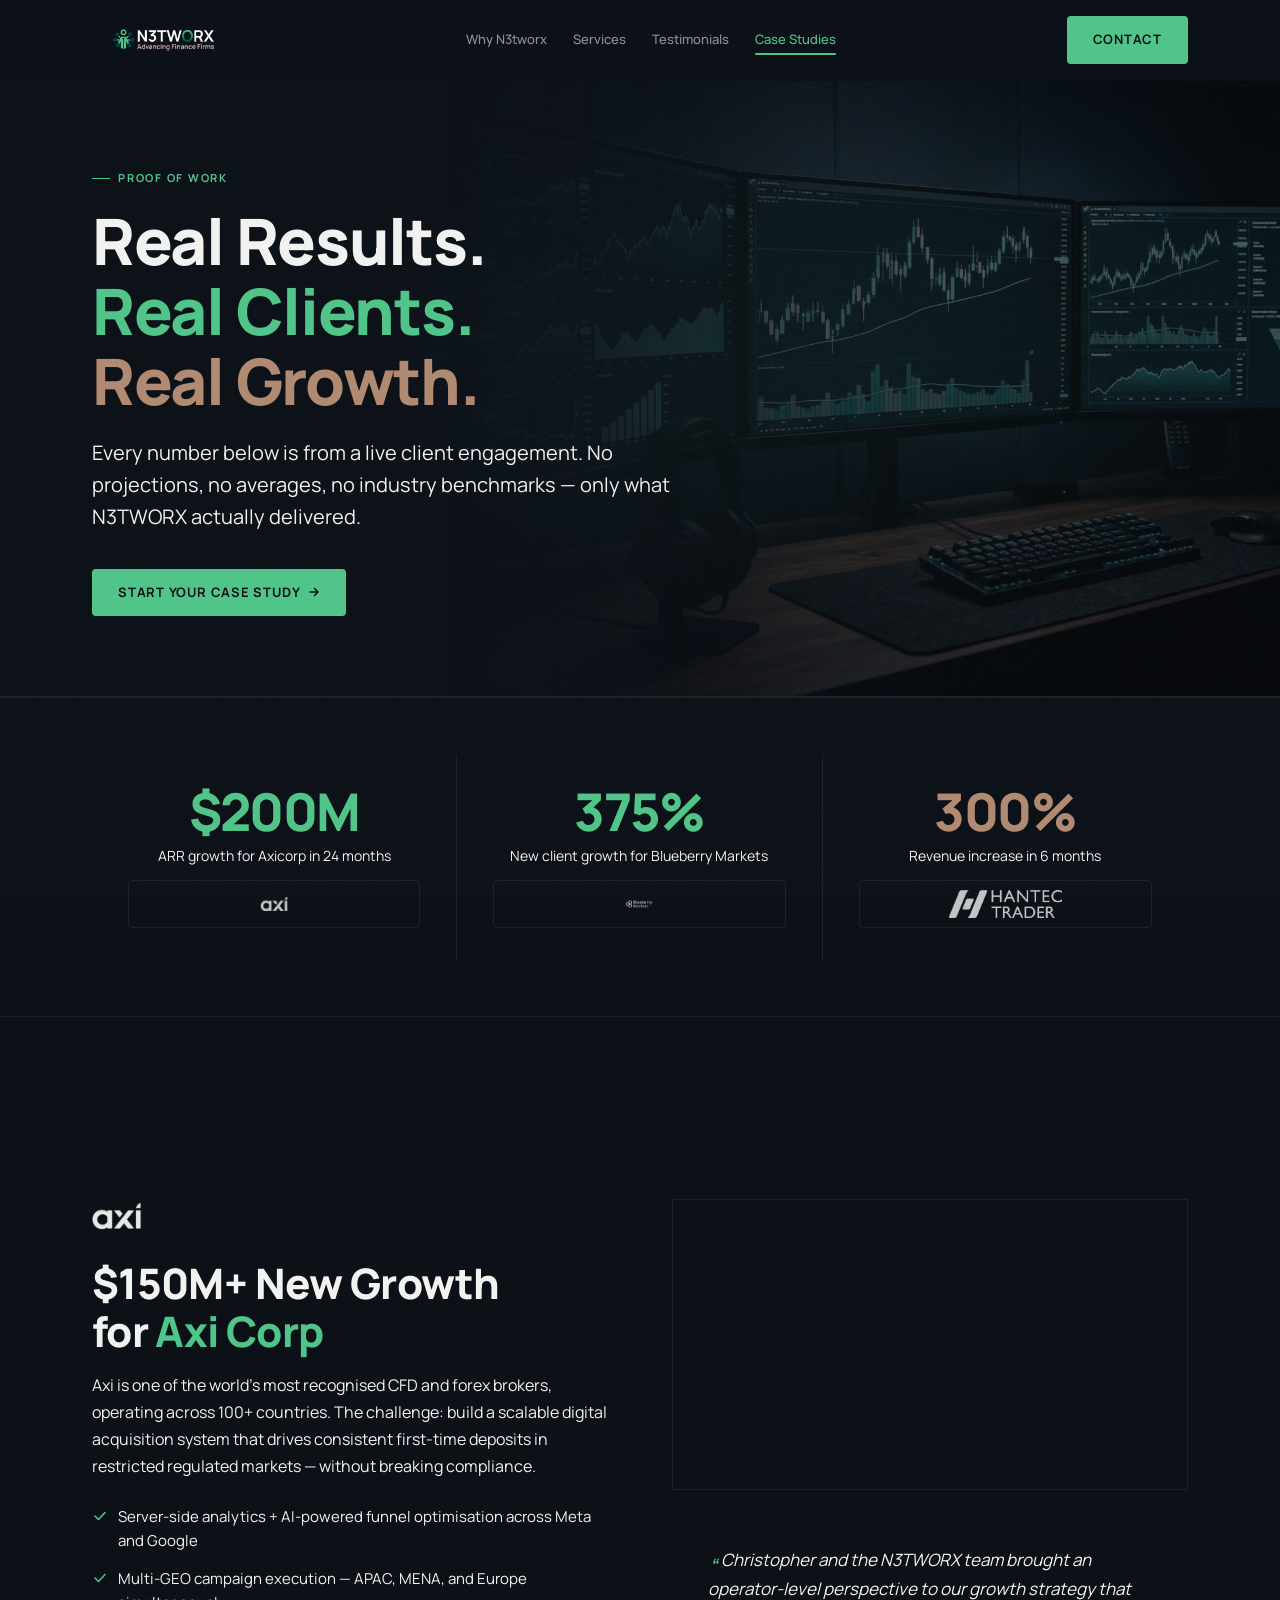
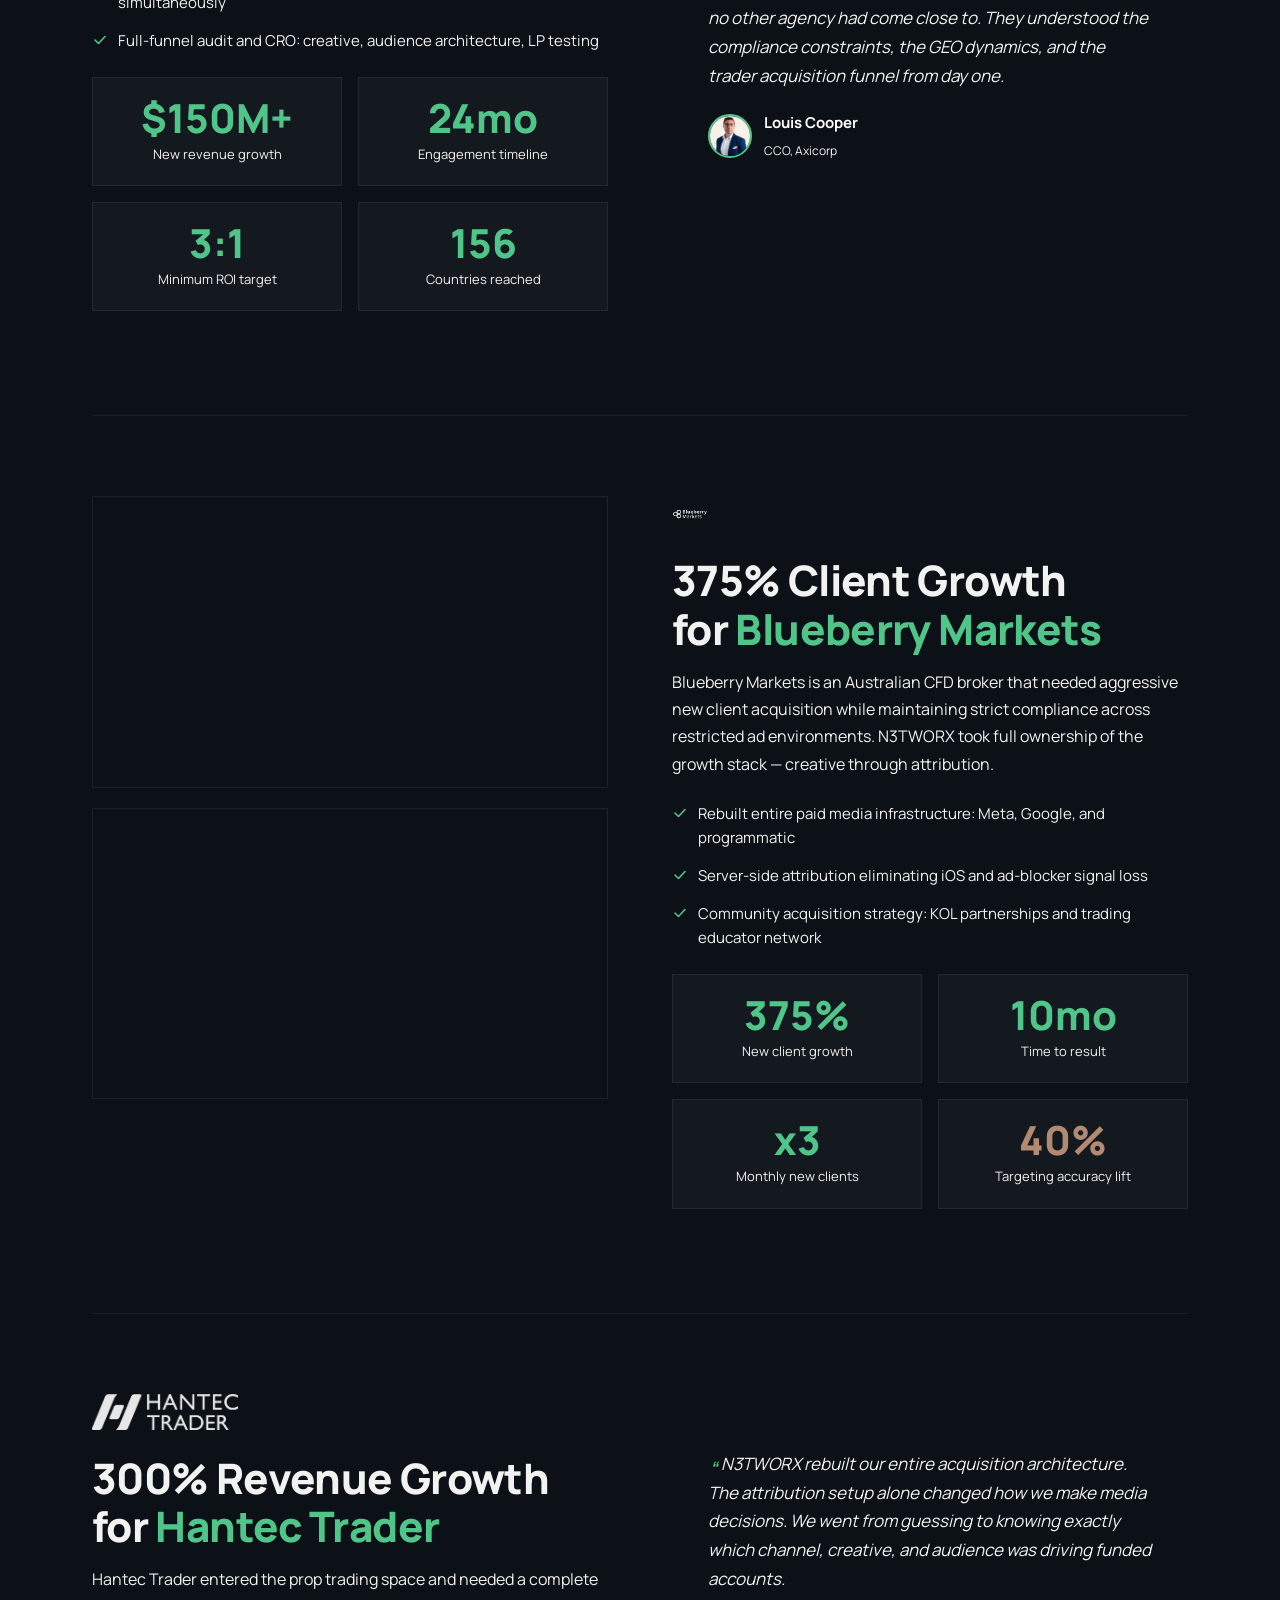
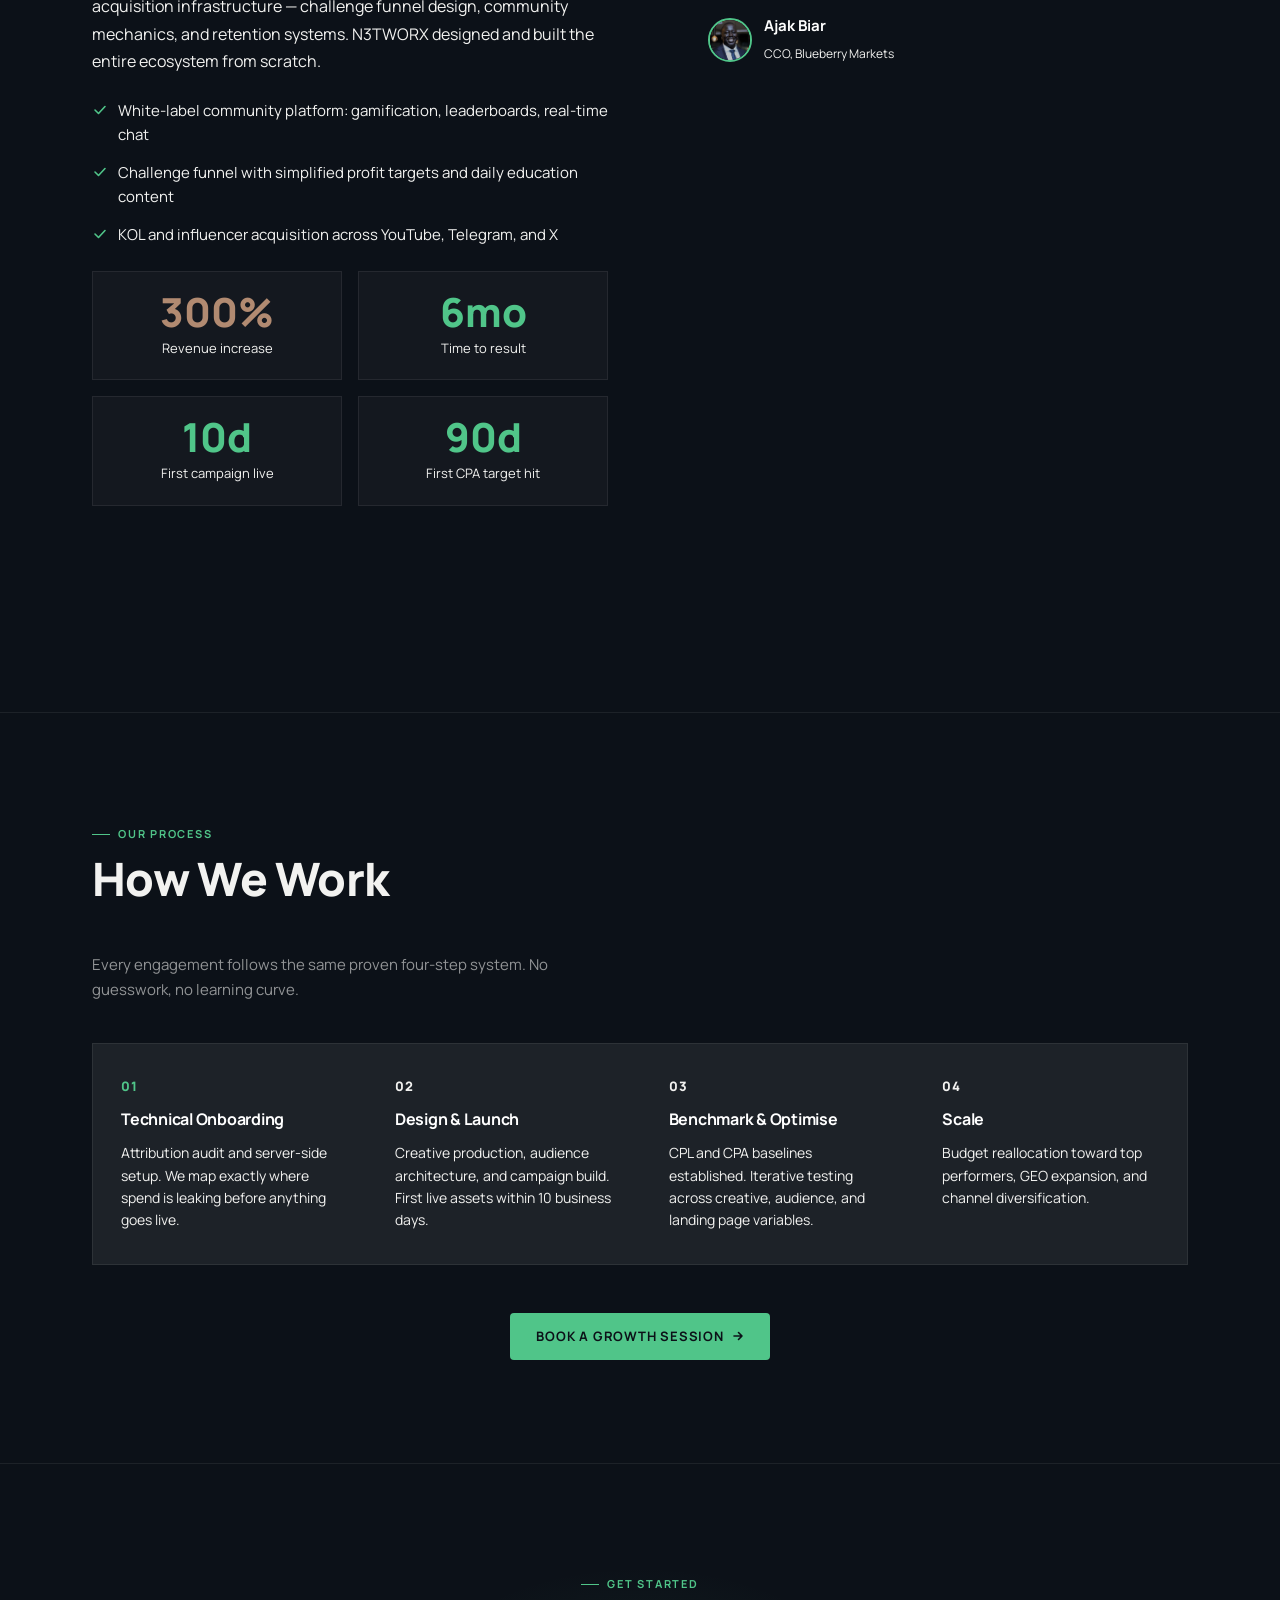
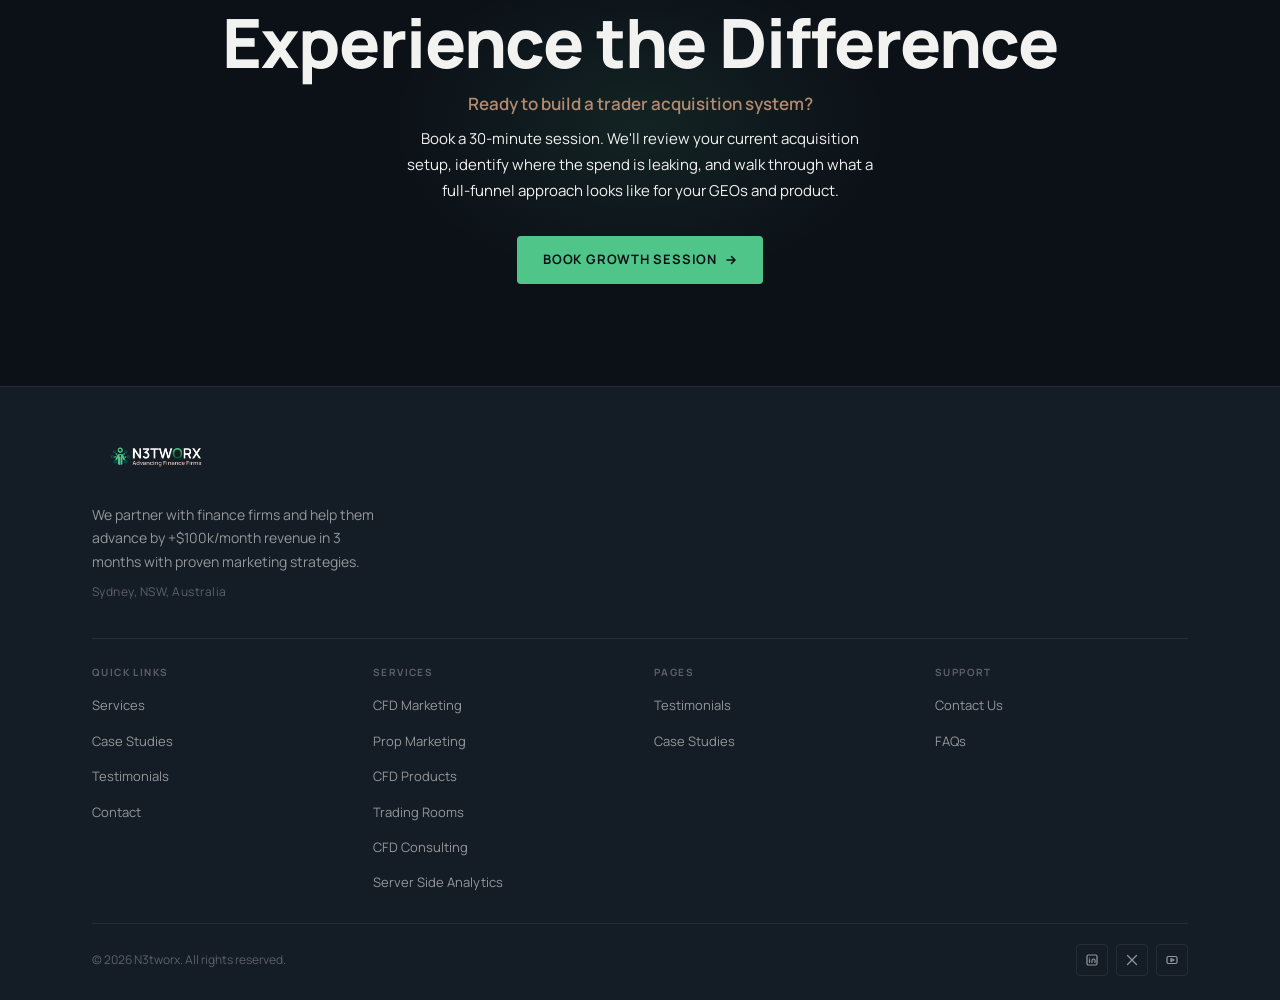
==== case-studies.html @ caf947d8 "Fix stat logo sizes by overriding inline CSS in subpages" ====
<!DOCTYPE html>
<html lang="en">
<head>
  <meta charset="UTF-8" />
  <meta name="viewport" content="width=device-width, initial-scale=1.0" />
  <title>N3TWORX — Case Studies | Real Results from CFD & Prop Trading Growth</title>
  <meta name="description" content="See how N3TWORX delivered $150M+ in new growth for Axi, 375% new client growth for Blueberry Markets, and 300% revenue increase for Hantec Trader." />
  <meta property="og:title" content="N3TWORX — Case Studies | Real Results from CFD & Prop Trading Growth" />
  <meta property="og:description" content="See how N3TWORX delivered $150M+ in new growth for Axi, 375% new client growth for Blueberry Markets, and 300% revenue increase for Hantec Trader." />
  <meta property="og:type" content="website" />
  <meta property="og:image" content="assets/Logo300x300-QyGni.png" />
  <meta property="og:url" content="https://n3tworx.com/case-studies" />
  <link rel="canonical" href="https://n3tworx.com/case-studies" />
  <link rel="icon" href="data:image/svg+xml,<svg xmlns='http://www.w3.org/2000/svg' viewBox='0 0 32 32'><rect width='32' height='32' fill='%23141C25'/><text x='50%25' y='72%25' text-anchor='middle' font-family='Arial Black' font-weight='900' font-size='12' fill='%2350C589'>N3</text></svg>" />
  <link rel="preconnect" href="https://fonts.googleapis.com" />
  <link rel="preconnect" href="https://fonts.gstatic.com" crossorigin />
  <link href="https://fonts.googleapis.com/css2?family=Manrope:wght@300;400;500;600;700;800&display=swap" rel="stylesheet" />
  <link rel="stylesheet" href="assets/style.css" />
  <style>
/* ============================================================
   PAGE HERO (inner pages)
   ============================================================ */
#hero-inner{
  padding-top:160px;
  padding-bottom:80px;
  background:var(--bg1);
  border-bottom:1px solid var(--border);
  position:relative;overflow:hidden;
}
#hero-inner::before{
  content:'';position:absolute;inset:0;
  background:radial-gradient(ellipse 60% 60% at 70% 50%,rgba(80,197,137,.07) 0%,transparent 70%);
  pointer-events:none;
}
.hero-photo{
  position:absolute;
  top:0;right:0;
  width:65%;height:100%;
  z-index:0;
  pointer-events:none;
  -webkit-mask-image:linear-gradient(
    to right,
    transparent 0%,
    rgba(0,0,0,.2) 20%,
    rgba(0,0,0,.6) 40%,
    rgba(0,0,0,.9) 65%,
    black 100%
  );
  mask-image:linear-gradient(
    to right,
    transparent 0%,
    rgba(0,0,0,.2) 20%,
    rgba(0,0,0,.6) 40%,
    rgba(0,0,0,.9) 65%,
    black 100%
  );
}
.hero-photo img{
  width:100%;height:100%;
  object-fit:cover;
  object-position:center;
  opacity:.5;
  filter:brightness(.65) saturate(.8);
  display:block;
}
.wrap{position:relative;z-index:1;}
.hero-inner-wrap{max-width:760px;}
.hero-inner-wrap .eyebrow{margin-bottom:18px;}
.page-h1{
  font-size:clamp(36px,5.5vw,64px);font-weight:800;line-height:1.1;
  letter-spacing:-.02em;margin-bottom:20px;
}
.page-h1 .g{color:var(--emerald);}
.page-h1 .c{color:var(--copper);}
.page-sub{
  font-size:clamp(16px,2vw,20px);color:var(--muted);
  max-width:600px;line-height:1.6;margin-bottom:36px;
}

/* ============================================================
   STATS STRIP
   ============================================================ */
#stats{
  padding:56px 0;
  background:var(--bg2);
  border-top:1px solid var(--border);border-bottom:1px solid var(--border);
}
.stats-wrap{
  display:grid;grid-template-columns:repeat(3,1fr);
  gap:0;
}
.stat{
  padding:32px 36px;
  border-right:1px solid var(--border);
  text-align:center;
}
.stat:last-child{border-right:none;}
.stat-n{
  font-size:clamp(36px,4.5vw,52px);font-weight:800;
  letter-spacing:-.03em;line-height:1;margin-bottom:8px;
  color:var(--emerald);
}
.stat-l{font-size:14px;color:var(--muted);margin-bottom:14px;line-height:1.4;}
.stat-tag{
  display:flex;justify-content:center;align-items:center;
  padding:8px 20px;
  min-width:160px;height:48px;
  background:var(--bg3);
  border:1px solid var(--border);
  border-radius:4px;
}
.stat-client-logo{
  height:28px;max-height:28px;
  width:auto;max-width:160px;
  object-fit:contain;
  opacity:.75;
  filter:brightness(0) invert(1);
}
@media(max-width:640px){
  .stats-wrap{grid-template-columns:1fr;}
  .stat{border-right:none;border-bottom:1px solid var(--border);padding:28px 20px;}
  .stat:last-child{border-bottom:none;}
}

/* ============================================================
   TESTIMONIALS CAROUSEL
   ============================================================ */
#testi{background:var(--bg0);}
.tc-vp{overflow:hidden;position:relative;}
.tc-track{
  display:flex;transition:transform .45s cubic-bezier(.4,0,.2,1);
}
.tc-slide{min-width:100%;padding:0 4px;}
.tc-card{
  background:var(--bg3);
  border:1px solid var(--border);
  border-radius:var(--radius-lg);
  padding:40px 44px;
  position:relative;
}
.tc-card::before{
  content:'\201C';position:absolute;top:24px;right:36px;
  font-size:80px;color:rgba(80,197,137,.12);font-family:Georgia,serif;
  line-height:1;pointer-events:none;
}
.tc-quote{
  font-size:18px;line-height:1.7;color:var(--muted);
  margin-bottom:32px;font-style:italic;
}
.tc-author{display:flex;align-items:center;gap:16px;}
.tc-av{width:52px;height:52px;border-radius:50%;object-fit:cover;
  border:2px solid var(--emerald);flex-shrink:0;}
.tc-name{font-size:16px;font-weight:700;color:#fff;margin-bottom:3px;}
.tc-role{font-size:13px;color:var(--subtle);}
.tc-ctrl{
  display:flex;align-items:center;justify-content:space-between;
  margin-top:28px;
}
.tc-dots{display:flex;gap:8px;}
.tc-dot{
  width:8px;height:8px;border-radius:50%;
  background:var(--border);transition:var(--trans);
  border:none;
}
.tc-dot.a{background:var(--emerald);width:24px;border-radius:4px;}
.tc-arrows{display:flex;gap:10px;}
.tc-arr{
  width:38px;height:38px;border-radius:50%;
  border:1.5px solid var(--border);
  display:flex;align-items:center;justify-content:center;
  color:var(--muted);transition:var(--trans);
}
.tc-arr:hover{border-color:var(--emerald);color:var(--emerald);}
@media(min-width:900px){
  #tc-track{
    display:grid!important;
    grid-template-columns:repeat(3,1fr);
    gap:20px;
    transform:none!important;
  }
  .tc-slide{min-width:unset!important;}
  .tc-ctrl{justify-content:center;}
  .tc-arrows{display:none;}
}

/* ============================================================
   CLIENT LOGO MARQUEE
   ============================================================ */
#logos{padding:56px 0;background:var(--bg1);}
#logos h2{font-size:clamp(22px,3vw,36px);font-weight:800;margin-bottom:10px;}
.logos-sub{color:var(--muted);font-size:15px;max-width:600px;margin:0 auto 40px;text-align:center;}
/* ============================================================
   ABOUT / FOUNDER
   ============================================================ */
#about{background:var(--bg2);}
.about-g{
  display:grid;grid-template-columns:1fr 420px;
  gap:72px;align-items:center;
}
.about-t h2{font-size:clamp(28px,4vw,46px);font-weight:800;margin-bottom:20px;}
.about-t p{color:var(--muted);font-size:16px;line-height:1.7;margin-bottom:14px;}
.about-t p:last-of-type{margin-bottom:28px;}
.about-t strong{color:#fff;font-weight:700;}
.tags{display:flex;flex-wrap:wrap;gap:10px;}
.tag{
  padding:6px 14px;border-radius:6px;
  font-size:12px;font-weight:700;letter-spacing:.06em;text-transform:uppercase;
  background:rgba(80,197,137,.1);color:var(--emerald);
  border:1px solid var(--border-e);
}
.about-founder-img{
  width:100%;max-width:380px;border-radius:var(--radius-lg);
  object-fit:cover;aspect-ratio:3/4;
  border:1px solid var(--border);
}
@media(max-width:900px){
  .about-g{grid-template-columns:1fr;gap:40px;}
  .about-img-wrap{display:flex;justify-content:center;}
  .about-founder-img{max-width:280px;aspect-ratio:1/1;}
}

/* ============================================================
   SERVICES
   ============================================================ */
#services{background:var(--bg0);}
.svc-head{margin-bottom:16px;}
.svc-head h2{font-size:clamp(28px,4vw,46px);font-weight:800;}
.svc-intro{color:var(--muted);font-size:16px;max-width:680px;margin-bottom:56px;}
.svc-cat{
  display:grid;grid-template-columns:420px 1fr;
  gap:0;border:1px solid var(--border);border-radius:var(--radius-lg);
  overflow:hidden;margin-bottom:28px;
}
.svc-cat.flip{grid-template-columns:1fr 420px;}
.svc-cat.flip .svc-img{order:2;}
.svc-cat.flip .svc-cards{order:1;}
.svc-img{
  position:relative;min-height:360px;
  background-size:cover;background-position:center;
}
.svc-img-overlay{
  position:absolute;inset:0;
  background:linear-gradient(135deg,rgba(2,3,6,.85) 0%,rgba(20,28,37,.7) 100%);
}
.svc-cat-eye{
  position:absolute;top:24px;left:24px;z-index:1;
  font-size:11px;font-weight:700;letter-spacing:.1em;text-transform:uppercase;
  color:rgba(255,255,255,.4);
}
.svc-cat-h{
  position:absolute;bottom:28px;left:24px;z-index:1;
  font-size:clamp(22px,2.5vw,32px);font-weight:800;line-height:1.2;
  color:#fff;
}
.svc-grid{
  position:absolute;inset:0;z-index:0;pointer-events:none;
  background-image:linear-gradient(rgba(255,255,255,.03) 1px,transparent 1px),
                    linear-gradient(90deg,rgba(255,255,255,.03) 1px,transparent 1px);
  background-size:40px 40px;
}
.svc-cards{padding:40px 44px;display:flex;flex-direction:column;gap:20px;justify-content:center;}
.svc-intro-txt{font-size:14px;color:var(--subtle);font-style:italic;}
.svc-card{
  background:rgba(255,255,255,.03);border:1px solid var(--border);
  border-radius:var(--radius);padding:20px 22px;
  transition:border-color .2s;
}
.svc-card:hover{border-color:rgba(80,197,137,.3);}
.svc-ch{display:flex;align-items:center;gap:10px;margin-bottom:8px;}
.svc-ico{
  width:28px;height:28px;border-radius:7px;
  background:rgba(80,197,137,.12);border:1px solid var(--border-e);
  display:flex;align-items:center;justify-content:center;
  color:var(--emerald);flex-shrink:0;
}
.svc-ch h4{font-size:15px;font-weight:700;color:#fff;}
.svc-card p{font-size:14px;color:var(--muted);line-height:1.6;}
.svc-cta{padding-top:8px;}
@media(max-width:900px){
  .svc-cat,.svc-cat.flip{grid-template-columns:1fr;}
  .svc-cat.flip .svc-img{order:0;}
  .svc-cat.flip .svc-cards{order:1;}
  .svc-img{min-height:240px;}
  .svc-cards{padding:28px 24px;}
}

/* ============================================================
   VALUE PROPS
   ============================================================ */
#vals{background:var(--bg1);border-top:1px solid var(--border);}
.val-g{
  display:grid;grid-template-columns:repeat(4,1fr);
  gap:24px;
}
.val-item{
  padding:28px 24px;border-radius:var(--radius);
  border:1px solid var(--border);
  background:rgba(255,255,255,.02);
  transition:border-color .2s,background .2s;
}
.val-item:hover{border-color:var(--border-e);background:rgba(80,197,137,.04);}
.val-ico{
  width:34px;height:34px;color:var(--emerald);margin-bottom:16px;
}
.val-item h3{font-size:16px;font-weight:700;margin-bottom:10px;color:#fff;}
.val-item p{font-size:14px;color:var(--muted);line-height:1.6;}
@media(max-width:900px){.val-g{grid-template-columns:repeat(2,1fr);}}
@media(max-width:500px){.val-g{grid-template-columns:1fr;}}

/* ============================================================
   PROCESS
   ============================================================ */
#process{background:var(--bg2);}
.proc-grid{
  display:grid;
  grid-template-columns:repeat(4,1fr);
  gap:1px;
  background:var(--border);
  border:1px solid var(--border);
  border-radius:var(--radius-lg);
  overflow:hidden;
  margin-top:0;
}
.proc-card{
  background:var(--bg3);
  padding:32px 28px;
  display:flex;
  flex-direction:column;
  gap:12px;
}
.proc-card-num{
  font-size:13px;font-weight:800;letter-spacing:.08em;
  color:var(--subtle);
}
.p-active .proc-card-num,.proc-card.p-active .proc-card-num{color:var(--emerald);}
.proc-card h4{font-size:16px;font-weight:700;color:#fff;line-height:1.3;margin:0;}
.proc-card p{font-size:14px;color:var(--muted);line-height:1.6;margin:0;}
@media(max-width:900px){
  .proc-grid{grid-template-columns:repeat(2,1fr);}
}
@media(max-width:500px){
  .proc-grid{grid-template-columns:1fr;}
}
#process h2{font-size:clamp(26px,4vw,46px);font-weight:800;margin-bottom:48px;}
.proc-list{display:flex;flex-direction:column;gap:0;}
.p-body h4{font-size:16px;font-weight:700;color:#fff;margin-bottom:8px;}
.p-body p{font-size:14px;color:var(--muted);line-height:1.6;margin-bottom:10px;}
.ms{
  display:inline-block;font-size:11px;font-weight:700;
  letter-spacing:.08em;text-transform:uppercase;
  color:var(--emerald);background:rgba(80,197,137,.1);
  padding:4px 10px;border-radius:4px;
}
.proc-foot{margin-top:48px;}

/* ============================================================
   FAQ
   ============================================================ */
#faq{background:var(--bg1);}
#faq h2{font-size:clamp(26px,4vw,46px);font-weight:800;margin-bottom:40px;}
.faq-list{display:flex;flex-direction:column;gap:0;border-top:1px solid var(--border);}
.faq-item{border-bottom:1px solid var(--border);}
.faq-btn{
  width:100%;display:flex;align-items:center;justify-content:space-between;
  gap:16px;padding:22px 0;text-align:left;
  font-size:16px;font-weight:600;color:var(--muted);
  transition:color .2s;
}
.faq-btn:hover,.faq-btn.o{color:#fff;}
.faq-ico{width:24px;height:24px;border-radius:50%;background:var(--bg3);
  border:1px solid var(--border);display:flex;align-items:center;
  justify-content:center;flex-shrink:0;color:var(--emerald);transition:transform .25s;}
.faq-btn.o .faq-ico{transform:rotate(45deg);}
.faq-ans{display:none;overflow:hidden;}
.faq-ans.o{display:block;}
.faq-ans-inner{padding:0 0 22px;font-size:15px;color:var(--muted);line-height:1.7;max-width:760px;}

/* ============================================================
   INSIGHTS / EVENTS
   ============================================================ */
#insights{background:var(--bg2);}
#insights h2{font-size:clamp(24px,3.5vw,42px);font-weight:800;}
.insights-grid{display:grid;grid-template-columns:repeat(2,1fr);gap:24px;margin-top:48px;}
.insight-card{
  border:1px solid var(--border);border-radius:var(--radius-lg);
  overflow:hidden;background:var(--bg3);
  transition:border-color .2s,transform .2s;
}
.insight-card:hover{border-color:rgba(80,197,137,.3);transform:translateY(-3px);}
.insight-thumb{width:100%;height:200px;object-fit:cover;}
.insight-body{padding:24px;}
.insight-body h3{font-size:17px;font-weight:700;color:#fff;margin-bottom:6px;}
.insight-sub{font-size:13px;color:var(--emerald);font-weight:600;margin-bottom:10px;}
.insight-desc{font-size:14px;color:var(--muted);line-height:1.6;margin-bottom:16px;}
.insight-link{
  display:inline-flex;align-items:center;gap:7px;
  font-size:14px;font-weight:700;color:var(--emerald);
  transition:gap .2s;
}
.insight-link:hover{gap:11px;}
@media(max-width:640px){.insights-grid{grid-template-columns:1fr;}}

/* ============================================================
   FINAL CTA
   ============================================================ */
#cta-final{
  background:var(--bg0);
  text-align:center;
  overflow:hidden;
  position:relative;
}
#cta-final::before{
  content:'';
  position:absolute;
  top:50%;left:50%;
  transform:translate(-50%,-50%);
  width:500px;height:320px;
  background:radial-gradient(ellipse,rgba(80,197,137,.10),transparent 70%);
  pointer-events:none;
}
.ctaf{position:relative;z-index:1;text-align:center;}
.ctaf h2{font-size:clamp(30px,5.5vw,68px);font-weight:800;margin-bottom:12px;}
.ctaf .sub{font-size:17px;font-weight:600;color:var(--copper);margin-bottom:8px;}
.ctaf .body{font-size:15px;color:var(--muted);max-width:480px;margin:0 auto 32px;line-height:1.75;}

/* ============================================================
   PAGE-SPECIFIC: TESTIMONIALS
   ============================================================ */
.testi-grid{
  display:grid;grid-template-columns:repeat(3,1fr);
  gap:22px;
}
.testi-card{
  background:var(--bg3);border:1px solid var(--border);
  border-radius:var(--radius-lg);padding:32px 28px;
  display:flex;flex-direction:column;gap:20px;
  transition:border-color .2s,transform .2s;
}
.testi-card:hover{border-color:rgba(80,197,137,.3);transform:translateY(-3px);}
.testi-card .tc-quote{font-size:15px;line-height:1.7;color:var(--muted);font-style:italic;flex:1;}
.testi-card .tc-author{display:flex;align-items:center;gap:12px;}
.testi-card .tc-av{width:46px;height:46px;border-radius:50%;object-fit:cover;border:2px solid var(--emerald);flex-shrink:0;}
.testi-card .tc-name{font-size:15px;font-weight:700;color:#fff;}
.testi-card .tc-role{font-size:12px;color:var(--subtle);}
.video-row{
  display:grid;grid-template-columns:repeat(3,1fr);
  gap:24px;
}
.video-card{border-radius:var(--radius);overflow:hidden;border:1px solid var(--border);}
.video-card iframe{width:100%;aspect-ratio:16/9;display:block;border:none;}
.video-card-body{padding:16px 18px;background:var(--bg3);}
.video-card-body h4{font-size:15px;font-weight:700;color:#fff;line-height:1.4;}
@media(max-width:900px){
  .testi-grid{grid-template-columns:1fr;}
  .video-row{grid-template-columns:1fr;}
}
@media(min-width:640px) and (max-width:900px){
  .testi-grid{grid-template-columns:repeat(2,1fr);}
  .video-row{grid-template-columns:repeat(2,1fr);}
}

/* ============================================================
   PAGE-SPECIFIC: CASE STUDIES
   ============================================================ */
.cs-hero-stat{
  display:inline-block;
  font-size:clamp(42px,6vw,72px);font-weight:800;
  color:var(--emerald);line-height:1;letter-spacing:-.03em;
  margin-bottom:6px;
}
.cs-hero-stat.copper{color:var(--copper);}
.cs-block{
  display:grid;grid-template-columns:1fr 1fr;
  gap:64px;align-items:start;padding:80px 0;
  border-bottom:1px solid var(--border);
}
.cs-block:last-child{border-bottom:none;}
.cs-block.flip{direction:rtl;}
.cs-block.flip>*{direction:ltr;}
.cs-logo{
  height:36px;max-height:36px;
  width:auto;max-width:220px;
  object-fit:contain;
  opacity:.9;
  margin-bottom:24px;
  display:block;
  filter:brightness(0) invert(1);
}
.cs-block h2{font-size:clamp(26px,3.5vw,42px);font-weight:800;
  line-height:1.15;margin-bottom:16px;}
.cs-block p{font-size:16px;color:var(--muted);line-height:1.7;margin-bottom:24px;}
.cs-metrics{
  display:grid;grid-template-columns:repeat(2,1fr);
  gap:16px;margin:24px 0;
}
.cs-metric{
  padding:20px;background:rgba(255,255,255,.03);
  border:1px solid var(--border);border-radius:var(--radius);text-align:center;
}
.cs-metric-n{
  font-size:clamp(28px,3.5vw,40px);font-weight:800;
  color:var(--emerald);line-height:1;margin-bottom:6px;
}
.cs-metric-n.copper{color:var(--copper);}
.cs-metric-l{font-size:13px;color:var(--muted);}
.cs-video{border-radius:var(--radius);overflow:hidden;border:1px solid var(--border);}
.cs-video iframe{width:100%;aspect-ratio:16/9;display:block;border:none;}
.cs-quote-box{
  background:var(--bg3);border:1px solid var(--border-e);
  border-radius:var(--radius-lg);padding:32px 36px;margin-top:24px;
}
.cs-quote-box blockquote{
  font-size:17px;font-style:italic;color:var(--muted);
  line-height:1.7;margin-bottom:20px;
}
.cs-quote-box blockquote::before{content:'\201C';color:var(--emerald);font-size:24px;line-height:0;vertical-align:-.4em;margin-right:4px;}
.cs-quote-author{display:flex;align-items:center;gap:12px;}
.cs-quote-author img{width:44px;height:44px;border-radius:50%;object-fit:cover;border:2px solid var(--emerald);flex-shrink:0;}
.cs-quote-author strong{font-size:15px;color:#fff;display:block;}
.cs-quote-author span{font-size:12px;color:var(--subtle);}
.icon-check{display:flex;align-items:flex-start;gap:10px;margin-bottom:14px;}
.icon-check svg{flex-shrink:0;margin-top:3px;color:var(--emerald);}
.icon-check p{font-size:15px;color:var(--muted);line-height:1.6;margin:0;}
@media(max-width:900px){
  .cs-block,.cs-block.flip{grid-template-columns:1fr;direction:ltr;}
  .cs-metrics{grid-template-columns:repeat(2,1fr);}
}

/* ============================================================
   PAGE-SPECIFIC: FINANCE MARKET LEADERS
   ============================================================ */
.fml-hero-meta{display:flex;gap:14px;flex-wrap:wrap;margin-top:28px;}
.fml-pill{
  display:inline-flex;align-items:center;gap:8px;
  padding:10px 20px;border-radius:100px;font-size:14px;font-weight:700;
  border:1.5px solid var(--border);color:var(--muted);transition:var(--trans);
}
.fml-pill svg{flex-shrink:0;}
.fml-pill:hover{border-color:var(--emerald);color:var(--emerald);}
.episode-grid{
  display:grid;grid-template-columns:repeat(2,1fr);
  gap:24px;
}
.ep-card{
  border:1px solid var(--border);border-radius:var(--radius-lg);
  overflow:hidden;background:var(--bg3);
  display:flex;flex-direction:column;
  transition:border-color .2s,transform .2s;
}
.ep-card:hover{border-color:rgba(80,197,137,.3);transform:translateY(-3px);}
.ep-thumb-wrap{position:relative;overflow:hidden;}
.ep-thumb{width:100%;height:220px;object-fit:cover;display:block;transition:transform .35s;}
.ep-card:hover .ep-thumb{transform:scale(1.04);}
.ep-play{
  position:absolute;inset:0;display:flex;align-items:center;justify-content:center;
  background:rgba(2,3,6,.35);opacity:0;transition:opacity .2s;
}
.ep-card:hover .ep-play{opacity:1;}
.ep-play svg{width:52px;height:52px;color:#fff;filter:drop-shadow(0 2px 8px rgba(0,0,0,.5));}
.ep-body{padding:22px 24px;flex:1;display:flex;flex-direction:column;}
.ep-body h3{font-size:16px;font-weight:700;color:#fff;line-height:1.4;margin-bottom:10px;}
.ep-body p{font-size:14px;color:var(--muted);line-height:1.6;flex:1;margin-bottom:16px;}
.ep-link{
  display:inline-flex;align-items:center;gap:6px;
  font-size:13px;font-weight:700;color:var(--emerald);
  transition:gap .2s;align-self:flex-start;
}
.ep-link:hover{gap:10px;}
.discover-grid{
  display:grid;grid-template-columns:repeat(2,1fr);
  gap:22px;margin-top:40px;
}
.discover-card{
  padding:28px;background:rgba(255,255,255,.03);
  border:1px solid var(--border);border-radius:var(--radius);
  transition:border-color .2s;
}
.discover-card:hover{border-color:var(--border-e);}
.discover-card h4{font-size:16px;font-weight:700;color:var(--emerald);margin-bottom:10px;}
.discover-card p{font-size:14px;color:var(--muted);line-height:1.6;}
.why-grid{
  display:grid;grid-template-columns:repeat(3,1fr);
  gap:24px;margin-top:40px;
}
.why-card{
  padding:32px;background:rgba(255,255,255,.03);
  border:1px solid var(--border);border-radius:var(--radius-lg);
  transition:border-color .2s,background .2s;
}
.why-card:hover{border-color:var(--border-e);background:rgba(80,197,137,.03);}
.why-card h4{font-size:17px;font-weight:700;color:#fff;margin-bottom:12px;}
.why-card p{font-size:14px;color:var(--muted);line-height:1.6;}
.subscribe-row{
  display:flex;align-items:center;justify-content:center;
  gap:16px;flex-wrap:wrap;margin-top:32px;
}
.btn-spotify{
  display:inline-flex;align-items:center;gap:8px;
  padding:13px 26px;border-radius:8px;font-size:15px;font-weight:700;
  background:#1DB954;color:#fff;
  transition:var(--trans);border:2px solid #1DB954;
}
.btn-spotify:hover{background:#17a34a;border-color:#17a34a;transform:translateY(-1px);}
@media(max-width:900px){
  .episode-grid,.discover-grid,.why-grid{grid-template-columns:1fr;}
}
@media(min-width:640px) and (max-width:900px){
  .episode-grid,.discover-grid{grid-template-columns:repeat(2,1fr);}
  .why-grid{grid-template-columns:repeat(2,1fr);}
}

  </style>
</head>
<body>
<header id="nav" role="banner">
  <div class="nav-row">
    <a href="index.html" class="logotype" aria-label="N3TWORX home" style="display:inline-flex;align-items:center;flex-shrink:0;">
      <img src="assets/SecondaryLogo-o6o0X.png" alt="N3TWORX" style="height:58px;width:auto;display:block;" />
    </a>
    <nav class="nav-links-d" aria-label="Primary navigation">
      <a href="index.html">Why N3tworx</a>
      <a href="index.html#services">Services</a>
      <a href="testimonials.html">Testimonials</a>
      <a href="case-studies.html" class="active">Case Studies</a>
    </nav>
    <a href="https://links.n3tworx.io/widget/bookings/n3tworx-introlinkedi0f70w"
       class="btn-p nav-cta-d" target="_blank" rel="noopener">Contact</a>
    <button class="ham" id="ham" aria-label="Toggle menu" aria-expanded="false">
      <span></span><span></span><span></span>
    </button>
  </div>
  <div class="drawer" id="drawer" aria-hidden="true" role="navigation" aria-label="Mobile navigation">
    <a href="index.html">Why N3tworx</a>
    <a href="index.html#services">Services</a>
    <a href="testimonials.html">Testimonials</a>
    <a href="case-studies.html">Case Studies</a>
    <a href="https://links.n3tworx.io/widget/bookings/n3tworx-introlinkedi0f70w"
       class="btn-p dcta" target="_blank" rel="noopener">Book a Growth Session</a>
  </div>
</header>
<main>

<!-- HERO -->
<section id="hero-inner" aria-label="Case studies hero">
  <div class="hero-photo" aria-hidden="true">
    <img src="assets/case-studies-hero.webp" alt="" />
  </div>
  <div class="wrap">
    <div class="hero-inner-wrap fi">
      <div class="eyebrow">Proof of Work</div>
      <h1 class="page-h1">Real Results.<br /><span class="g">Real Clients.</span><br /><span class="c">Real Growth.</span></h1>
      <p class="page-sub">Every number below is from a live client engagement. No projections, no averages, no industry benchmarks — only what N3TWORX actually delivered.</p>
      <a href="https://links.n3tworx.io/widget/bookings/n3tworx-introlinkedi0f70w"
         class="btn-p" target="_blank" rel="noopener">
        Start Your Case Study
        <svg width="12" height="12" viewBox="0 0 12 12" fill="none"><path d="M2 6h8M6.5 2.5l3.5 3.5-3.5 3.5" stroke="currentColor" stroke-width="1.6" stroke-linecap="round" stroke-linejoin="round"/></svg>
      </a>
    </div>
  </div>
</section>

<!-- STATS STRIP -->
<section id="stats" aria-label="Headline numbers">
  <div class="wrap">
    <div class="stats-wrap">
      <div class="stat fi">
        <div class="stat-n" data-from="50" data-to="200" data-pre="$" data-suf="M" style="color:var(--emerald)">$50M</div>
        <p class="stat-l">ARR growth for Axicorp in 24 months</p>
        <span class="stat-tag"><img src="assets/AXI-J4IXi.png" alt="AXI" class="stat-client-logo" /></span>
      </div>
      <div class="stat fi" style="transition-delay:.1s">
        <div class="stat-n" data-from="100" data-to="375" data-suf="%">100%</div>
        <p class="stat-l">New client growth for Blueberry Markets</p>
        <span class="stat-tag"><img src="assets/BLUEBERRYMARKETS-DLYk_.png" alt="Blueberry Markets" class="stat-client-logo" /></span>
      </div>
      <div class="stat fi" style="transition-delay:.2s">
        <div class="stat-n" data-from="0" data-to="300" data-suf="%" style="color:var(--copper)">0%</div>
        <p class="stat-l">Revenue increase in 6 months</p>
        <span class="stat-tag"><img src="assets/htrader-logo-mono-white-rgb-AqedH.png" alt="HTrader" class="stat-client-logo" /></span>
      </div>
    </div>
  </div>
</section>

<!-- CASE STUDIES -->
<section id="case-studies" aria-label="Case studies" style="background:var(--bg0);">
  <div class="wrap">

    <!-- AXI -->
    <div class="cs-block fi">
      <div>
        <img src="assets/axi-logo-red-rgb-rcrgI.png" alt="Axi" class="cs-logo" />
        <h2>$150M+ New Growth<br />for <span style="color:var(--emerald);">Axi Corp</span></h2>
        <p>Axi is one of the world's most recognised CFD and forex brokers, operating across 100+ countries. The challenge: build a scalable digital acquisition system that drives consistent first-time deposits in restricted regulated markets — without breaking compliance.</p>
        <div class="icon-check">
          <svg width="16" height="16" viewBox="0 0 16 16" fill="none"><path d="M3 8l3.5 3.5L13 4.5" stroke="currentColor" stroke-width="1.6" stroke-linecap="round" stroke-linejoin="round"/></svg>
          <p>Server-side analytics + AI-powered funnel optimisation across Meta and Google</p>
        </div>
        <div class="icon-check">
          <svg width="16" height="16" viewBox="0 0 16 16" fill="none"><path d="M3 8l3.5 3.5L13 4.5" stroke="currentColor" stroke-width="1.6" stroke-linecap="round" stroke-linejoin="round"/></svg>
          <p>Multi-GEO campaign execution — APAC, MENA, and Europe simultaneously</p>
        </div>
        <div class="icon-check">
          <svg width="16" height="16" viewBox="0 0 16 16" fill="none"><path d="M3 8l3.5 3.5L13 4.5" stroke="currentColor" stroke-width="1.6" stroke-linecap="round" stroke-linejoin="round"/></svg>
          <p>Full-funnel audit and CRO: creative, audience architecture, LP testing</p>
        </div>
        <div class="cs-metrics">
          <div class="cs-metric"><div class="cs-metric-n">$150M+</div><div class="cs-metric-l">New revenue growth</div></div>
          <div class="cs-metric"><div class="cs-metric-n">24mo</div><div class="cs-metric-l">Engagement timeline</div></div>
          <div class="cs-metric"><div class="cs-metric-n">3:1</div><div class="cs-metric-l">Minimum ROI target</div></div>
          <div class="cs-metric"><div class="cs-metric-n">156</div><div class="cs-metric-l">Countries reached</div></div>
        </div>
      </div>
      <div>
        <div class="cs-video">
          <iframe src="https://www.youtube.com/embed/Pj1quTpLvE8?fs=1&mute=0&controls=1" title="Axi Case Study" frameborder="0" allowfullscreen></iframe>
        </div>
        <div class="cs-quote-box" style="margin-top:24px;">
          <blockquote>Christopher and the N3TWORX team brought an operator-level perspective to our growth strategy that no other agency had come close to. They understood the compliance constraints, the GEO dynamics, and the trader acquisition funnel from day one.</blockquote>
          <div class="cs-quote-author">
            <img src="assets/LouisCooper-A6MPd.jpeg" alt="Louis Cooper" />
            <div><strong>Louis Cooper</strong><span>CCO, Axicorp</span></div>
          </div>
        </div>
      </div>
    </div>

    <!-- BLUEBERRY MARKETS -->
    <div class="cs-block flip fi">
      <div>
        <img src="assets/BLUEBERRYMARKETS-DLYk_.png" alt="Blueberry Markets" class="cs-logo" />
        <h2>375% Client Growth<br />for <span style="color:var(--emerald);">Blueberry Markets</span></h2>
        <p>Blueberry Markets is an Australian CFD broker that needed aggressive new client acquisition while maintaining strict compliance across restricted ad environments. N3TWORX took full ownership of the growth stack — creative through attribution.</p>
        <div class="icon-check">
          <svg width="16" height="16" viewBox="0 0 16 16" fill="none"><path d="M3 8l3.5 3.5L13 4.5" stroke="currentColor" stroke-width="1.6" stroke-linecap="round" stroke-linejoin="round"/></svg>
          <p>Rebuilt entire paid media infrastructure: Meta, Google, and programmatic</p>
        </div>
        <div class="icon-check">
          <svg width="16" height="16" viewBox="0 0 16 16" fill="none"><path d="M3 8l3.5 3.5L13 4.5" stroke="currentColor" stroke-width="1.6" stroke-linecap="round" stroke-linejoin="round"/></svg>
          <p>Server-side attribution eliminating iOS and ad-blocker signal loss</p>
        </div>
        <div class="icon-check">
          <svg width="16" height="16" viewBox="0 0 16 16" fill="none"><path d="M3 8l3.5 3.5L13 4.5" stroke="currentColor" stroke-width="1.6" stroke-linecap="round" stroke-linejoin="round"/></svg>
          <p>Community acquisition strategy: KOL partnerships and trading educator network</p>
        </div>
        <div class="cs-metrics">
          <div class="cs-metric"><div class="cs-metric-n">375%</div><div class="cs-metric-l">New client growth</div></div>
          <div class="cs-metric"><div class="cs-metric-n">10mo</div><div class="cs-metric-l">Time to result</div></div>
          <div class="cs-metric"><div class="cs-metric-n">x3</div><div class="cs-metric-l">Monthly new clients</div></div>
          <div class="cs-metric"><div class="cs-metric-n copper">40%</div><div class="cs-metric-l">Targeting accuracy lift</div></div>
        </div>
      </div>
      <div>
        <div class="cs-video">
          <iframe src="https://www.youtube.com/embed/omM-ujJ7hwM?fs=1&mute=0&controls=1" title="Blueberry Markets 375%" frameborder="0" allowfullscreen></iframe>
        </div>
        <div class="cs-video" style="margin-top:20px;">
          <iframe src="https://www.youtube.com/embed/NUMyBMFODbI?fs=1&mute=0&controls=1" title="Blueberry x3" frameborder="0" allowfullscreen></iframe>
        </div>
      </div>
    </div>

    <!-- HANTEC TRADER -->
    <div class="cs-block fi">
      <div>
        <img src="assets/htrader-logo-mono-white-rgb-AqedH.png" alt="Hantec Trader" class="cs-logo" />
        <h2>300% Revenue Growth<br />for <span style="color:var(--emerald);">Hantec Trader</span></h2>
        <p>Hantec Trader entered the prop trading space and needed a complete acquisition infrastructure — challenge funnel design, community mechanics, and retention systems. N3TWORX designed and built the entire ecosystem from scratch.</p>
        <div class="icon-check">
          <svg width="16" height="16" viewBox="0 0 16 16" fill="none"><path d="M3 8l3.5 3.5L13 4.5" stroke="currentColor" stroke-width="1.6" stroke-linecap="round" stroke-linejoin="round"/></svg>
          <p>White-label community platform: gamification, leaderboards, real-time chat</p>
        </div>
        <div class="icon-check">
          <svg width="16" height="16" viewBox="0 0 16 16" fill="none"><path d="M3 8l3.5 3.5L13 4.5" stroke="currentColor" stroke-width="1.6" stroke-linecap="round" stroke-linejoin="round"/></svg>
          <p>Challenge funnel with simplified profit targets and daily education content</p>
        </div>
        <div class="icon-check">
          <svg width="16" height="16" viewBox="0 0 16 16" fill="none"><path d="M3 8l3.5 3.5L13 4.5" stroke="currentColor" stroke-width="1.6" stroke-linecap="round" stroke-linejoin="round"/></svg>
          <p>KOL and influencer acquisition across YouTube, Telegram, and X</p>
        </div>
        <div class="cs-metrics">
          <div class="cs-metric"><div class="cs-metric-n" style="color:var(--copper);">300%</div><div class="cs-metric-l">Revenue increase</div></div>
          <div class="cs-metric"><div class="cs-metric-n">6mo</div><div class="cs-metric-l">Time to result</div></div>
          <div class="cs-metric"><div class="cs-metric-n">10d</div><div class="cs-metric-l">First campaign live</div></div>
          <div class="cs-metric"><div class="cs-metric-n">90d</div><div class="cs-metric-l">First CPA target hit</div></div>
        </div>
      </div>
      <div>
        <div class="cs-quote-box">
          <blockquote>N3TWORX rebuilt our entire acquisition architecture. The attribution setup alone changed how we make media decisions. We went from guessing to knowing exactly which channel, creative, and audience was driving funded accounts.</blockquote>
          <div class="cs-quote-author">
            <img src="assets/AjakBiar-M76Jl.jpg" alt="Ajak Biar" />
            <div><strong>Ajak Biar</strong><span>CCO, Blueberry Markets</span></div>
          </div>
        </div>
      </div>
    </div>

  </div>
</section>


<section id="process" aria-label="Our process" style="background:var(--bg2);border-top:1px solid var(--border);border-bottom:1px solid var(--border);">
  <div class="wrap">
    <div class="sec-hd fi">
      <div class="eyebrow">Our Process</div>
      <h2>How We Work</h2>
      <p>Every engagement follows the same proven four-step system. No guesswork, no learning curve.</p>
    </div>
    <div class="proc-grid fi">
      <div class="proc-card p-active">
        <div class="proc-card-num">01</div>
        <h4>Technical Onboarding</h4>
        <p>Attribution audit and server-side setup. We map exactly where spend is leaking before anything goes live.</p>
      </div>
      <div class="proc-card">
        <div class="proc-card-num">02</div>
        <h4>Design &amp; Launch</h4>
        <p>Creative production, audience architecture, and campaign build. First live assets within 10 business days.</p>
      </div>
      <div class="proc-card">
        <div class="proc-card-num">03</div>
        <h4>Benchmark &amp; Optimise</h4>
        <p>CPL and CPA baselines established. Iterative testing across creative, audience, and landing page variables.</p>
      </div>
      <div class="proc-card">
        <div class="proc-card-num">04</div>
        <h4>Scale</h4>
        <p>Budget reallocation toward top performers, GEO expansion, and channel diversification.</p>
      </div>
    </div>
    <div style="text-align:center;margin-top:48px;">
      <a href="https://links.n3tworx.io/widget/bookings/n3tworx-introlinkedi0f70w" class="btn-p" target="_blank" rel="noopener">
        Book a Growth Session
        <svg width="12" height="12" viewBox="0 0 12 12" fill="none"><path d="M2 6h8M6.5 2.5l3.5 3.5-3.5 3.5" stroke="currentColor" stroke-width="1.6" stroke-linecap="round" stroke-linejoin="round"/></svg>
      </a>
    </div>
  </div>
</section>
</main>
<section id="cta-final" aria-label="Book a growth session">
  <div class="wrap">
    <div class="ctaf fi">
      <div class="eyebrow" style="justify-content:center;">Get Started</div>
      <h2>Experience the Difference</h2>
      <p class="sub">Ready to build a trader acquisition system?</p>
      <p class="body">Book a 30-minute session. We'll review your current acquisition setup, identify where the spend is leaking, and walk through what a full-funnel approach looks like for your GEOs and product.</p>
      <a href="https://links.n3tworx.io/widget/bookings/n3tworx-introlinkedi0f70w" class="btn-p" target="_blank" rel="noopener">
        Book Growth Session
        <svg width="12" height="12" viewBox="0 0 12 12" fill="none"><path d="M2 6h8M6.5 2.5l3.5 3.5-3.5 3.5" stroke="currentColor" stroke-width="1.6" stroke-linecap="round" stroke-linejoin="round"/></svg>
      </a>
    </div>
  </div>
</section>
<footer id="footer" aria-label="Site footer">
  <div class="wrap">
    <div class="foot-brand">
      <a href="index.html" class="logotype" aria-label="N3TWORX home" style="display:inline-block;">
        <img src="assets/SecondaryLogo-o6o0X.png" alt="N3TWORX" width="180" style="height:36px;width:auto;object-fit:contain;display:block;" />
      </a>
      <p class="foot-tag">We partner with finance firms and help them advance by +$100k/month revenue in 3 months with proven marketing strategies.</p>
      <p class="foot-loc">Sydney, NSW, Australia</p>
    </div>
    <div class="foot-grid">
      <div class="foot-col"><h4>Quick Links</h4><ul>
        <li><a href="index.html#services">Services</a></li>
        <li><a href="case-studies.html">Case Studies</a></li>
        <li><a href="testimonials.html">Testimonials</a></li>
        <li><a href="https://links.n3tworx.io/widget/bookings/n3tworx-introlinkedi0f70w" target="_blank" rel="noopener">Contact</a></li>
      </ul></div>
      <div class="foot-col"><h4>Services</h4><ul>
        <li><a href="index.html#services">CFD Marketing</a></li>
        <li><a href="index.html#services">Prop Marketing</a></li>
        <li><a href="index.html#services">CFD Products</a></li>
        <li><a href="index.html#services">Trading Rooms</a></li>
        <li><a href="index.html#services">CFD Consulting</a></li>
        <li><a href="index.html#services">Server Side Analytics</a></li>
      </ul></div>
      <div class="foot-col"><h4>Pages</h4><ul>
        <li><a href="testimonials.html">Testimonials</a></li>
        <li><a href="case-studies.html">Case Studies</a></li>
      </ul></div>
      <div class="foot-col"><h4>Support</h4><ul>
        <li><a href="https://links.n3tworx.io/widget/bookings/n3tworx-introlinkedi0f70w" target="_blank" rel="noopener">Contact Us</a></li>
        <li><a href="index.html#faq">FAQs</a></li>
      </ul></div>
    </div>
    <div class="foot-bot">
      <p class="foot-copy">&copy; 2026 N3tworx. All rights reserved.</p>
      <div class="soc">
        <a href="#" aria-label="LinkedIn"><svg width="14" height="14" viewBox="0 0 14 14" fill="none"><rect x="2" y="2" width="10" height="10" rx="1.5" stroke="currentColor" stroke-width="1.2"/><path d="M4.5 6.5v3M4.5 5v.01M7 9.5V7.5A1.5 1.5 0 0 1 10 7.5v2" stroke="currentColor" stroke-width="1.2" stroke-linecap="round"/></svg></a>
        <a href="#" aria-label="X / Twitter"><svg width="14" height="14" viewBox="0 0 14 14" fill="none"><path d="M2.5 2.5l9 9M11.5 2.5l-9 9" stroke="currentColor" stroke-width="1.2" stroke-linecap="round"/></svg></a>
        <a href="#" aria-label="YouTube"><svg width="14" height="14" viewBox="0 0 14 14" fill="none"><rect x="2" y="3.5" width="10" height="7" rx="1.5" stroke="currentColor" stroke-width="1.2"/><path d="M6 5.5l3 1.5-3 1.5V5.5z" stroke="currentColor" stroke-width="1.2" stroke-linejoin="round"/></svg></a>
      </div>
    </div>
  </div>
</footer>
<div class="stk">
  <a href="https://links.n3tworx.io/widget/bookings/n3tworx-introlinkedi0f70w" target="_blank" rel="noopener">Book a Call</a>
</div>
<button id="btt" aria-label="Back to top">
  <svg width="12" height="12" viewBox="0 0 12 12" fill="none"><path d="M6 9.5V2.5M2.5 6L6 2.5 9.5 6" stroke="currentColor" stroke-width="1.6" stroke-linecap="round" stroke-linejoin="round"/></svg>
</button>
<script>
const nav=document.getElementById('nav'),btt=document.getElementById('btt');
window.addEventListener('scroll',()=>{nav.classList.toggle('sc',scrollY>20);btt.classList.toggle('sh',scrollY>500);},{passive:true});
btt.addEventListener('click',()=>window.scrollTo({top:0,behavior:'smooth'}));
const ham=document.getElementById('ham'),drawer=document.getElementById('drawer');
ham.addEventListener('click',()=>{const o=drawer.classList.toggle('o');ham.classList.toggle('o',o);ham.setAttribute('aria-expanded',o);drawer.setAttribute('aria-hidden',!o);});
drawer.querySelectorAll('a').forEach(a=>a.addEventListener('click',()=>{drawer.classList.remove('o');ham.classList.remove('o');ham.setAttribute('aria-expanded','false');}));
const fo=new IntersectionObserver(es=>es.forEach(e=>{if(e.isIntersecting){e.target.classList.add('v');fo.unobserve(e.target);}}),{threshold:.12});
document.querySelectorAll('.fi').forEach(el=>fo.observe(el));
document.querySelectorAll('.faq-btn').forEach(btn=>btn.addEventListener('click',()=>{const ans=btn.nextElementSibling,was=btn.classList.contains('o');document.querySelectorAll('.faq-btn.o').forEach(b=>{b.classList.remove('o');b.setAttribute('aria-expanded','false');b.nextElementSibling.classList.remove('o');});if(!was){btn.classList.add('o');btn.setAttribute('aria-expanded','true');ans.classList.add('o');}}));
function runCount(el){const pre=el.dataset.pre||'',suf=el.dataset.suf||'',from=+(el.dataset.from||0),to=+(el.dataset.to||0),dur=1600,t0=performance.now(),ease=t=>1-Math.pow(1-t,3);(function tick(now){const p=Math.min((now-t0)/dur,1);el.textContent=pre+Math.round(from+(to-from)*ease(p)).toLocaleString()+suf;if(p<1)requestAnimationFrame(tick);})(t0);}
const co=new IntersectionObserver(es=>es.forEach(e=>{if(e.isIntersecting){runCount(e.target);co.unobserve(e.target);}}),{threshold:.5});
document.querySelectorAll('[data-to]').forEach(el=>co.observe(el));
</script>
</body>
</html>
---- assets/style.css ----
/* ================================================================
   N3TWORX — Main Stylesheet
   Brand: Manrope · Emerald #50C589 · Copper #B18A71 · Jungle #141C25
   Layout: Mobile-first, breakpoints at 640px and 900px
   ================================================================ */

/* ================================================================
   ROOT — Brand Guideline Variables
   ================================================================ */
:root {
  /* Brand primary palette */
  --emerald:      #50C589;
  --emerald-dim:  rgba(80, 197, 137, 0.10);
  --emerald-glow: rgba(80, 197, 137, 0.22);
  --copper:       #B18A71;
  --copper-dim:   rgba(177, 138, 113, 0.10);
  --onyx:         #393D40;

  /* Brand secondary palette */
  --forest:       #005423;
  --eagle:        #093030;
  --jungle:       #141C25;
  --sand:         #E6BFB3;
  --brown:        #5C260E;

  /* Site surfaces */
  --bg:           #0C1118;
  --surface:      #141C25;
  --surface-2:    #1B2535;
  --surface-card: rgba(20, 28, 37, 0.82);

  /* Text */
  --text:         #F2F2F0;
  --text-muted:   rgba(242, 242, 240, 0.58);
  --text-dim:     rgba(242, 242, 240, 0.32);

  /* Borders */
  --border:       rgba(255, 255, 255, 0.07);
  --border-med:   rgba(255, 255, 255, 0.11);
  --border-green: rgba(80, 197, 137, 0.18);

  /* Typography */
  --font: 'Manrope', sans-serif;

  /* Geometry */
  --r:      8px;
  --trans:  0.22s ease;
  --nav-h:  80px;

  /* Spacing */
  --pad-x:  clamp(20px, 5vw, 52px);
  --sec:    clamp(56px, 8vw, 108px);
  --max:    1200px;
}

/* ================================================================
   RESET
   ================================================================ */
*,
*::before,
*::after {
  box-sizing: border-box;
  margin: 0;
  padding: 0;
}

html {
  scroll-behavior: smooth;
}

body {
  background: var(--bg);
  color: var(--text);
  font-family: var(--font);
  font-size: 16px;
  line-height: 1.65;
  overflow-x: hidden;
  -webkit-font-smoothing: antialiased;
}

/* Grain overlay */
body::after {
  content: '';
  position: fixed;
  inset: 0;
  pointer-events: none;
  z-index: 9999;
  opacity: 0.022;
  background-image: url("data:image/svg+xml,%3Csvg viewBox='0 0 256 256' xmlns='http://www.w3.org/2000/svg'%3E%3Cfilter id='n'%3E%3CfeTurbulence type='fractalNoise' baseFrequency='.85' numOctaves='4' stitchTiles='stitch'/%3E%3C/filter%3E%3Crect width='100%25' height='100%25' filter='url(%23n)'/%3E%3C/svg%3E");
  background-size: 180px;
}

img  { display: block; max-width: 100%; }
.logotype img { max-width: none; }
a    { color: inherit; text-decoration: none; }
button { cursor: pointer; border: none; background: none; font: inherit; }
ul   { list-style: none; }

/* ================================================================
   LAYOUT
   ================================================================ */
.wrap {
  width: 100%;
  max-width: var(--max);
  margin: 0 auto;
  padding: 0 var(--pad-x);
}

section {
  padding: var(--sec) 0;
  position: relative;
}

/* ================================================================
   TYPOGRAPHY
   ================================================================ */
h1, h2, h3, h4 {
  font-family: var(--font);
  font-weight: 800;
  letter-spacing: -0.015em;
  line-height: 1.06;
}

.eyebrow {
  font-size: 11px;
  font-weight: 700;
  letter-spacing: 0.16em;
  text-transform: uppercase;
  color: var(--emerald);
  margin-bottom: 12px;
  display: inline-flex;
  align-items: center;
  gap: 8px;
}

.eyebrow::before {
  content: '';
  display: block;
  width: 18px;
  height: 1px;
  background: var(--emerald);
}

/* ================================================================
   BUTTONS
   ================================================================ */
.btn-p {
  display: inline-flex;
  align-items: center;
  gap: 8px;
  padding: 13px 26px;
  background: var(--emerald);
  color: var(--bg);
  font-family: var(--font);
  font-size: 13px;
  font-weight: 700;
  letter-spacing: 0.06em;
  text-transform: uppercase;
  border-radius: 4px;
  transition: background var(--trans), box-shadow var(--trans), transform var(--trans);
}

.btn-p:hover {
  background: #3eb578;
  box-shadow: 0 0 26px var(--emerald-glow);
  transform: translateY(-1px);
}

.btn-o {
  display: inline-flex;
  align-items: center;
  gap: 8px;
  padding: 12px 25px;
  background: transparent;
  color: var(--text);
  font-family: var(--font);
  font-size: 13px;
  font-weight: 700;
  letter-spacing: 0.06em;
  text-transform: uppercase;
  border: 1px solid var(--border-med);
  border-radius: 4px;
  transition: border-color var(--trans), color var(--trans);
}

.btn-o:hover {
  border-color: var(--emerald);
  color: var(--emerald);
}

/* ================================================================
   LOGO MARK — base styles (image logos sized via inline HTML attrs)
   ================================================================ */
.logotype {
  display: inline-flex;
  align-items: center;
  flex-shrink: 0;
  overflow: hidden;
  text-decoration: none;
}

.logotype svg {
  width: 34px;
  height: 34px;
  flex-shrink: 0;
}

.logotype .wm {
  display: flex;
  flex-direction: column;
  line-height: 1.1;
}

.logotype .wm-n {
  font-size: 17px;
  font-weight: 800;
  letter-spacing: 0.07em;
  color: var(--text);
}

.logotype .wm-t {
  font-size: 8.5px;
  font-weight: 600;
  letter-spacing: 0.12em;
  text-transform: uppercase;
  color: var(--copper);
}

/* ================================================================
   NAVIGATION — mobile first
   ================================================================ */
#nav {
  position: fixed;
  top: 0; left: 0; right: 0;
  z-index: 1000;
  background: rgba(12, 17, 24, 0.88);
  backdrop-filter: blur(16px);
  -webkit-backdrop-filter: blur(16px);
  border-bottom: 1px solid transparent;
  transition: background var(--trans), border-color var(--trans);
}

#nav.sc {
  background: rgba(12, 17, 24, 0.96);
  backdrop-filter: blur(16px);
  border-bottom-color: var(--border);
}

.nav-row {
  display: flex;
  align-items: center;
  justify-content: space-between;
  height: 80px;
  gap: 12px;
  padding: 0 var(--pad-x);
  max-width: var(--max);
  margin: 0 auto;
}

/* Desktop links — hidden on mobile */
.nav-links-d,
.nav-cta-d { display: none; }

.nav-links-d {
  align-items: center;
  gap: 26px;
}

.nav-links-d a {
  font-size: 13px;
  font-weight: 500;
  color: var(--text-muted);
  transition: color var(--trans);
  white-space: nowrap;
}

.nav-links-d a:hover { color: var(--text); }

.nav-links-d a.active {
  color: var(--emerald);
  position: relative;
}

.nav-links-d a.active::after {
  content: '';
  position: absolute;
  bottom: -4px;
  left: 0;
  right: 0;
  height: 2px;
  background: var(--emerald);
  border-radius: 2px;
}

/* Hamburger */
.ham {
  display: flex;
  flex-direction: column;
  gap: 5px;
  padding: 4px;
}

.ham span {
  display: block;
  width: 22px;
  height: 1.5px;
  background: var(--text);
  transition: transform 0.3s ease, opacity 0.3s ease;
}

.ham.o span:nth-child(1) { transform: translateY(6.5px) rotate(45deg); }
.ham.o span:nth-child(2) { opacity: 0; }
.ham.o span:nth-child(3) { transform: translateY(-6.5px) rotate(-45deg); }

/* Mobile drawer */
.drawer {
  display: none;
  flex-direction: column;
  background: var(--surface);
  border-bottom: 1px solid var(--border);
}

.drawer.o { display: flex; }

.drawer a {
  padding: 14px var(--pad-x);
  font-size: 15px;
  font-weight: 500;
  color: var(--text-muted);
  border-bottom: 1px solid var(--border);
  transition: color var(--trans);
}

.drawer a:hover { color: var(--text); }

.drawer .dcta {
  margin: 14px var(--pad-x) 16px;
}

/* ================================================================
   HERO
   ================================================================ */
#hero {
  min-height: 100svh;
  display: flex;
  align-items: center;
  padding-top: 80px;
  overflow: hidden;
  /* World map + grid mesh + emerald glow all as one background stack */
  background-image:
    /* emerald glow bottom-right */
    radial-gradient(ellipse 50% 46% at 88% 88%, var(--emerald-dim), transparent 70%),
    /* dark veil to reduce map visibility */
    linear-gradient(rgba(14,20,28,0.72), rgba(14,20,28,0.72)),
    /* grid mesh */
    linear-gradient(rgba(255,255,255,0.045) 1px, transparent 1px),
    linear-gradient(90deg, rgba(255,255,255,0.045) 1px, transparent 1px),
    /* world map — path relative to assets/style.css */
    url('Background_WorldMap-lLpqR.png');
  background-size:
    100% 100%,
    100% 100%,
    52px 52px,
    52px 52px,
    cover;
  background-position:
    center,
    center,
    0 0,
    0 0,
    center center;
  background-repeat:
    no-repeat,
    no-repeat,
    repeat,
    repeat,
    no-repeat;
}

/* Remove old pseudo-element layers — now in background stack */
#hero::before { display: none; }
#hero::after  { display: none; }

.hero-inner {
  position: relative;
  z-index: 1;
  max-width: 820px;
}

.hero-h1 {
  font-size: clamp(38px, 7vw, 92px);
  font-weight: 800;
  line-height: 1.01;
  letter-spacing: -0.025em;
  margin-bottom: 22px;
  opacity: 0;
  transform: translateY(18px);
  animation: up 0.85s ease 0.1s forwards;
}

.hero-h1 .g { color: var(--emerald); }
.hero-h1 .c { color: var(--copper); }

.hero-sub {
  font-size: clamp(15px, 1.9vw, 18px);
  font-weight: 400;
  color: var(--text-muted);
  max-width: 520px;
  line-height: 1.75;
  margin-bottom: 34px;
  opacity: 0;
  transform: translateY(18px);
  animation: up 0.85s ease 0.28s forwards;
}

.hero-btns {
  display: flex;
  flex-direction: column;
  align-items: flex-start;
  gap: 14px;
  opacity: 0;
  transform: translateY(18px);
  animation: up 0.85s ease 0.44s forwards;
}

.hero-note {
  font-size: 12px;
  color: var(--text-dim);
  letter-spacing: 0.04em;
}

@keyframes up {
  to { opacity: 1; transform: none; }
}

/* ================================================================
   STATS BAR — stacked mobile, row tablet+
   ================================================================ */
#stats {
  padding: 0;
  background: var(--surface);
  border-top: 1px solid var(--border);
  border-bottom: 1px solid var(--border);
}

.stats-wrap {
  display: flex;
  flex-direction: column;
}

.stat {
  padding: 32px var(--pad-x);
  border-bottom: 1px solid var(--border);
  position: relative;
  overflow: hidden;
}

.stat:last-child { border-bottom: none; }

.stat::before {
  content: '';
  position: absolute;
  left: 0; top: 0; bottom: 0;
  width: 2px;
  background: var(--emerald);
  opacity: 0;
  transition: opacity 0.35s;
}

.stat:hover::before { opacity: 1; }

.stat-n {
  font-size: clamp(38px, 7vw, 58px);
  font-weight: 800;
  line-height: 1;
  letter-spacing: -0.02em;
  margin-bottom: 6px;
}

.stat-l {
  font-size: 14px;
  color: var(--text-muted);
  line-height: 1.5;
  margin-bottom: 12px;
}

.stat-tag {
  display: inline-flex;
  align-items: center;
  gap: 6px;
  background: var(--surface-2);
  border: 1px solid var(--border);
  border-radius: 3px;
  padding: 4px 10px;
  font-size: 10px;
  font-weight: 700;
  letter-spacing: 0.08em;
  text-transform: uppercase;
  color: var(--text-dim);
}

.stat-dot {
  width: 6px; height: 6px;
  border-radius: 50%;
  background: var(--emerald);
  flex-shrink: 0;
}

/* ================================================================
   TESTIMONIALS
   ================================================================ */
#testi {
  background: var(--bg);
  overflow: hidden;
}

#testi::before {
  content: '';
  position: absolute;
  inset: 0;
  pointer-events: none;
  background:
    radial-gradient(ellipse 55% 50% at 80% 40%, rgba(80,197,137,0.04), transparent),
    radial-gradient(ellipse 40% 40% at 10% 70%, rgba(177,138,113,0.05), transparent);
}

.sec-hd { margin-bottom: 40px; }
.sec-hd h2 { font-size: clamp(28px, 4.5vw, 54px); }
.sec-hd p {
  font-size: 15px;
  color: var(--text-muted);
  max-width: 480px;
  line-height: 1.7;
  margin-top: 8px;
}

/* Carousel */
.tc-vp { overflow: hidden; }

.tc-track {
  display: flex;
  transition: transform 0.52s cubic-bezier(0.25, 0.1, 0.25, 1);
}

.tc-slide { min-width: 100%; padding: 2px; }

.tc-card {
  background: var(--surface-card);
  backdrop-filter: blur(18px);
  border: 1px solid var(--border-med);
  border-radius: var(--r);
  padding: 26px 22px;
  position: relative;
  overflow: hidden;
  height: 100%;
}

.tc-card::before {
  content: '\201C';
  position: absolute;
  top: -16px; right: 18px;
  font-size: 96px;
  font-weight: 800;
  color: var(--emerald);
  opacity: 0.07;
  line-height: 1;
}

.tc-quote {
  font-size: 15px;
  line-height: 1.72;
  color: var(--text-muted);
  margin-bottom: 22px;
  position: relative;
}

.tc-author {
  display: flex;
  align-items: center;
  gap: 12px;
}

.tc-av {
  width: 44px; height: 44px;
  border-radius: 50%;
  flex-shrink: 0;
  background: var(--surface-2);
  border: 1px solid var(--border-med);
  display: flex;
  align-items: center;
  justify-content: center;
  font-size: 9px;
  color: var(--text-dim);
  text-align: center;
  line-height: 1.3;
  padding: 4px;
}

.tc-name { font-size: 14px; font-weight: 700; }
.tc-role { font-size: 11px; color: var(--text-dim); }

.tc-ctrl {
  display: flex;
  align-items: center;
  justify-content: space-between;
  margin-top: 22px;
}

.tc-dots { display: flex; gap: 6px; }

.tc-dot {
  width: 6px; height: 6px;
  border-radius: 50%;
  background: var(--border-med);
  cursor: pointer;
  padding: 0;
  transition: background var(--trans), transform var(--trans);
}

.tc-dot.a { background: var(--emerald); transform: scale(1.5); }

.tc-arrows { display: flex; gap: 8px; }

.tc-arr {
  width: 36px; height: 36px;
  border: 1px solid var(--border-med);
  border-radius: 4px;
  display: flex;
  align-items: center;
  justify-content: center;
  color: var(--text-muted);
  transition: border-color var(--trans), color var(--trans);
}

.tc-arr:hover { border-color: var(--emerald); color: var(--emerald); }

/* ================================================================
   LOGO STRIP
   ================================================================ */
#logos {
  background: var(--surface);
  border-top: 1px solid var(--border);
  border-bottom: 1px solid var(--border);
  overflow: hidden;
}

.logos-sub {
  font-size: 14px;
  color: var(--text-muted);
  max-width: 560px;
  line-height: 1.7;
  margin-top: 12px;
}

.mq-outer {
  display: flex;
  overflow: hidden;
  margin-top: 32px;
  mask-image: linear-gradient(90deg, transparent, black 10%, black 90%, transparent);
}

.mq-track {
  display: flex;
  flex-shrink: 0;
  animation: mq 28s linear infinite;
}

.lg-pill {
  flex-shrink: 0;
  height: 50px;
  min-width: 136px;
  margin: 0 4px;
  background: var(--surface-2);
  border: 1px solid var(--border);
  border-radius: 4px;
  display: flex;
  align-items: center;
  justify-content: center;
  padding: 0 14px;
  font-size: 10px;
  font-weight: 700;
  letter-spacing: 0.08em;
  text-transform: uppercase;
  color: var(--text-dim);
  white-space: nowrap;
  transition: border-color var(--trans), color var(--trans);
}

.lg-pill:hover { border-color: var(--border-green); color: var(--text-muted); }

@keyframes mq {
  from { transform: translateX(0); }
  to   { transform: translateX(-50%); }
}

/* ================================================================
   ABOUT / FOUNDER
   ================================================================ */
#about { background: var(--bg); }

.about-g {
  display: flex;
  flex-direction: column;
  gap: 44px;
}

.about-t h2 {
  font-size: clamp(26px, 4.5vw, 50px);
  margin-bottom: 24px;
}

.about-t p {
  font-size: 15px;
  color: var(--text-muted);
  line-height: 1.78;
  margin-bottom: 16px;
}

.about-t p strong { color: var(--text); font-weight: 700; }

.tags { display: flex; flex-wrap: wrap; gap: 7px; margin-top: 24px; }

.tag {
  padding: 5px 12px;
  background: var(--surface);
  border: 1px solid var(--border);
  border-radius: 3px;
  font-size: 11px;
  font-weight: 700;
  letter-spacing: 0.06em;
  text-transform: uppercase;
  color: var(--text-dim);
}

.about-img {
  width: 100%;
  aspect-ratio: 4 / 3;
  background: var(--surface);
  border: 1px solid var(--border);
  border-radius: var(--r);
  display: flex;
  align-items: center;
  justify-content: center;
  font-size: 12px;
  color: var(--text-dim);
  text-align: center;
  padding: 20px;
  position: relative;
  overflow: hidden;
}

.about-img::before {
  content: '';
  position: absolute;
  inset: 0;
  background: linear-gradient(135deg, var(--emerald-dim), transparent 50%);
}

/* ================================================================
   CAPABILITY STRIP
   ================================================================ */
#cap-strip {
  padding: 0;
  background: var(--emerald);
  overflow: hidden;
}

.cs-track {
  display: flex;
  flex-shrink: 0;
  width: max-content;
  animation: mq 18s linear infinite;
}

.cs-item {
  font-size: clamp(12px, 1.3vw, 15px);
  font-weight: 700;
  letter-spacing: 0.10em;
  text-transform: uppercase;
  color: rgba(12, 17, 24, 0.9);
  padding: 15px 26px;
  white-space: nowrap;
  flex-shrink: 0;
}

.cs-sep {
  padding: 15px 0;
  flex-shrink: 0;
  align-self: center;
  color: rgba(12, 17, 24, 0.3);
  font-size: 9px;
}

/* ================================================================
   SERVICES
   ================================================================ */
#services { background: var(--bg); }

.svc-head { margin-bottom: 12px; }

.svc-head h2 { font-size: clamp(28px, 5vw, 60px); }

.svc-intro {
  font-size: 15px;
  color: var(--text-muted);
  max-width: 500px;
  line-height: 1.7;
  margin-top: 12px;
  margin-bottom: 40px;
}

.svc-cat {
  display: flex;
  flex-direction: column;
  border: 1px solid var(--border);
  border-radius: var(--r);
  overflow: hidden;
  margin-bottom: 16px;
}

/* Image column */
.svc-img {
  min-height: 200px;
  background: var(--surface);
  display: flex;
  flex-direction: column;
  justify-content: flex-end;
  padding: 24px 22px;
  position: relative;
  overflow: hidden;
}

.svc-grid {
  position: absolute;
  inset: 0;
  background-image:
    linear-gradient(var(--border) 1px, transparent 1px),
    linear-gradient(90deg, var(--border) 1px, transparent 1px);
  background-size: 34px 34px;
  opacity: 0.7;
}

.svc-img::after {
  content: '';
  position: absolute;
  inset: 0;
  background: linear-gradient(to top, rgba(12,17,24,0.72) 0%, transparent 60%);
}

.svc-cat-eye {
  position: relative;
  z-index: 1;
  font-size: 9px;
  font-weight: 700;
  letter-spacing: 0.14em;
  text-transform: uppercase;
  color: var(--emerald);
  margin-bottom: 4px;
}

.svc-cat-h {
  position: relative;
  z-index: 1;
  font-size: clamp(20px, 3.5vw, 34px);
  font-weight: 800;
  line-height: 1.06;
  letter-spacing: -0.01em;
}

.svc-ph {
  position: absolute;
  bottom: 10px; right: 14px;
  z-index: 1;
  font-size: 8px;
  color: var(--text-dim);
  letter-spacing: 0.05em;
}

/* Cards column */
.svc-cards {
  background: var(--surface);
  border-top: 1px solid var(--border);
  padding: 22px;
  display: flex;
  flex-direction: column;
}

.svc-intro-txt {
  font-size: 13px;
  color: var(--text-muted);
  line-height: 1.7;
  padding-bottom: 18px;
  border-bottom: 1px solid var(--border);
  margin-bottom: 14px;
}

.svc-card {
  padding: 16px;
  border: 1px solid var(--border);
  border-radius: 6px;
  margin-bottom: 8px;
  transition: border-color var(--trans), background var(--trans);
}

.svc-card:last-of-type { margin-bottom: 0; }

.svc-card:hover {
  border-color: var(--border-green);
  background: var(--surface-2);
}

.svc-ch {
  display: flex;
  align-items: center;
  gap: 9px;
  margin-bottom: 7px;
}

.svc-ico {
  width: 28px; height: 28px;
  flex-shrink: 0;
  border: 1px solid var(--border-med);
  border-radius: 3px;
  display: flex;
  align-items: center;
  justify-content: center;
  color: var(--emerald);
}

.svc-card h4 { font-size: 15px; font-weight: 700; letter-spacing: -0.01em; }
.svc-card p  { font-size: 13px; color: var(--text-muted); line-height: 1.63; }

.svc-cta { margin-top: 18px; }

/* ================================================================
   VALUE PROPS
   ================================================================ */
#vals {
  background: var(--surface);
  border-top: 1px solid var(--border);
  border-bottom: 1px solid var(--border);
}

.val-g {
  display: grid;
  grid-template-columns: 1fr 1fr;
  gap: 1px;
  background: var(--border);
  border: 1px solid var(--border);
  border-radius: var(--r);
  overflow: hidden;
}

.val-item {
  background: var(--surface);
  padding: 26px 22px;
  transition: background var(--trans);
}

.val-item:hover { background: var(--surface-2); }

.val-ico {
  width: 34px; height: 34px;
  margin-bottom: 14px;
  color: var(--emerald);
}

.val-item h3 {
  font-size: clamp(14px, 1.8vw, 17px);
  font-weight: 700;
  margin-bottom: 7px;
}

.val-item p { font-size: 13px; color: var(--text-muted); line-height: 1.6; }

/* ================================================================
   PROCESS
   ================================================================ */
#process { background: var(--bg); }

.proc-list {
  border: 1px solid var(--border);
  border-radius: var(--r);
  overflow: hidden;
  margin-top: 36px;
}

.proc-step {
  display: flex;
  align-items: flex-start;
  gap: 18px;
  padding: 22px;
  background: var(--surface);
  border-bottom: 1px solid var(--border);
  transition: background var(--trans);
}

.proc-step:last-child { border-bottom: none; }
.proc-step:hover { background: var(--surface-2); }

.p-num {
  width: 46px; height: 46px;
  flex-shrink: 0;
  border-radius: 50%;
  background: var(--bg);
  border: 1px solid var(--border-med);
  display: flex;
  align-items: center;
  justify-content: center;
  font-size: 12px;
  font-weight: 800;
  color: var(--text-dim);
  letter-spacing: 0.04em;
}

.proc-step.p-active .p-num {
  border-color: var(--emerald);
  color: var(--emerald);
  box-shadow: 0 0 14px var(--emerald-dim);
}

.p-body h4 { font-size: 15px; font-weight: 700; margin-bottom: 4px; }
.p-body p  { font-size: 13px; color: var(--text-muted); line-height: 1.6; margin-bottom: 8px; }

.ms {
  display: inline-block;
  padding: 3px 9px;
  background: var(--emerald-dim);
  border: 1px solid var(--border-green);
  border-radius: 3px;
  font-size: 10px;
  font-weight: 700;
  letter-spacing: 0.06em;
  text-transform: uppercase;
  color: var(--emerald);
}

.proc-foot {
  text-align: center;
  margin-top: 30px;
}

/* ================================================================
   FAQ
   ================================================================ */
#faq {
  background: var(--surface);
  border-top: 1px solid var(--border);
}

.faq-list { margin-top: 32px; }

.faq-item { border-bottom: 1px solid var(--border); }

.faq-btn {
  width: 100%;
  text-align: left;
  padding: 19px 0;
  display: flex;
  justify-content: space-between;
  align-items: center;
  gap: 14px;
  font-size: 15px;
  font-weight: 600;
  color: var(--text);
  transition: color var(--trans);
}

.faq-btn:hover,
.faq-btn.o { color: var(--emerald); }

.faq-ico {
  width: 22px; height: 22px;
  flex-shrink: 0;
  border-radius: 50%;
  border: 1px solid var(--border-med);
  display: flex;
  align-items: center;
  justify-content: center;
  color: var(--text-muted);
  transition: border-color var(--trans), transform var(--trans), color var(--trans);
}

.faq-btn.o .faq-ico {
  border-color: var(--emerald);
  color: var(--emerald);
  transform: rotate(45deg);
}

.faq-ans {
  max-height: 0;
  overflow: hidden;
  transition: max-height 0.38s ease;
}

.faq-ans.o { max-height: 320px; }

.faq-ans-inner {
  padding-bottom: 18px;
  font-size: 14px;
  color: var(--text-muted);
  line-height: 1.75;
}

/* ================================================================
   FINAL CTA
   ================================================================ */
#cta-final {
  background: var(--bg);
  text-align: center;
  overflow: hidden;
}

#cta-final::before {
  content: '';
  position: absolute;
  top: 50%; left: 50%;
  transform: translate(-50%, -50%);
  width: 500px; height: 320px;
  background: radial-gradient(ellipse, var(--emerald-dim), transparent 70%);
  pointer-events: none;
}

.ctaf { position: relative; z-index: 1; }

.ctaf h2 { font-size: clamp(30px, 5.5vw, 68px); margin-bottom: 12px; }

.ctaf .sub {
  font-size: 17px;
  font-weight: 600;
  color: var(--copper);
  margin-bottom: 8px;
}

.ctaf .body {
  font-size: 15px;
  color: var(--text-muted);
  max-width: 480px;
  margin: 0 auto 32px;
  line-height: 1.75;
}

/* ================================================================
   FOOTER
   ================================================================ */
#footer {
  background: var(--surface);
  border-top: 1px solid var(--border);
  padding: 44px 0 24px;
}

.foot-brand { margin-bottom: 36px; }
.foot-brand .logotype img {
  height: 52px !important;
  width: auto !important;
  max-width: none !important;
  max-height: none !important;
}

.foot-tag {
  font-size: 14px;
  color: var(--text-muted);
  line-height: 1.7;
  margin: 12px 0 8px;
  max-width: 300px;
}

.foot-loc { font-size: 12px; color: var(--text-dim); letter-spacing: 0.04em; }

.foot-grid {
  display: grid;
  grid-template-columns: 1fr 1fr;
  gap: 28px;
  padding: 28px 0;
  border-top: 1px solid var(--border);
}

.foot-col h4 {
  font-size: 10px;
  font-weight: 700;
  letter-spacing: 0.14em;
  text-transform: uppercase;
  color: var(--text-dim);
  margin-bottom: 14px;
}

.foot-col ul { display: flex; flex-direction: column; gap: 9px; }
.foot-col ul a { font-size: 13px; color: var(--text-muted); transition: color var(--trans); }
.foot-col ul a:hover { color: var(--text); }

.foot-bot {
  display: flex;
  flex-direction: column;
  gap: 14px;
  padding-top: 20px;
  border-top: 1px solid var(--border);
}

.foot-copy { font-size: 12px; color: var(--text-dim); }

.soc { display: flex; gap: 8px; }

.soc a {
  width: 32px; height: 32px;
  border: 1px solid var(--border);
  border-radius: 4px;
  display: flex;
  align-items: center;
  justify-content: center;
  color: var(--text-muted);
  transition: border-color var(--trans), color var(--trans);
}

.soc a:hover { border-color: var(--emerald); color: var(--emerald); }

/* ================================================================
   STICKY MOBILE CTA
   ================================================================ */
.stk {
  display: block;
  position: fixed;
  bottom: 0; left: 0; right: 0;
  z-index: 900;
  background: rgba(12, 17, 24, 0.97);
  border-top: 1px solid var(--border);
  backdrop-filter: blur(14px);
  padding: 10px 18px;
}

.stk a {
  display: block;
  width: 100%;
  text-align: center;
  padding: 13px;
  background: var(--emerald);
  color: var(--bg);
  font-size: 13px;
  font-weight: 700;
  letter-spacing: 0.06em;
  text-transform: uppercase;
  border-radius: 4px;
}

/* ================================================================
   BACK TO TOP
   ================================================================ */
#btt {
  position: fixed;
  bottom: 76px; right: 18px;
  z-index: 800;
  width: 36px; height: 36px;
  background: var(--surface);
  border: 1px solid var(--border-med);
  border-radius: 4px;
  display: flex;
  align-items: center;
  justify-content: center;
  color: var(--text-muted);
  cursor: pointer;
  opacity: 0;
  transform: translateY(6px);
  transition: opacity var(--trans), transform var(--trans), border-color var(--trans), color var(--trans);
  pointer-events: none;
}

#btt.sh { opacity: 1; transform: none; pointer-events: all; }
#btt:hover { border-color: var(--emerald); color: var(--emerald); }

/* ================================================================
   FADE-IN SCROLL ANIMATION
   ================================================================ */
.fi {
  opacity: 0;
  transform: translateY(16px);
  transition: opacity 0.6s ease, transform 0.6s ease;
}

.fi.v { opacity: 1; transform: none; }

/* ================================================================
   RESPONSIVE — 640px (tablet)
   ================================================================ */
@media (min-width: 640px) {
  /* Hero CTA row */
  .hero-btns {
    flex-direction: row;
    align-items: center;
  }

  /* Stats row */
  .stats-wrap { flex-direction: row; }

  .stat {
    flex: 1;
    border-right: 1px solid var(--border);
    border-bottom: none;
  }

  .stat:last-child { border-right: none; }

  /* Value props — 4 columns */
  .val-g { grid-template-columns: repeat(4, 1fr); }

  /* Footer — 4 columns */
  .foot-grid { grid-template-columns: repeat(4, 1fr); }

  .foot-bot {
    flex-direction: row;
    justify-content: space-between;
    align-items: center;
  }

  /* About photo portrait ratio */
  .about-img { aspect-ratio: 4 / 5; max-width: 360px; }
}

/* ================================================================
   RESPONSIVE — 900px (desktop)
   ================================================================ */
@media (min-width: 900px) {
  /* Nav — show desktop links, hide hamburger */
  .nav-links-d { display: flex; }
  .nav-cta-d   { display: inline-flex; }
  .ham         { display: none; }
  .drawer      { display: none !important; }

  /* Testimonials — 3-column grid */
  .tc-track {
    display: grid !important;
    grid-template-columns: repeat(3, 1fr);
    gap: 18px;
    transform: none !important;
  }

  .tc-slide { min-width: unset !important; }

  /* About — side by side */
  .about-g {
    flex-direction: row;
    align-items: center;
    gap: 68px;
  }

  .about-t { flex: 1; }

  .about-img {
    width: 360px;
    flex-shrink: 0;
    aspect-ratio: 4 / 5;
  }

  /* Services — image beside cards */
  .svc-cat { flex-direction: row; }

  .svc-img {
    min-width: 300px;
    min-height: 380px;
    flex: 1;
  }

  .svc-cards {
    flex: 1;
    border-top: none;
    border-left: 1px solid var(--border);
  }

  /* Flip variant for alternating layout */
  .svc-cat.flip { flex-direction: row-reverse; }

  .svc-cat.flip .svc-cards {
    border-left: none;
    border-right: 1px solid var(--border);
  }

  /* Process — horizontal timeline */
  .proc-list {
    display: flex;
    flex-direction: row;
  }

  .proc-step {
    flex-direction: column;
    flex: 1;
    border-bottom: none;
    border-right: 1px solid var(--border);
  }

  .proc-step:last-child { border-right: none; }

  .p-num { margin-bottom: 14px; }

  /* Hide mobile sticky CTA */
  .stk { display: none; }

  /* BTT — no need for extra bottom offset */
  #btt { bottom: 28px; }
}

/* ================================================================
   RESPONSIVE — 1100px (wide)
   ================================================================ */
@media (min-width: 1100px) {
  .svc-img { min-width: 380px; }
}

/* ================================================================
   INSIGHTS / EVENTS SECTION
   ================================================================ */
#insights { background: var(--surface); border-top: 1px solid var(--border); }

#insights .sec-hd h2 { color: var(--emerald); }
#insights .sec-hd p  { font-size: 15px; color: var(--text-muted); margin-top: 8px; }

.insights-grid {
  display: grid;
  grid-template-columns: 1fr;
  gap: 28px;
  margin-top: 36px;
}

.insight-card {
  border: 1px solid var(--border);
  border-radius: var(--r);
  overflow: hidden;
  background: var(--bg);
  transition: border-color var(--trans), transform var(--trans);
}

.insight-card:hover {
  border-color: var(--border-green);
  transform: translateY(-3px);
}

.insight-thumb {
  width: 100%;
  aspect-ratio: 16 / 9;
  object-fit: cover;
  display: block;
}

.insight-body {
  padding: 20px 22px 24px;
}

.insight-body h3 {
  font-size: clamp(20px, 3vw, 28px);
  font-weight: 800;
  letter-spacing: -0.015em;
  margin-bottom: 6px;
  color: var(--text);
}

.insight-sub {
  font-size: 14px;
  font-weight: 600;
  color: var(--emerald);
  margin-bottom: 10px;
}

.insight-desc {
  font-size: 14px;
  color: var(--text-muted);
  line-height: 1.7;
  margin-bottom: 18px;
}

.insight-link {
  display: inline-flex;
  align-items: center;
  gap: 7px;
  font-size: 13px;
  font-weight: 700;
  color: var(--emerald);
  letter-spacing: 0.03em;
  transition: gap var(--trans);
}

.insight-link:hover { gap: 11px; }

.insight-link svg { flex-shrink: 0; }

@media (min-width: 640px) {
  .insights-grid { grid-template-columns: 1fr 1fr; }
}

/* ================================================================
   END INSIGHTS
   ================================================================ */
   ================================================================ */

/* ---- Nav & Footer logo ---- */
/* Sizing handled via inline width/height attributes on the <img> tags in HTML */

/* ---- Stats bar — client logo pill ---- */
.stat-tag {
  padding: 8px 20px;
  background: var(--surface-2);
  border: 1px solid var(--border);
  border-radius: 3px;
  display: inline-flex;
  align-items: center;
  justify-content: center;
  min-width: 160px;
  height: 48px;
}

.stat-client-logo {
  height: 28px;
  max-height: 28px;
  width: auto;
  max-width: 160px;
  object-fit: contain;
  filter: brightness(0) invert(1);
  opacity: 0.7;
  transition: opacity var(--trans);
}

.stat:hover .stat-client-logo { opacity: 0.90; }

/* ---- Testimonial headshots ---- */
.tc-av-photo {
  width: 46px;
  height: 46px;
  border-radius: 50%;
  object-fit: cover;
  object-position: center top;
  flex-shrink: 0;
  border: 2px solid var(--border-med);
}

/* ---- About / Founder photo ---- */
.about-img-wrap {
  width: 100%;
  max-width: 100%;
  border-radius: var(--r);
  overflow: hidden;
  border: 1px solid var(--border);
  flex-shrink: 0;
}

.about-founder-img {
  width: 100%;
  height: auto;
  display: block;
  object-fit: cover;
  object-position: center top;
}

@media (min-width: 640px) {
  .about-img-wrap { max-width: 360px; }
  .about-founder-img { aspect-ratio: 3 / 4; }
}

@media (min-width: 900px) {
  .about-img-wrap {
    width: 340px;
    flex-shrink: 0;
  }
  .about-founder-img { aspect-ratio: 3 / 4; }
}

/* ---- Service cards — photo backgrounds ---- */
.svc-img {
  background-size: cover;
  background-position: center;
  background-repeat: no-repeat;
}

/* Dark gradient overlay so text remains legible over photo */
.svc-img-overlay {
  position: absolute;
  inset: 0;
  background: linear-gradient(
    to top,
    rgba(8, 12, 18, 0.88) 0%,
    rgba(8, 12, 18, 0.45) 45%,
    rgba(8, 12, 18, 0.15) 100%
  );
  z-index: 0;
}

/* All child text must sit above overlay */
.svc-cat-eye,
.svc-cat-h {
  position: relative;
  z-index: 1;
}

/* ---- Service image panels — brand-color CSS backgrounds ---- */

/* Category 01 — Marketing & Engagement: Emerald mesh */
.svc-img-marketing {
  background:
    radial-gradient(ellipse 80% 60% at 20% 70%, rgba(80,197,137,0.18), transparent 65%),
    radial-gradient(ellipse 50% 40% at 80% 20%, rgba(80,197,137,0.10), transparent 60%),
    var(--jungle);
  position: relative;
  overflow: hidden;
}

.svc-img-marketing::before {
  content: '';
  position: absolute;
  inset: 0;
  background-image:
    linear-gradient(rgba(80,197,137,0.06) 1px, transparent 1px),
    linear-gradient(90deg, rgba(80,197,137,0.06) 1px, transparent 1px);
  background-size: 36px 36px;
  pointer-events: none;
}

/* Category 02 — Tools & Platforms: Copper/warm mesh */
.svc-img-tools {
  background:
    radial-gradient(ellipse 80% 60% at 80% 70%, rgba(177,138,113,0.22), transparent 65%),
    radial-gradient(ellipse 50% 40% at 20% 20%, rgba(177,138,113,0.12), transparent 60%),
    var(--jungle);
  position: relative;
  overflow: hidden;
}

.svc-img-tools::before {
  content: '';
  position: absolute;
  inset: 0;
  background-image:
    linear-gradient(rgba(177,138,113,0.07) 1px, transparent 1px),
    linear-gradient(90deg, rgba(177,138,113,0.07) 1px, transparent 1px);
  background-size: 36px 36px;
  pointer-events: none;
}

/* Category 03 — Strategy & Insights: Forest teal mesh */
.svc-img-dark {
  background:
    radial-gradient(ellipse 80% 60% at 50% 80%, rgba(0,84,35,0.40), transparent 65%),
    radial-gradient(ellipse 50% 40% at 70% 15%, rgba(9,48,48,0.30), transparent 60%),
    var(--jungle);
  position: relative;
  overflow: hidden;
}

/* Ensure the ::before grid on .svc-img-dark also shows */
.svc-img-dark::before {
  z-index: 0;
}

/* ---- END service panels ---- */

/* ---- Logo marquee — real image pills ---- */
.lg-pill {
  flex-shrink: 0;
  min-width: 160px;
  height: 72px;
  margin: 0 5px;
  background: var(--surface-2);
  border: 1px solid var(--border);
  border-radius: 4px;
  padding: 0 24px;
  display: flex;
  align-items: center;
  justify-content: center;
  transition: border-color var(--trans);
}

.lg-pill:hover { border-color: var(--border-green); }

.lg-pill img,
.lg-pill svg {
  max-height: 38px;
  max-width: 120px;
  width: auto;
  height: auto;
  object-fit: contain;
  filter: brightness(0) invert(1);
  opacity: 0.65;
  transition: opacity var(--trans);
  display: block;
}

.lg-pill:hover img,
.lg-pill:hover svg { opacity: 0.90; }
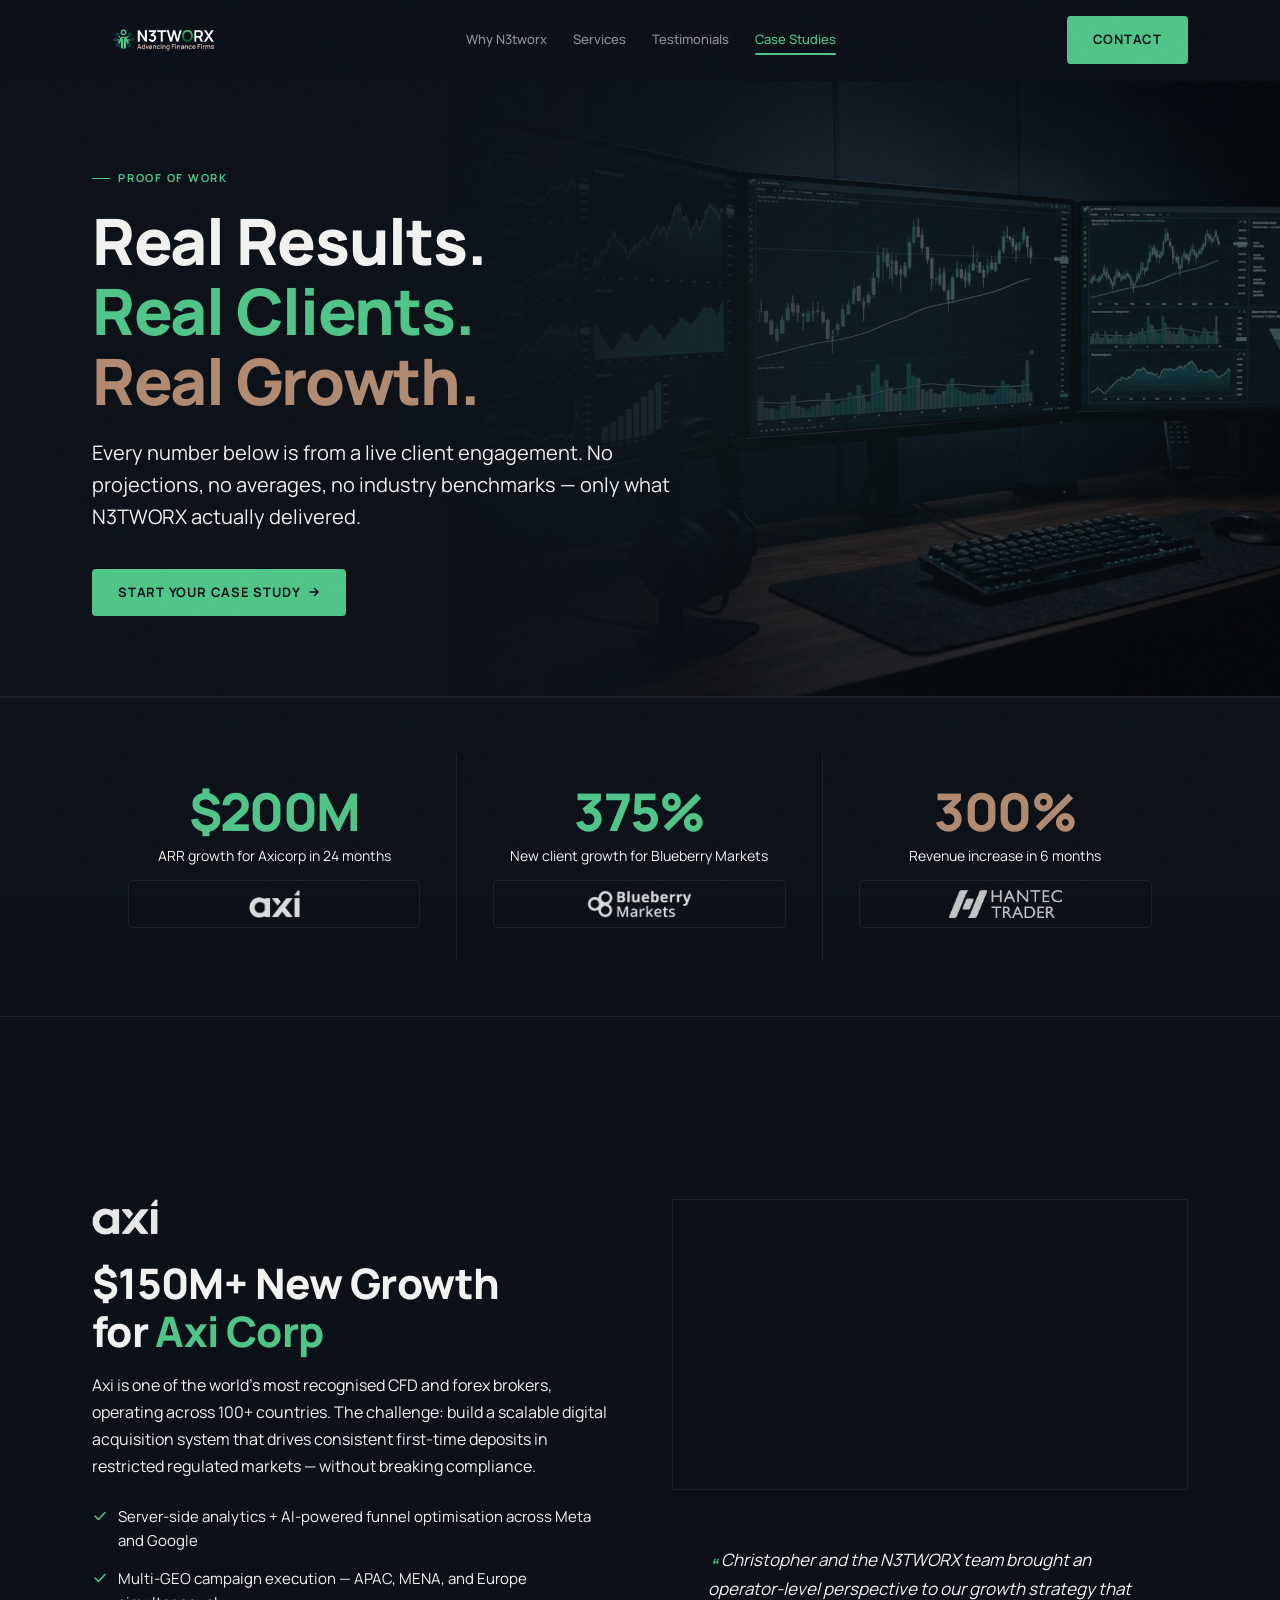
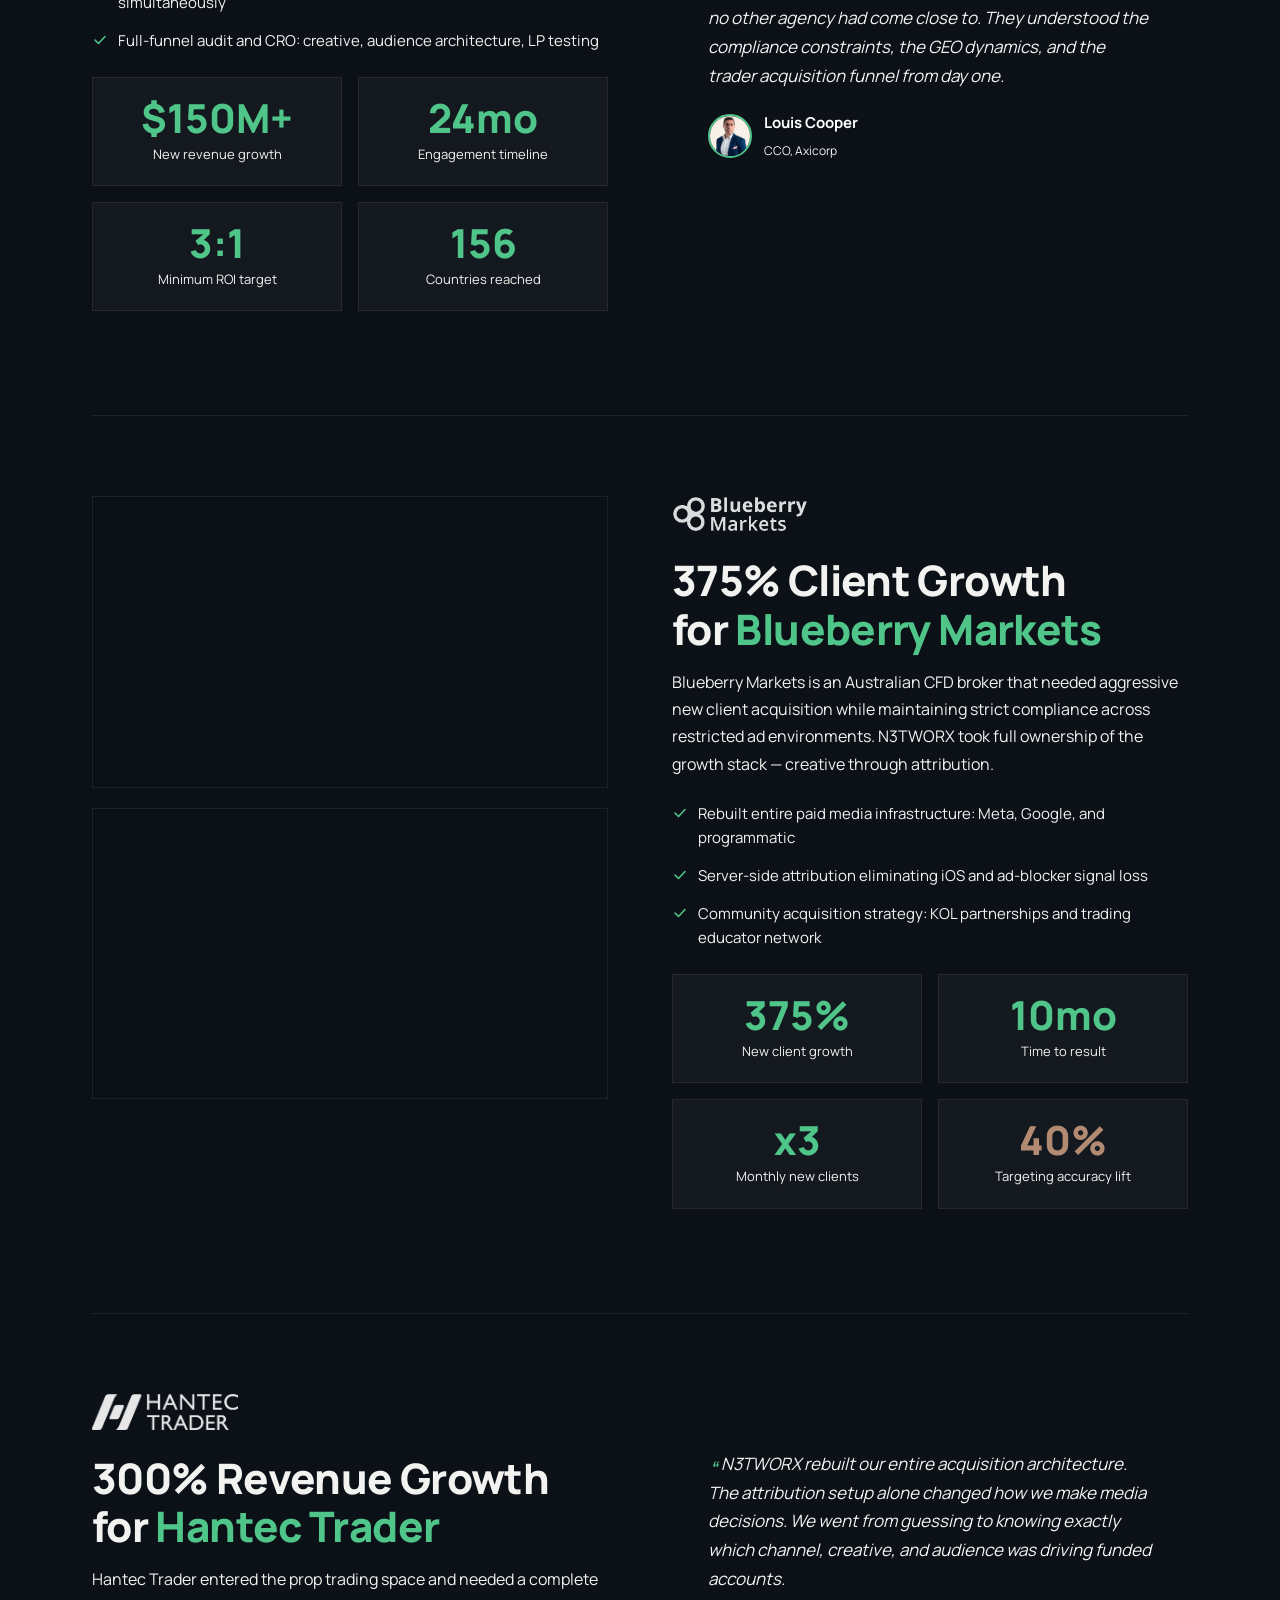
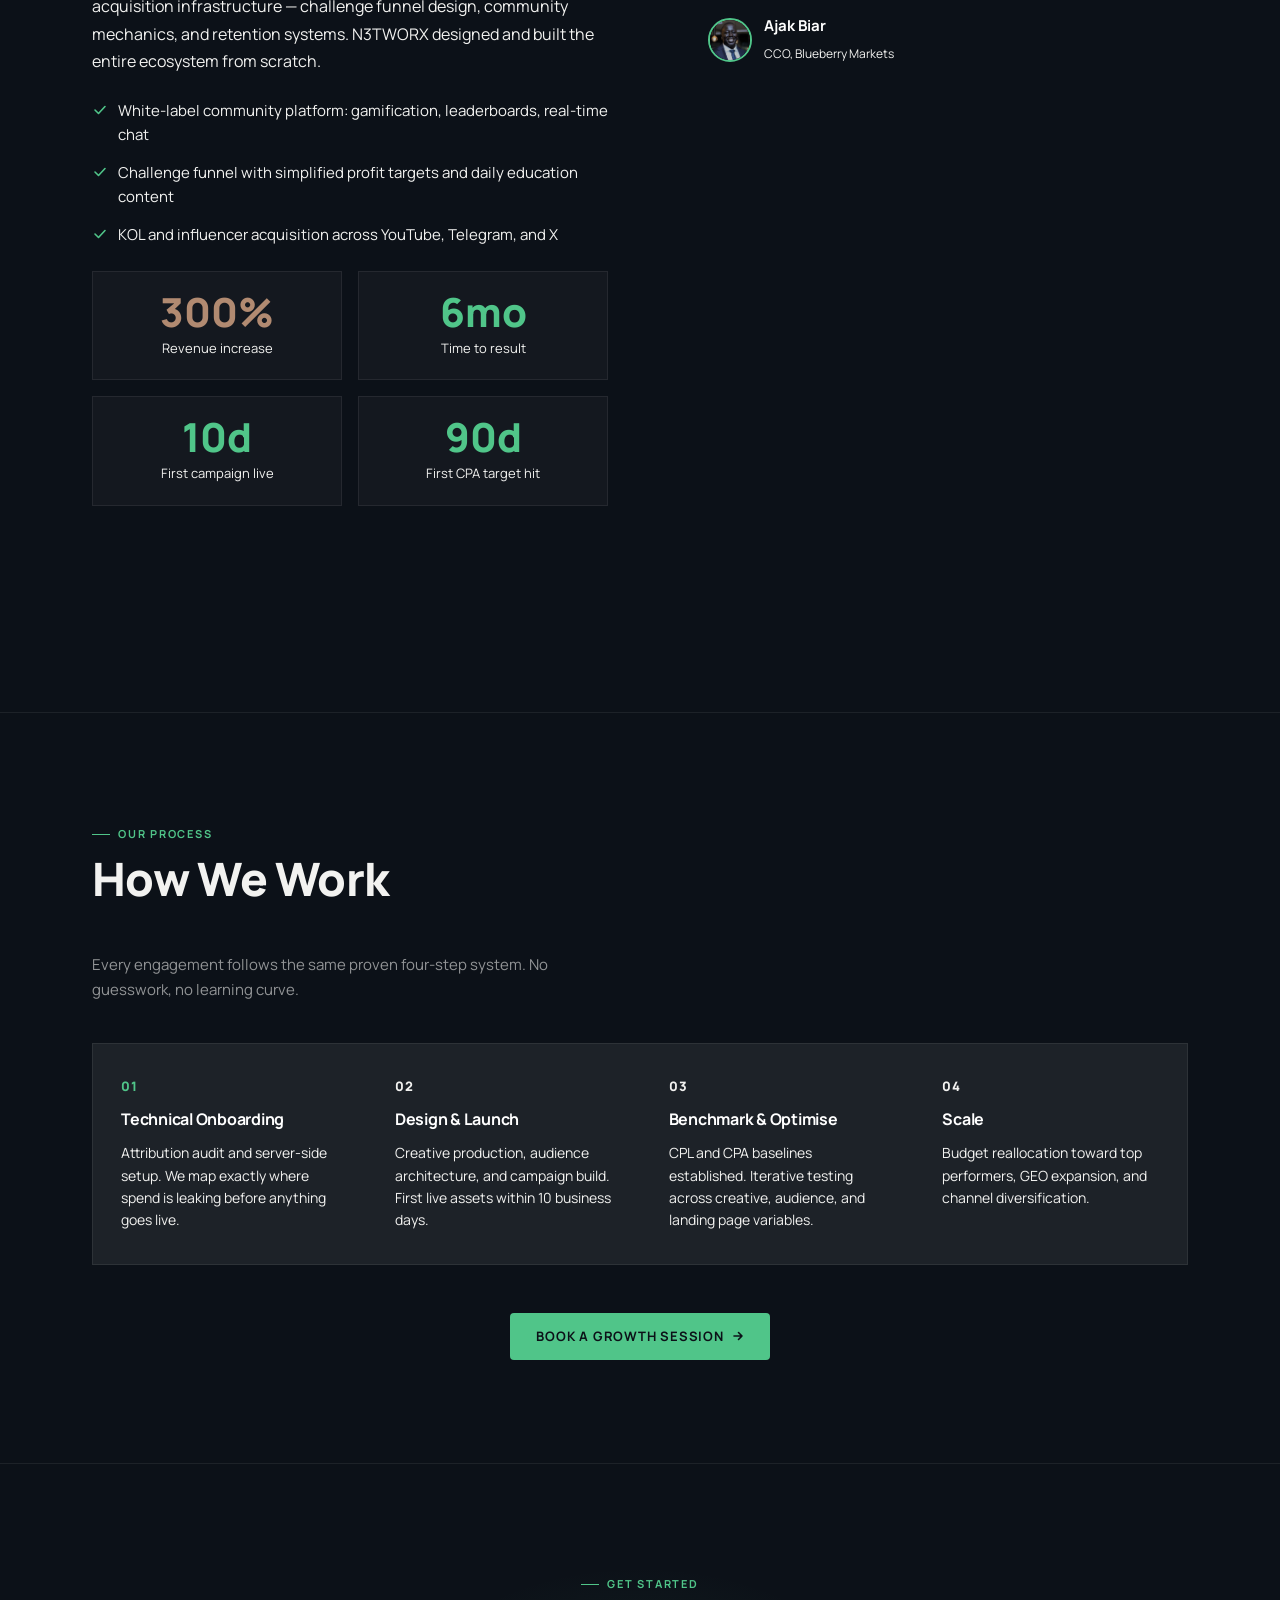
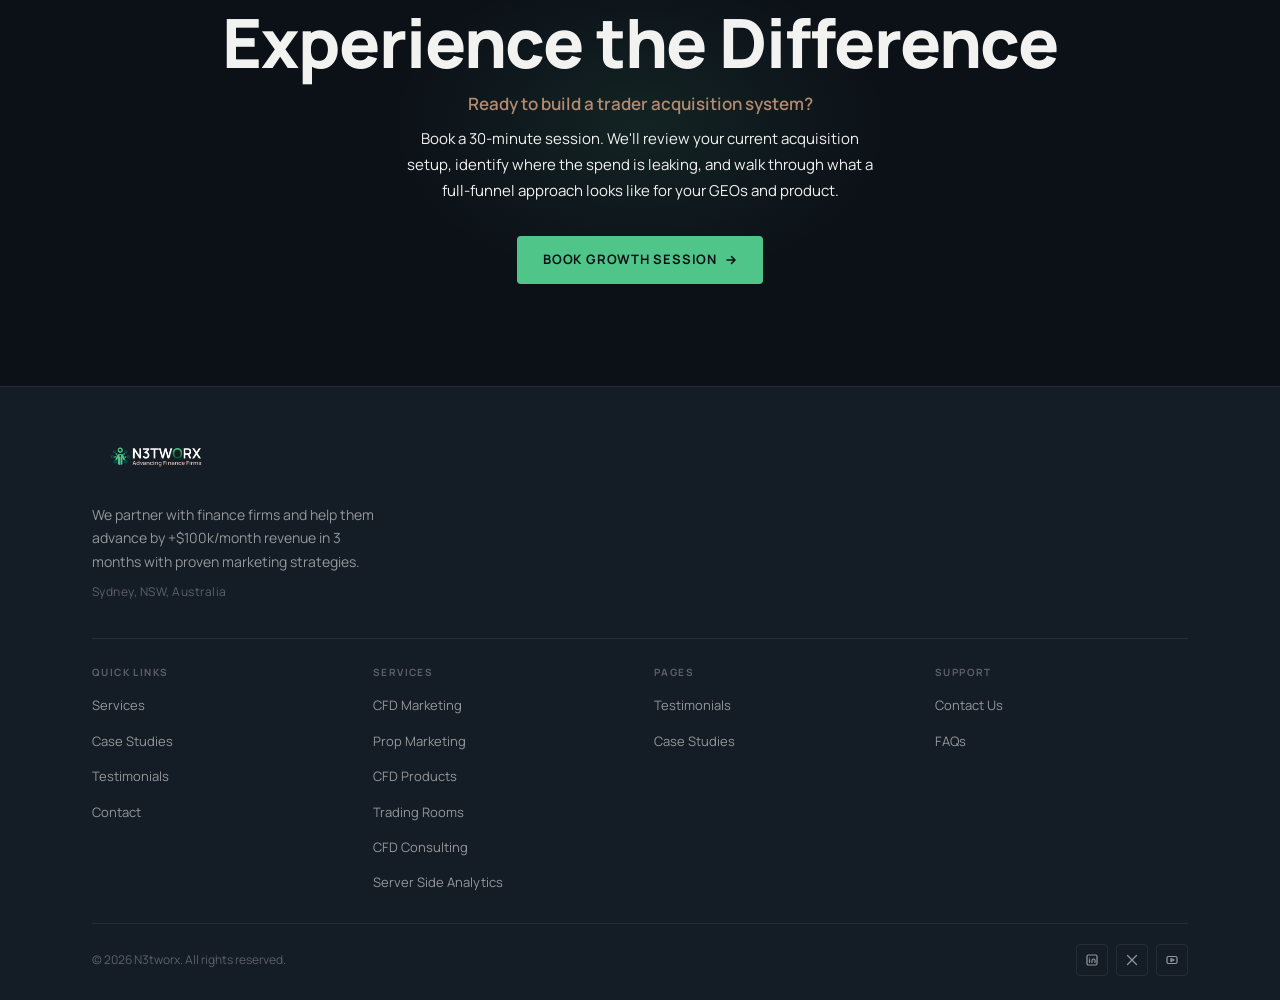
==== commit d8586ccd: "Force larger height on Axi and Blueberry logos to compensate for transparent padding" ====
--- a/case-studies.html
+++ b/case-studies.html
@@ -666,12 +666,12 @@
       <div class="stat fi">
         <div class="stat-n" data-from="50" data-to="200" data-pre="$" data-suf="M" style="color:var(--emerald)">$50M</div>
         <p class="stat-l">ARR growth for Axicorp in 24 months</p>
-        <span class="stat-tag"><img src="assets/AXI-J4IXi.png" alt="AXI" class="stat-client-logo" /></span>
+        <span class="stat-tag"><img src="assets/AXI-J4IXi.png" alt="AXI" class="stat-client-logo" style="height:48px;max-width:220px;object-fit:contain;opacity:.85;filter:brightness(0) invert(1);" /></span>
       </div>
       <div class="stat fi" style="transition-delay:.1s">
         <div class="stat-n" data-from="100" data-to="375" data-suf="%">100%</div>
         <p class="stat-l">New client growth for Blueberry Markets</p>
-        <span class="stat-tag"><img src="assets/BLUEBERRYMARKETS-DLYk_.png" alt="Blueberry Markets" class="stat-client-logo" /></span>
+        <span class="stat-tag"><img src="assets/BLUEBERRYMARKETS-DLYk_.png" alt="Blueberry Markets" class="stat-client-logo" style="height:48px;max-width:220px;object-fit:contain;opacity:.85;filter:brightness(0) invert(1);" /></span>
       </div>
       <div class="stat fi" style="transition-delay:.2s">
         <div class="stat-n" data-from="0" data-to="300" data-suf="%" style="color:var(--copper)">0%</div>
@@ -728,7 +728,7 @@
     <!-- BLUEBERRY MARKETS -->
     <div class="cs-block flip fi">
       <div>
-        <img src="assets/BLUEBERRYMARKETS-DLYk_.png" alt="Blueberry Markets" class="cs-logo" />
+        <img src="assets/BLUEBERRYMARKETS-DLYk_.png" alt="Blueberry Markets" class="cs-logo" style="height:48px;max-width:220px;object-fit:contain;opacity:.85;filter:brightness(0) invert(1);" />
         <h2>375% Client Growth<br />for <span style="color:var(--emerald);">Blueberry Markets</span></h2>
         <p>Blueberry Markets is an Australian CFD broker that needed aggressive new client acquisition while maintaining strict compliance across restricted ad environments. N3TWORX took full ownership of the growth stack — creative through attribution.</p>
         <div class="icon-check">
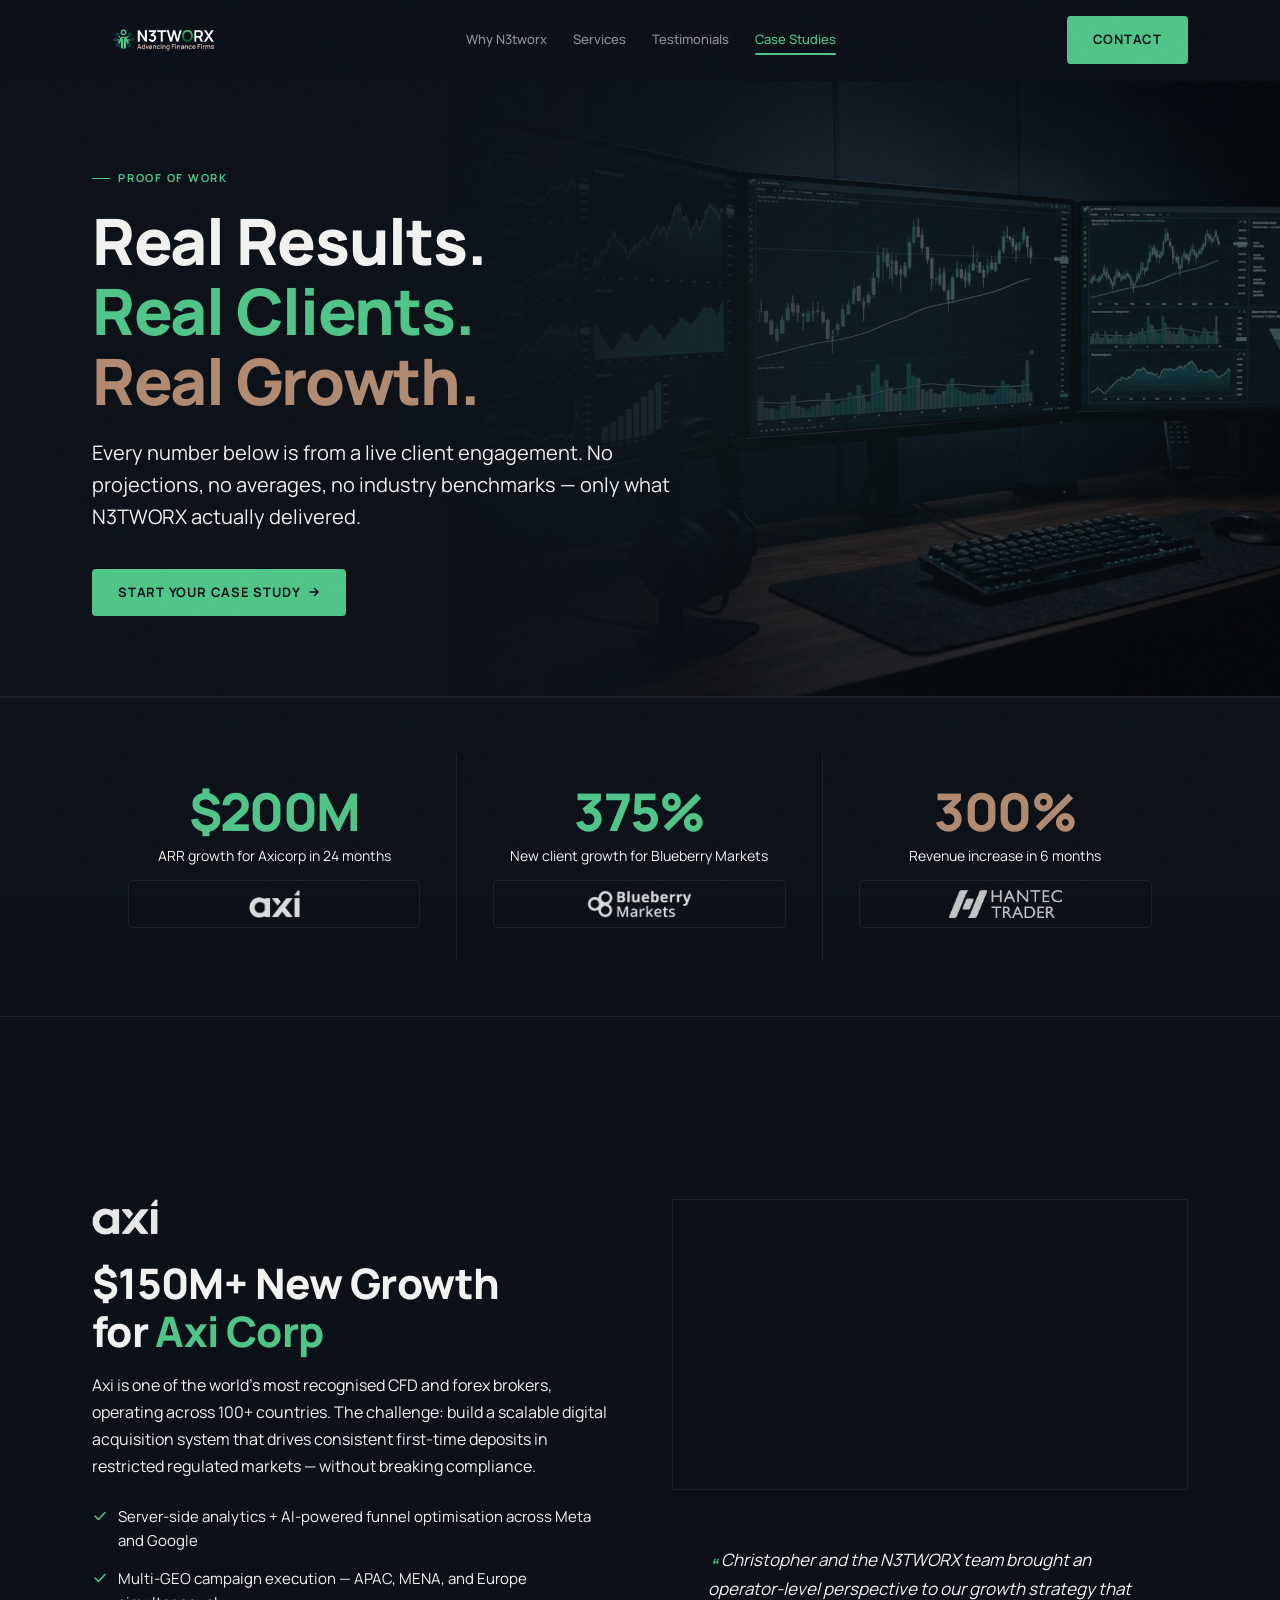
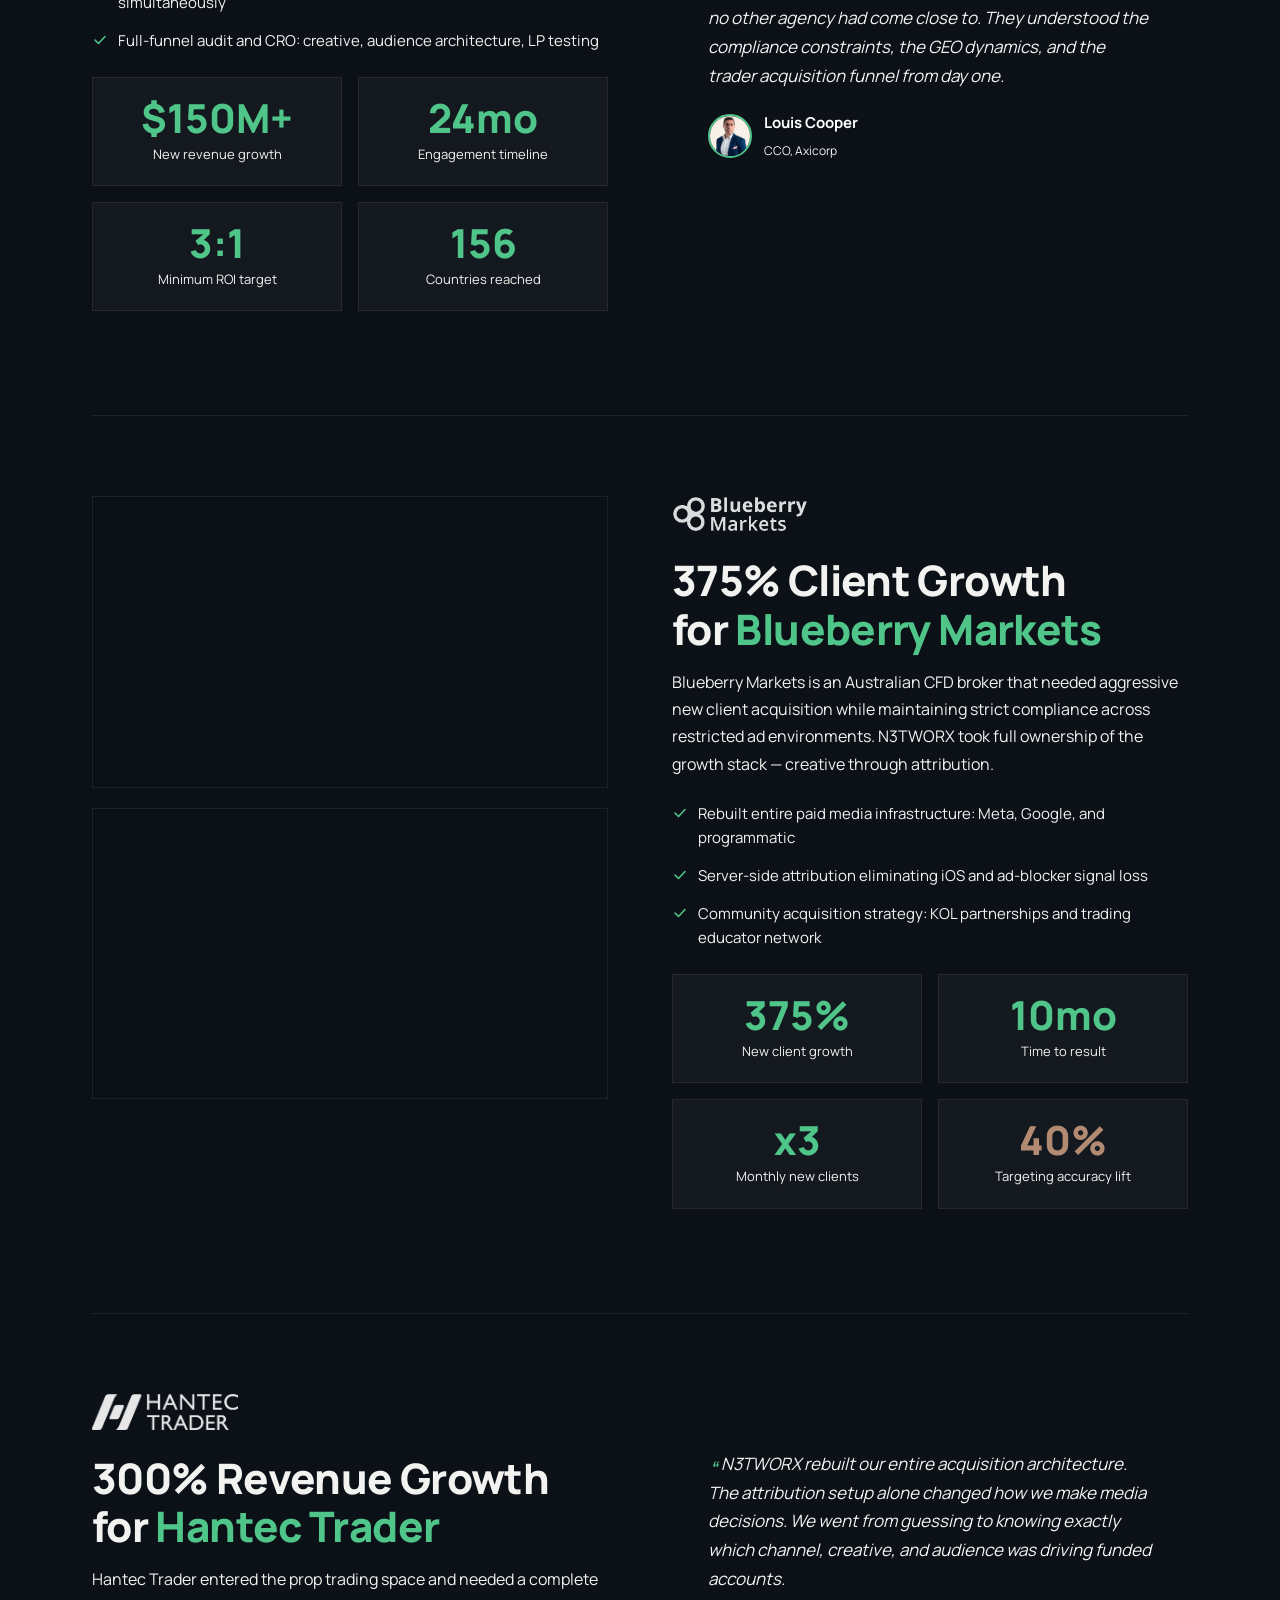
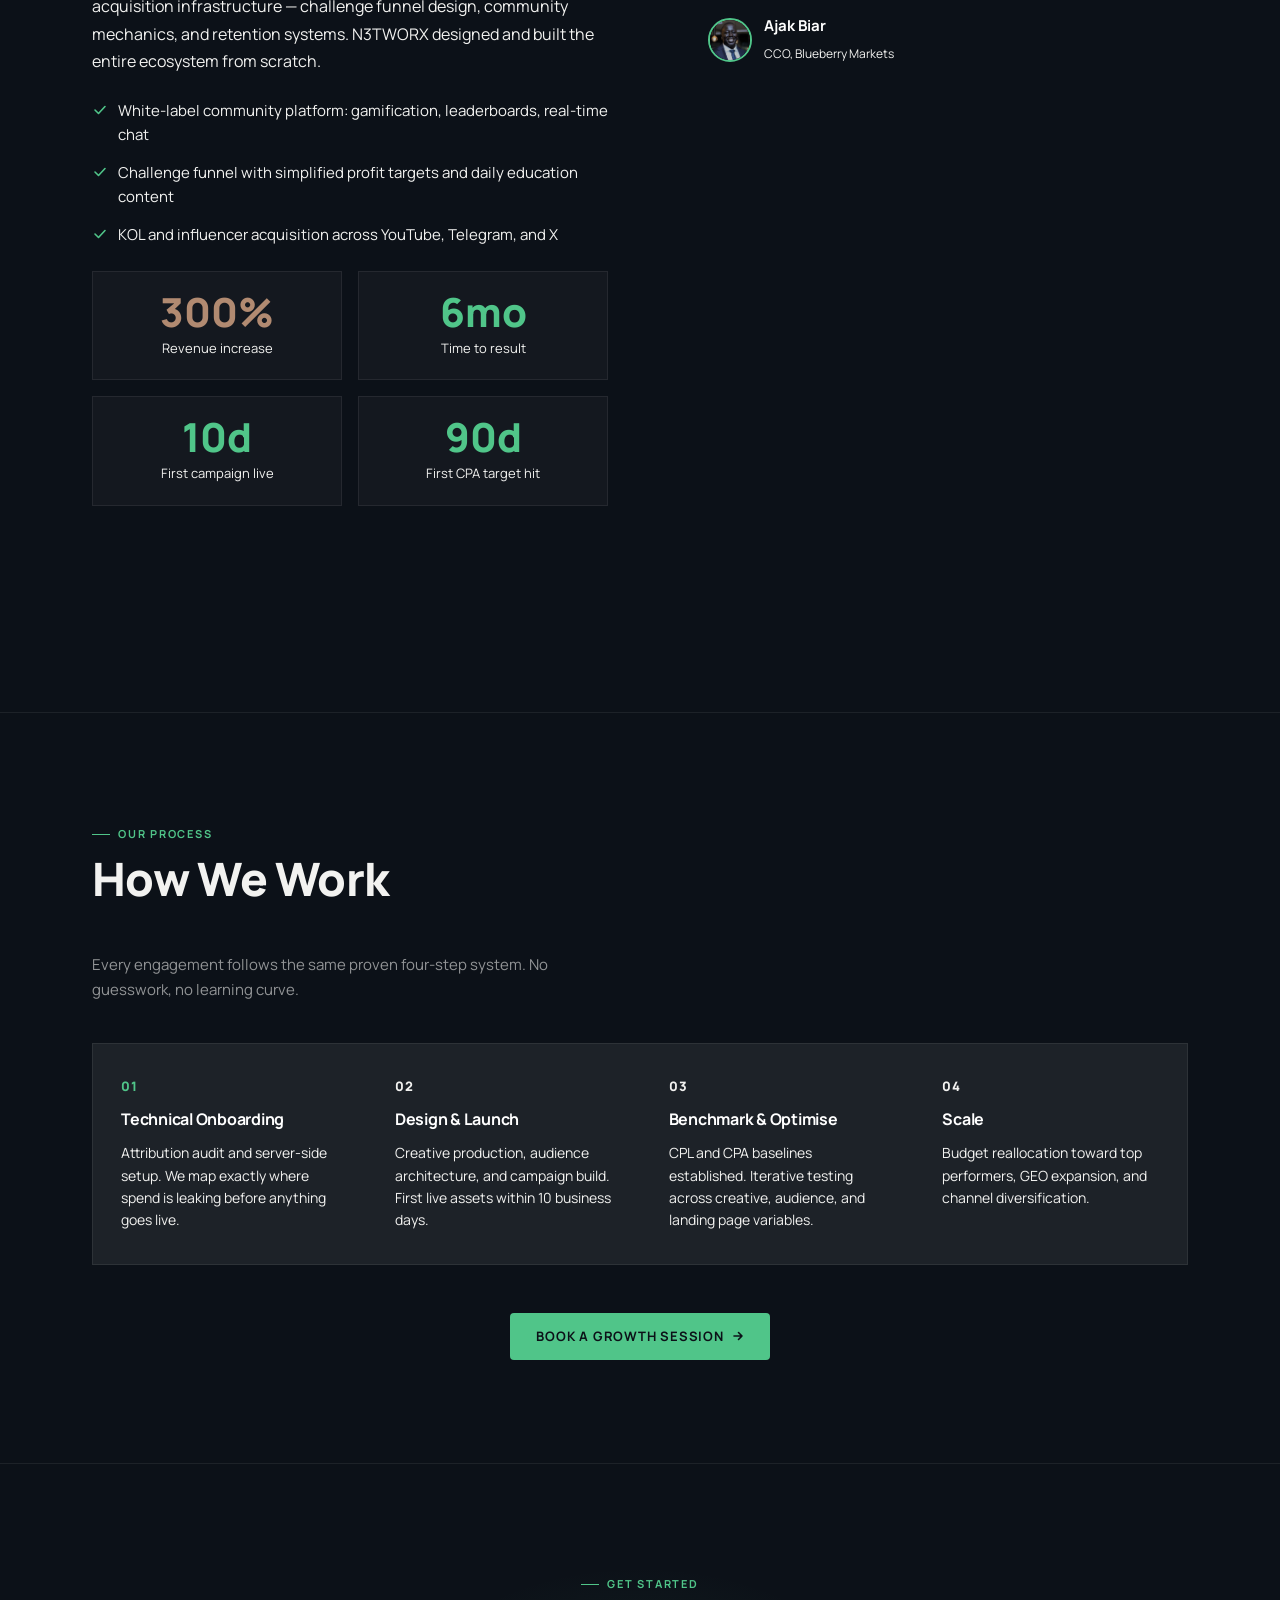
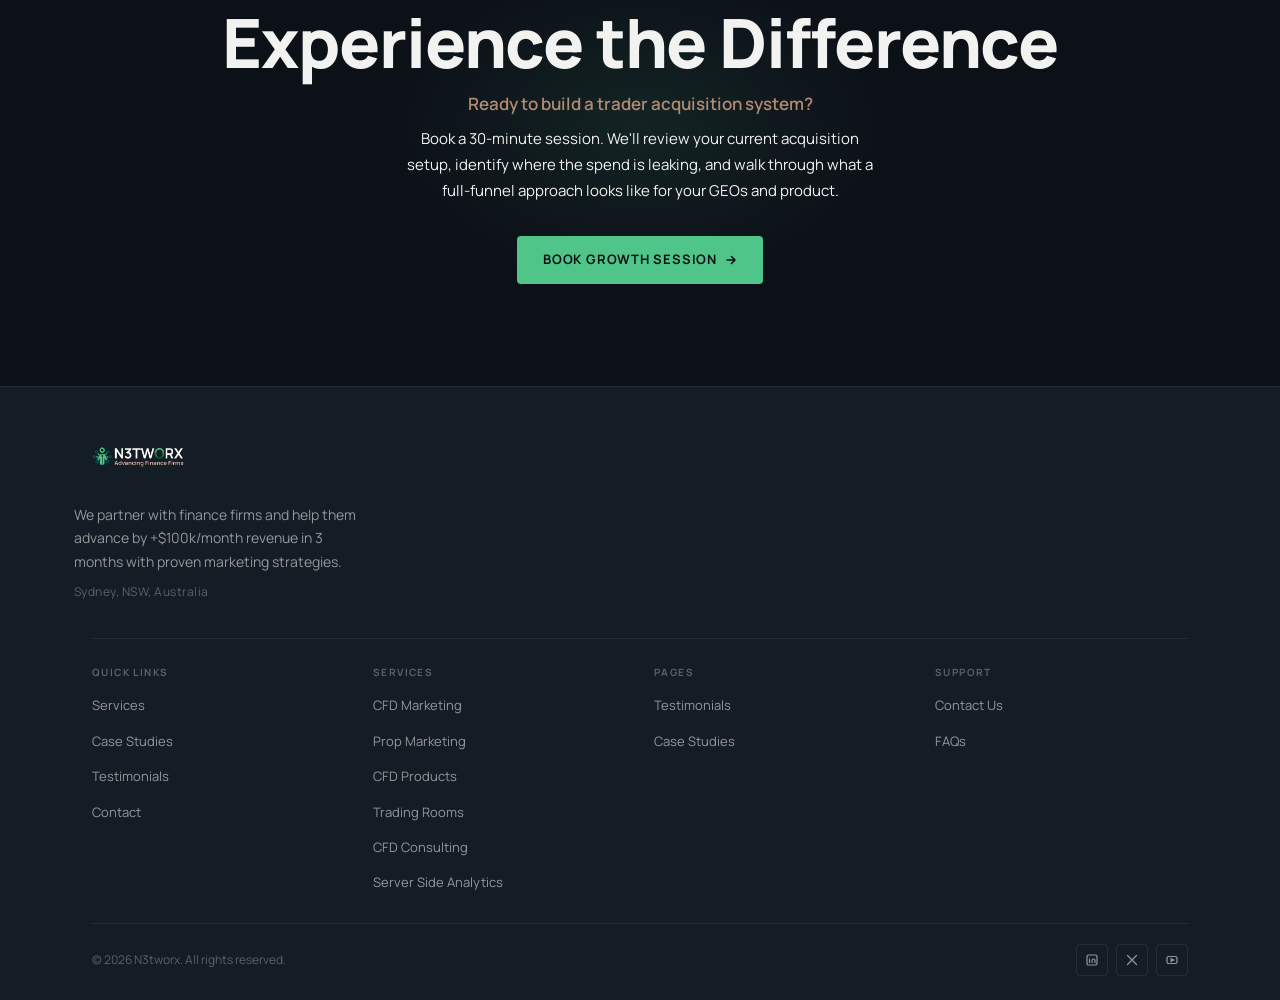
==== commit c76849be: "Update footer logo and fix alignment" ====
--- a/case-studies.html
+++ b/case-studies.html
@@ -855,8 +855,8 @@
 <footer id="footer" aria-label="Site footer">
   <div class="wrap">
     <div class="foot-brand">
-      <a href="index.html" class="logotype" aria-label="N3TWORX home" style="display:inline-block;">
-        <img src="assets/SecondaryLogo-o6o0X.png" alt="N3TWORX" width="180" style="height:36px;width:auto;object-fit:contain;display:block;" />
+      <a href="index.html" class="logotype" aria-label="N3TWORX home" style="padding:0;margin:0;">
+        <img src="assets/SecondaryLogo-o6o0X.png" alt="N3TWORX" style="height:52px;width:auto;" />
       </a>
       <p class="foot-tag">We partner with finance firms and help them advance by +$100k/month revenue in 3 months with proven marketing strategies.</p>
       <p class="foot-loc">Sydney, NSW, Australia</p>
--- a/assets/style.css
+++ b/assets/style.css
@@ -1149,7 +1149,17 @@
   padding: 44px 0 24px;
 }
 
-.foot-brand { margin-bottom: 36px; }
+.foot-brand {
+  margin-bottom: 36px;
+  padding: 0;
+  margin-left: -18px;
+}
+.foot-brand .logotype {
+  display: inline-flex;
+  align-items: center;
+  padding: 0;
+  margin: 0;
+}
 .foot-brand .logotype img {
   height: 52px !important;
   width: auto !important;
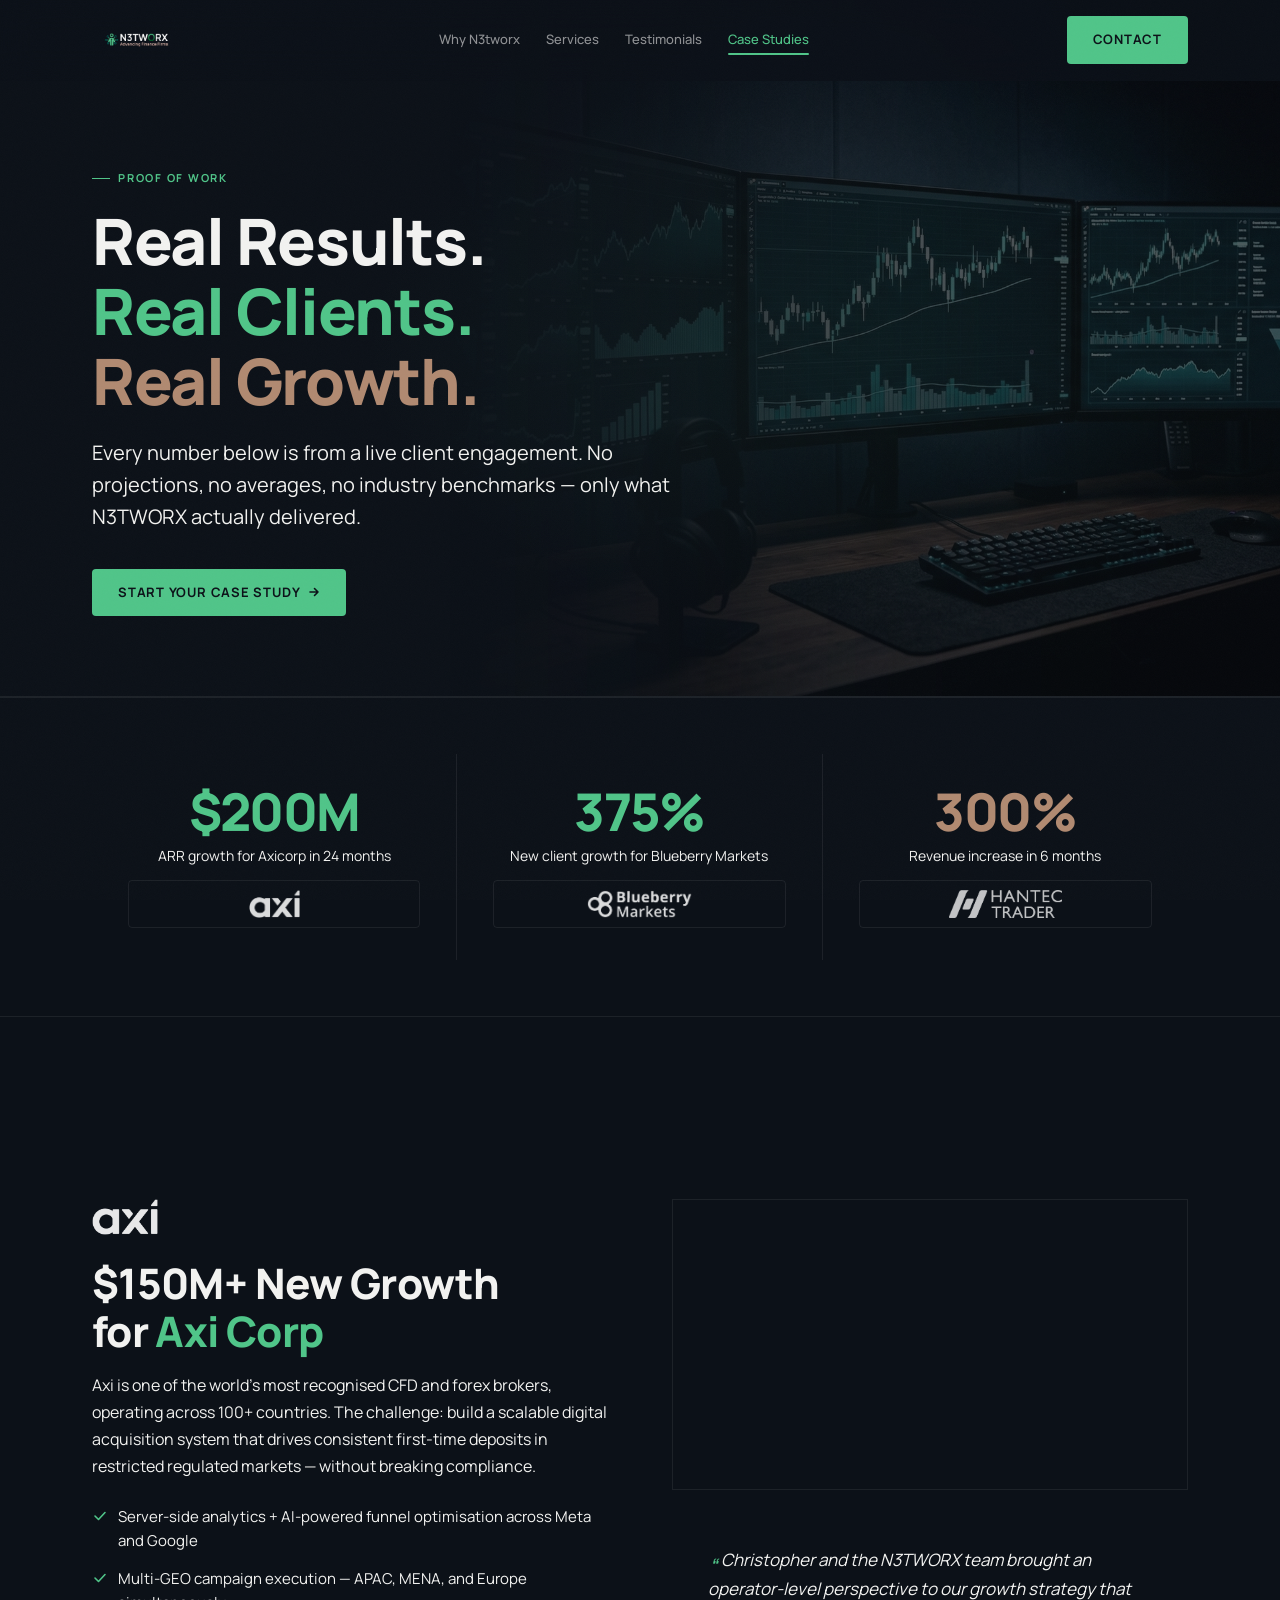
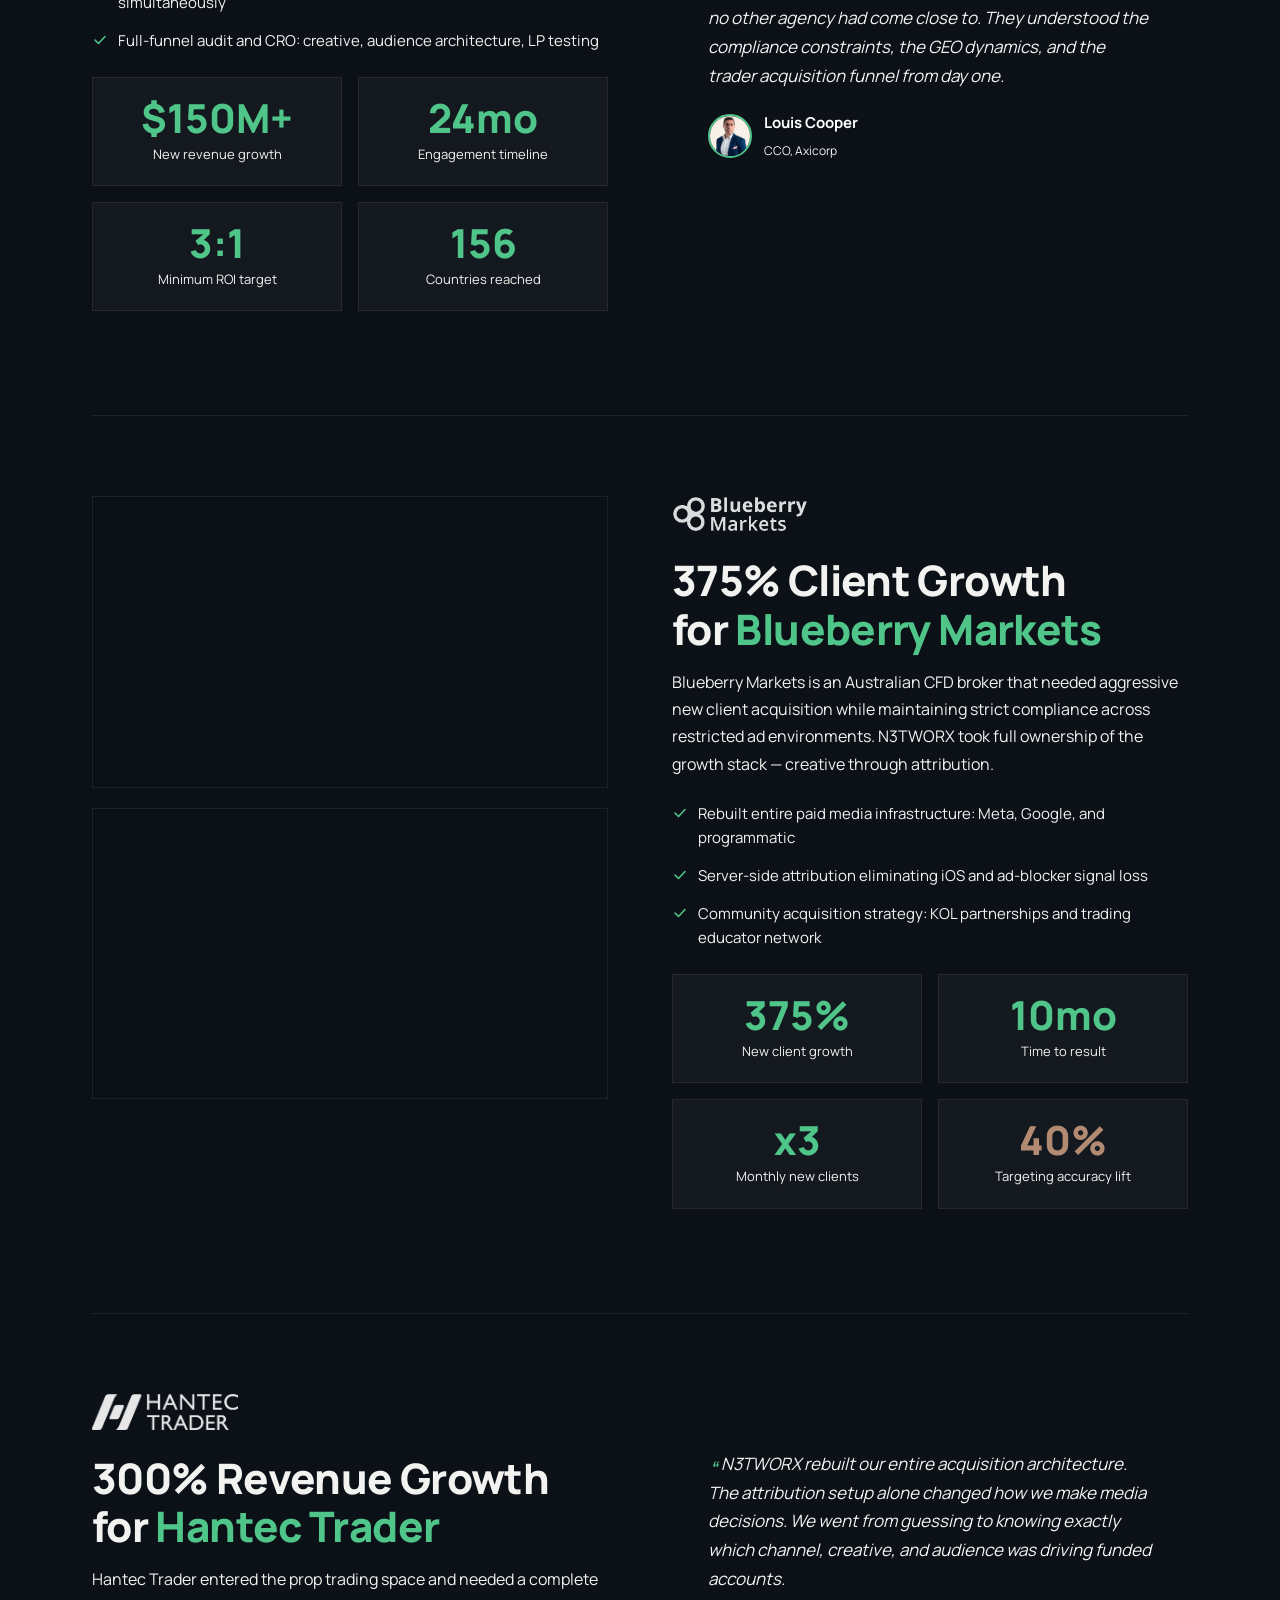
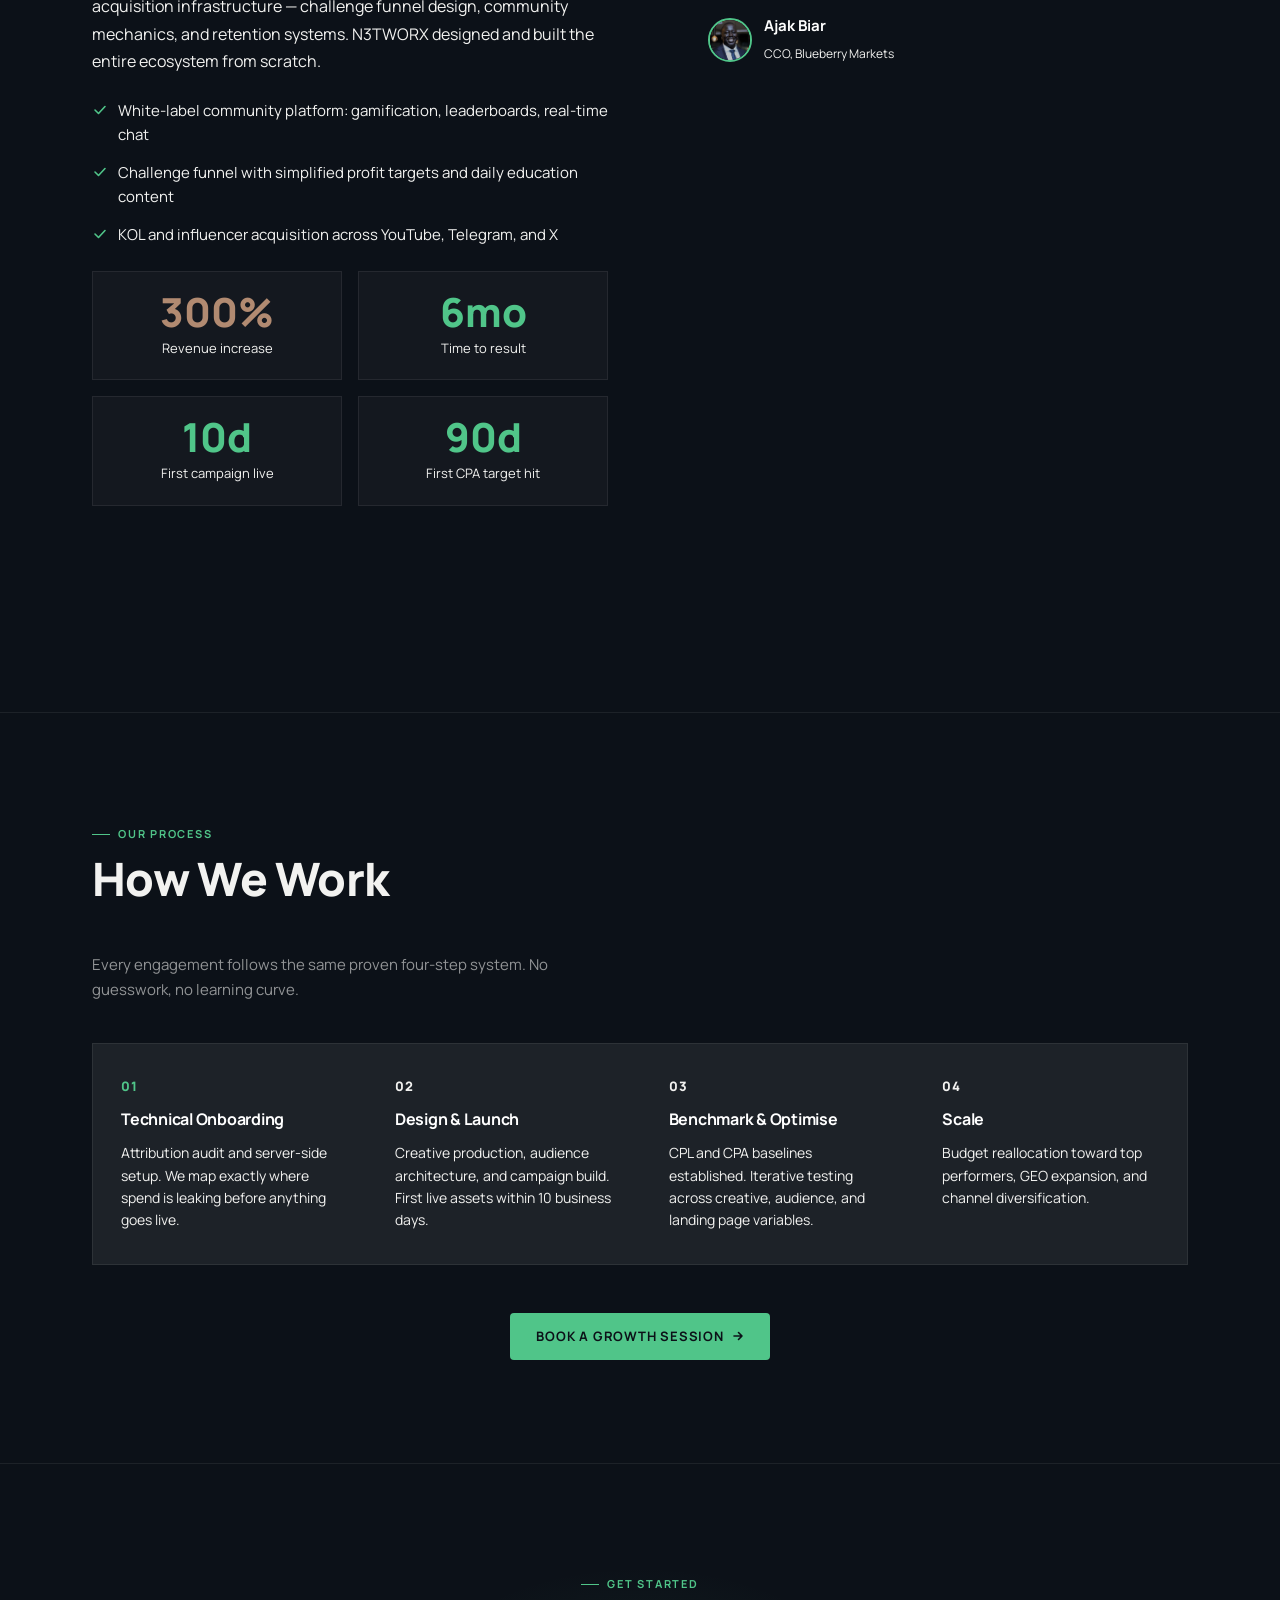
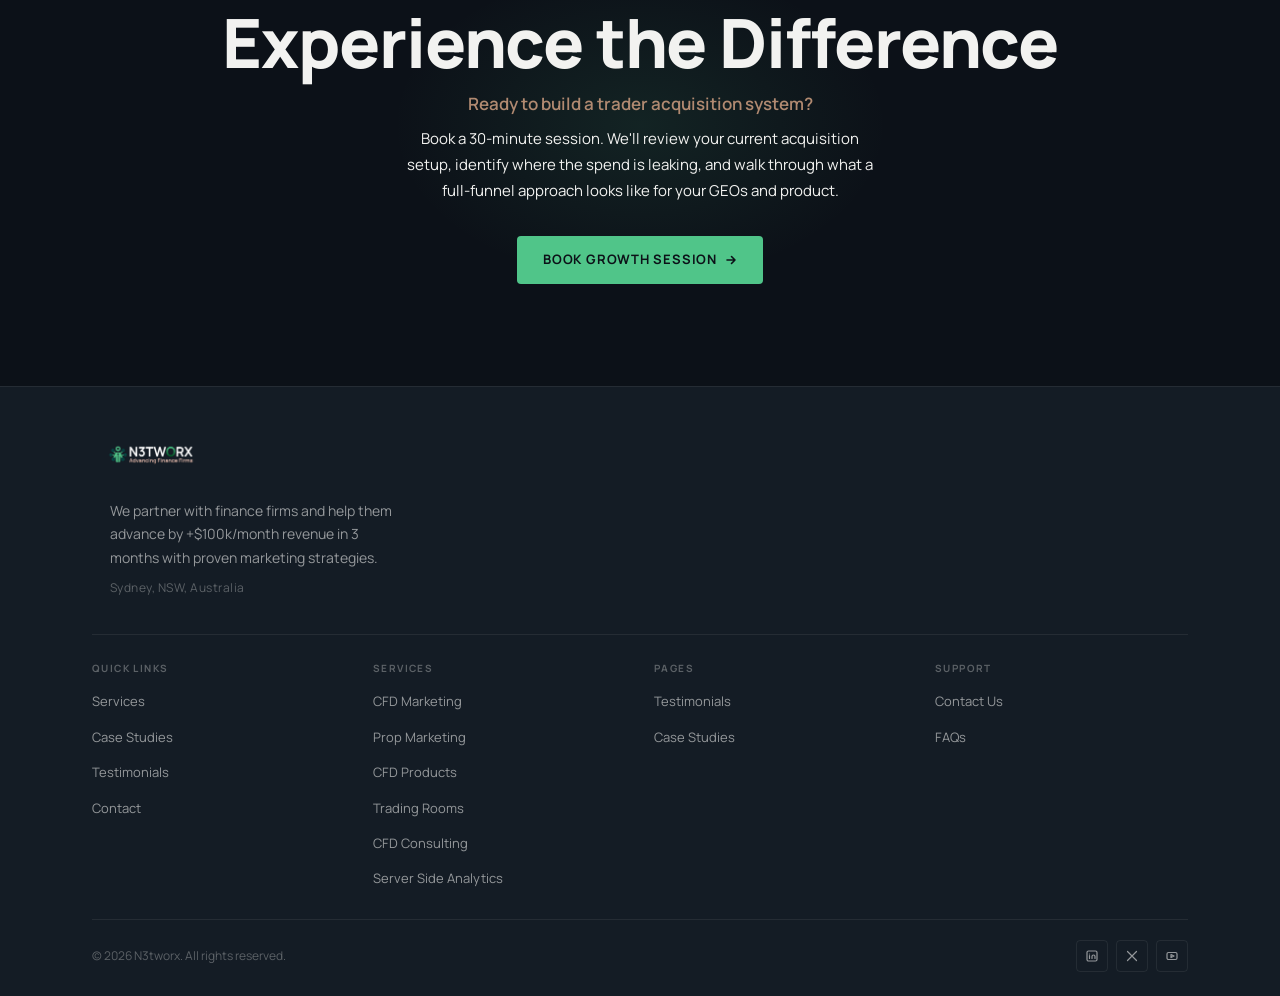
==== commit 0727e8f5: "Set nav logo to 36px and footer logo to 48px" ====
--- a/case-studies.html
+++ b/case-studies.html
@@ -615,7 +615,7 @@
 <header id="nav" role="banner">
   <div class="nav-row">
     <a href="index.html" class="logotype" aria-label="N3TWORX home" style="display:inline-flex;align-items:center;flex-shrink:0;">
-      <img src="assets/SecondaryLogo-o6o0X.png" alt="N3TWORX" style="height:58px;width:auto;display:block;" />
+      <img src="assets/SecondaryLogo-o6o0X.png" alt="N3TWORX" style="height:36px;width:auto;display:block;" />
     </a>
     <nav class="nav-links-d" aria-label="Primary navigation">
       <a href="index.html">Why N3tworx</a>
@@ -856,7 +856,7 @@
   <div class="wrap">
     <div class="foot-brand">
       <a href="index.html" class="logotype" aria-label="N3TWORX home" style="padding:0;margin:0;">
-        <img src="assets/SecondaryLogo-o6o0X.png" alt="N3TWORX" style="height:52px;width:auto;" />
+        <img src="assets/SecondaryLogo-o6o0X.png" alt="N3TWORX" style="height:48px;width:auto;display:block;" />
       </a>
       <p class="foot-tag">We partner with finance firms and help them advance by +$100k/month revenue in 3 months with proven marketing strategies.</p>
       <p class="foot-loc">Sydney, NSW, Australia</p>
--- a/assets/style.css
+++ b/assets/style.css
@@ -91,7 +91,11 @@
 }
 
 img  { display: block; max-width: 100%; }
-.logotype img { max-width: none; }
+.logotype img {
+  height: 36px;
+  width: auto;
+  display: block;
+}
 a    { color: inherit; text-decoration: none; }
 button { cursor: pointer; border: none; background: none; font: inherit; }
 ul   { list-style: none; }
@@ -1152,7 +1156,6 @@
 .foot-brand {
   margin-bottom: 36px;
   padding: 0;
-  margin-left: -18px;
 }
 .foot-brand .logotype {
   display: inline-flex;
@@ -1161,10 +1164,9 @@
   margin: 0;
 }
 .foot-brand .logotype img {
-  height: 52px !important;
-  width: auto !important;
-  max-width: none !important;
-  max-height: none !important;
+  height: 48px;
+  width: auto;
+  display: block;
 }
 
 .foot-tag {
@@ -1172,10 +1174,11 @@
   color: var(--text-muted);
   line-height: 1.7;
   margin: 12px 0 8px;
+  margin-left: 18px;
   max-width: 300px;
 }
 
-.foot-loc { font-size: 12px; color: var(--text-dim); letter-spacing: 0.04em; }
+.foot-loc { font-size: 12px; color: var(--text-dim); letter-spacing: 0.04em; margin-left: 18px; }
 
 .foot-grid {
   display: grid;
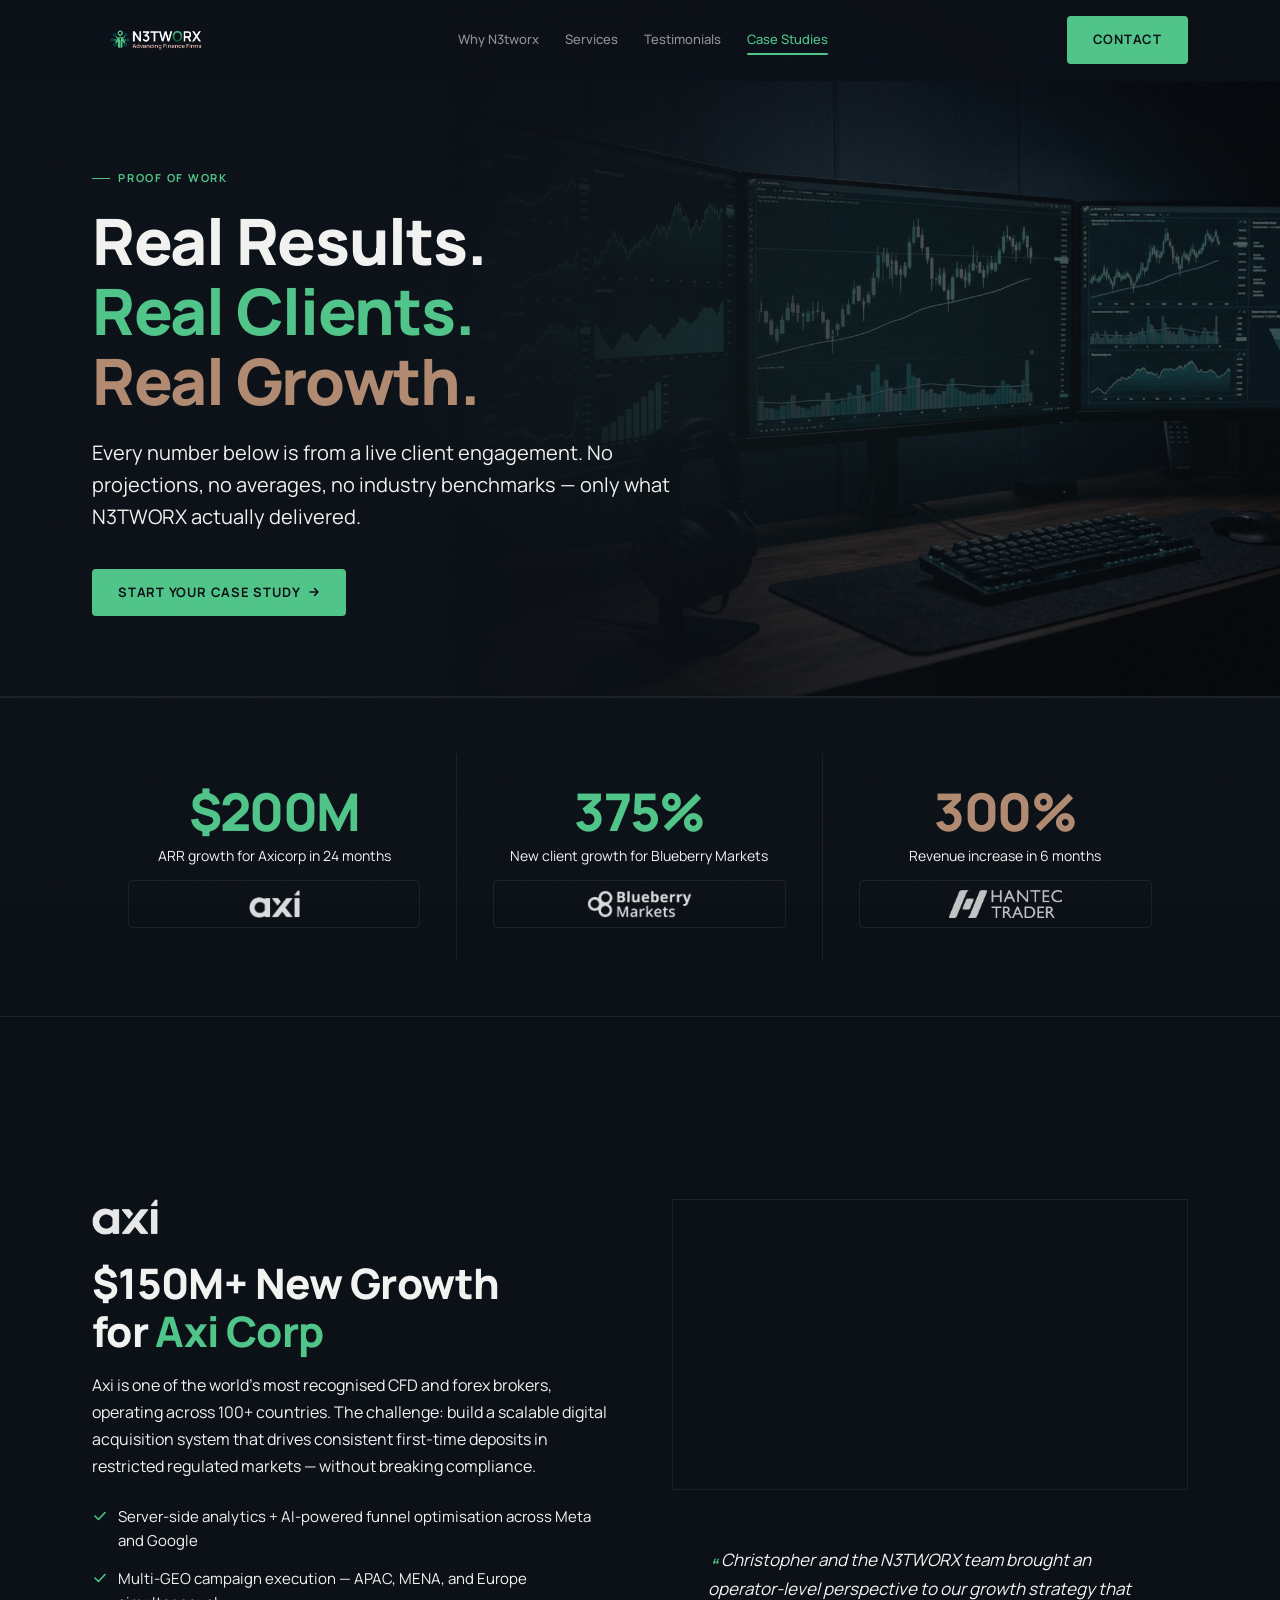
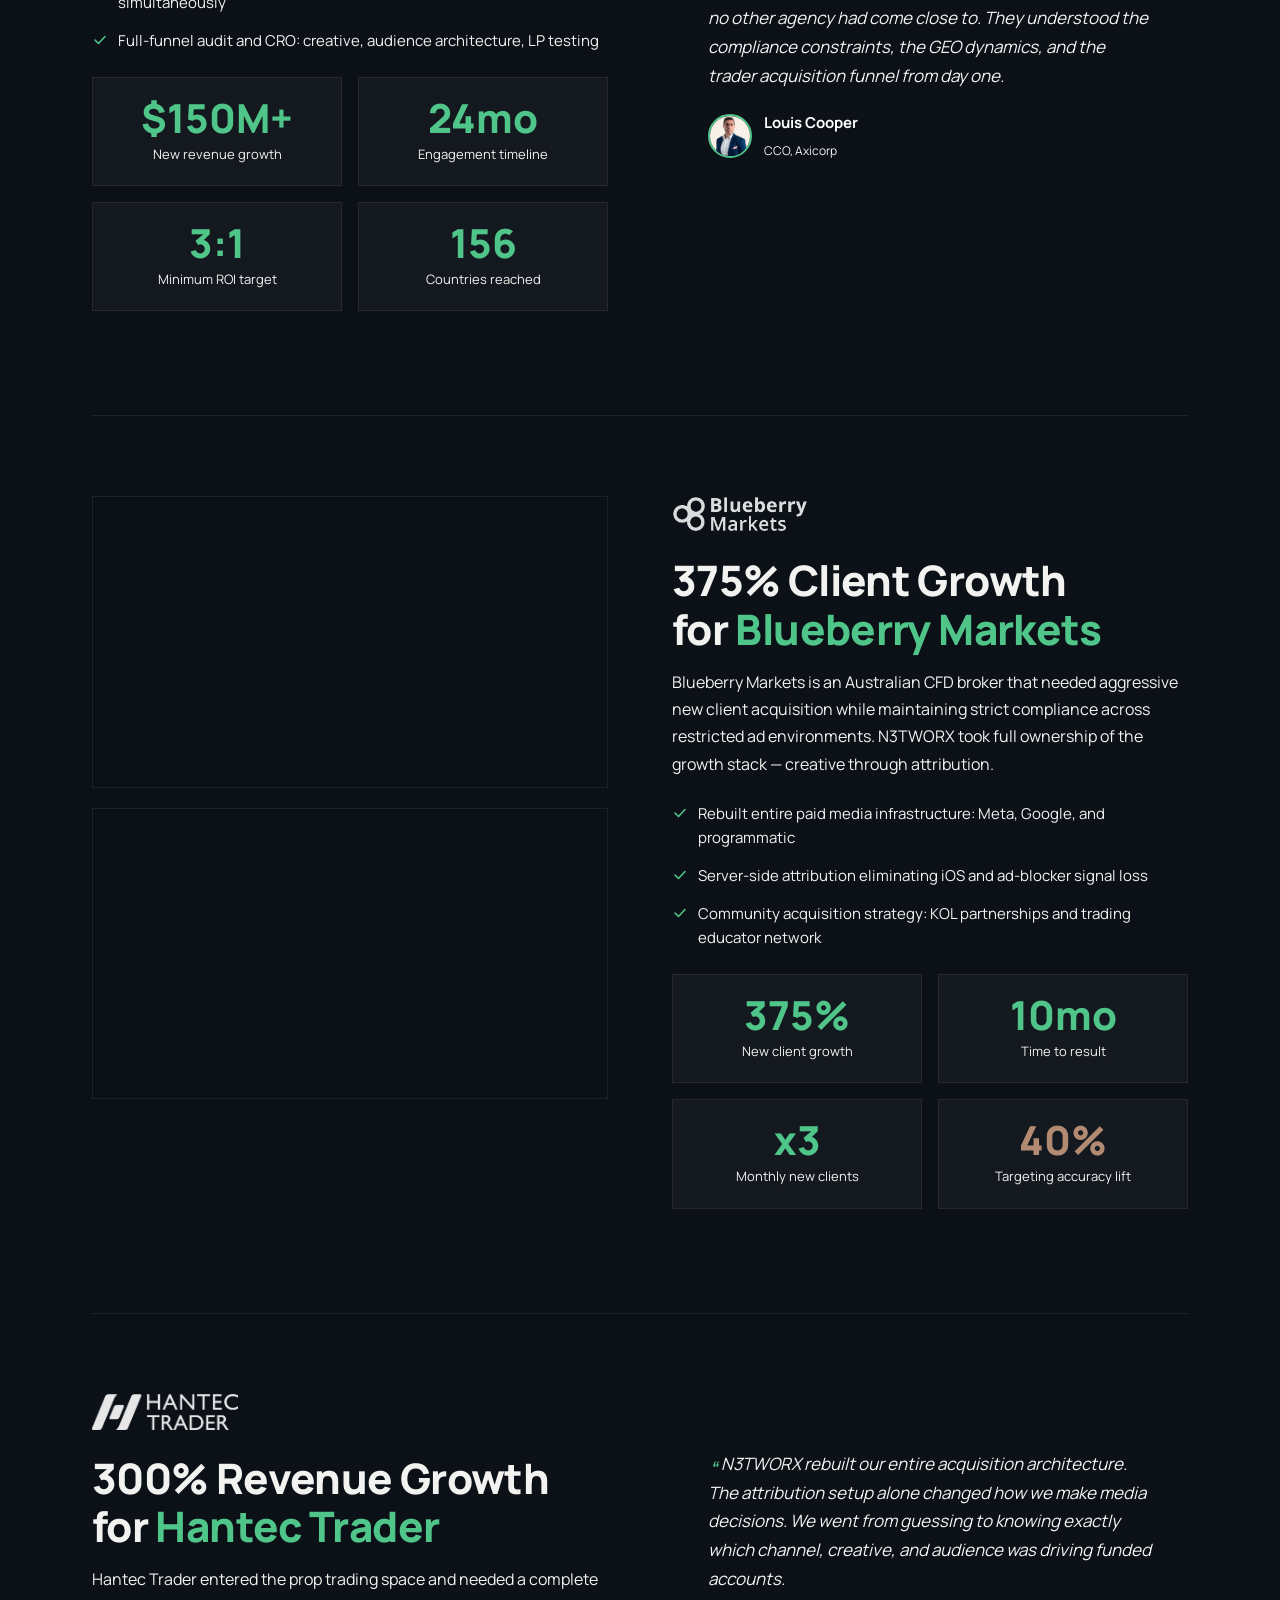
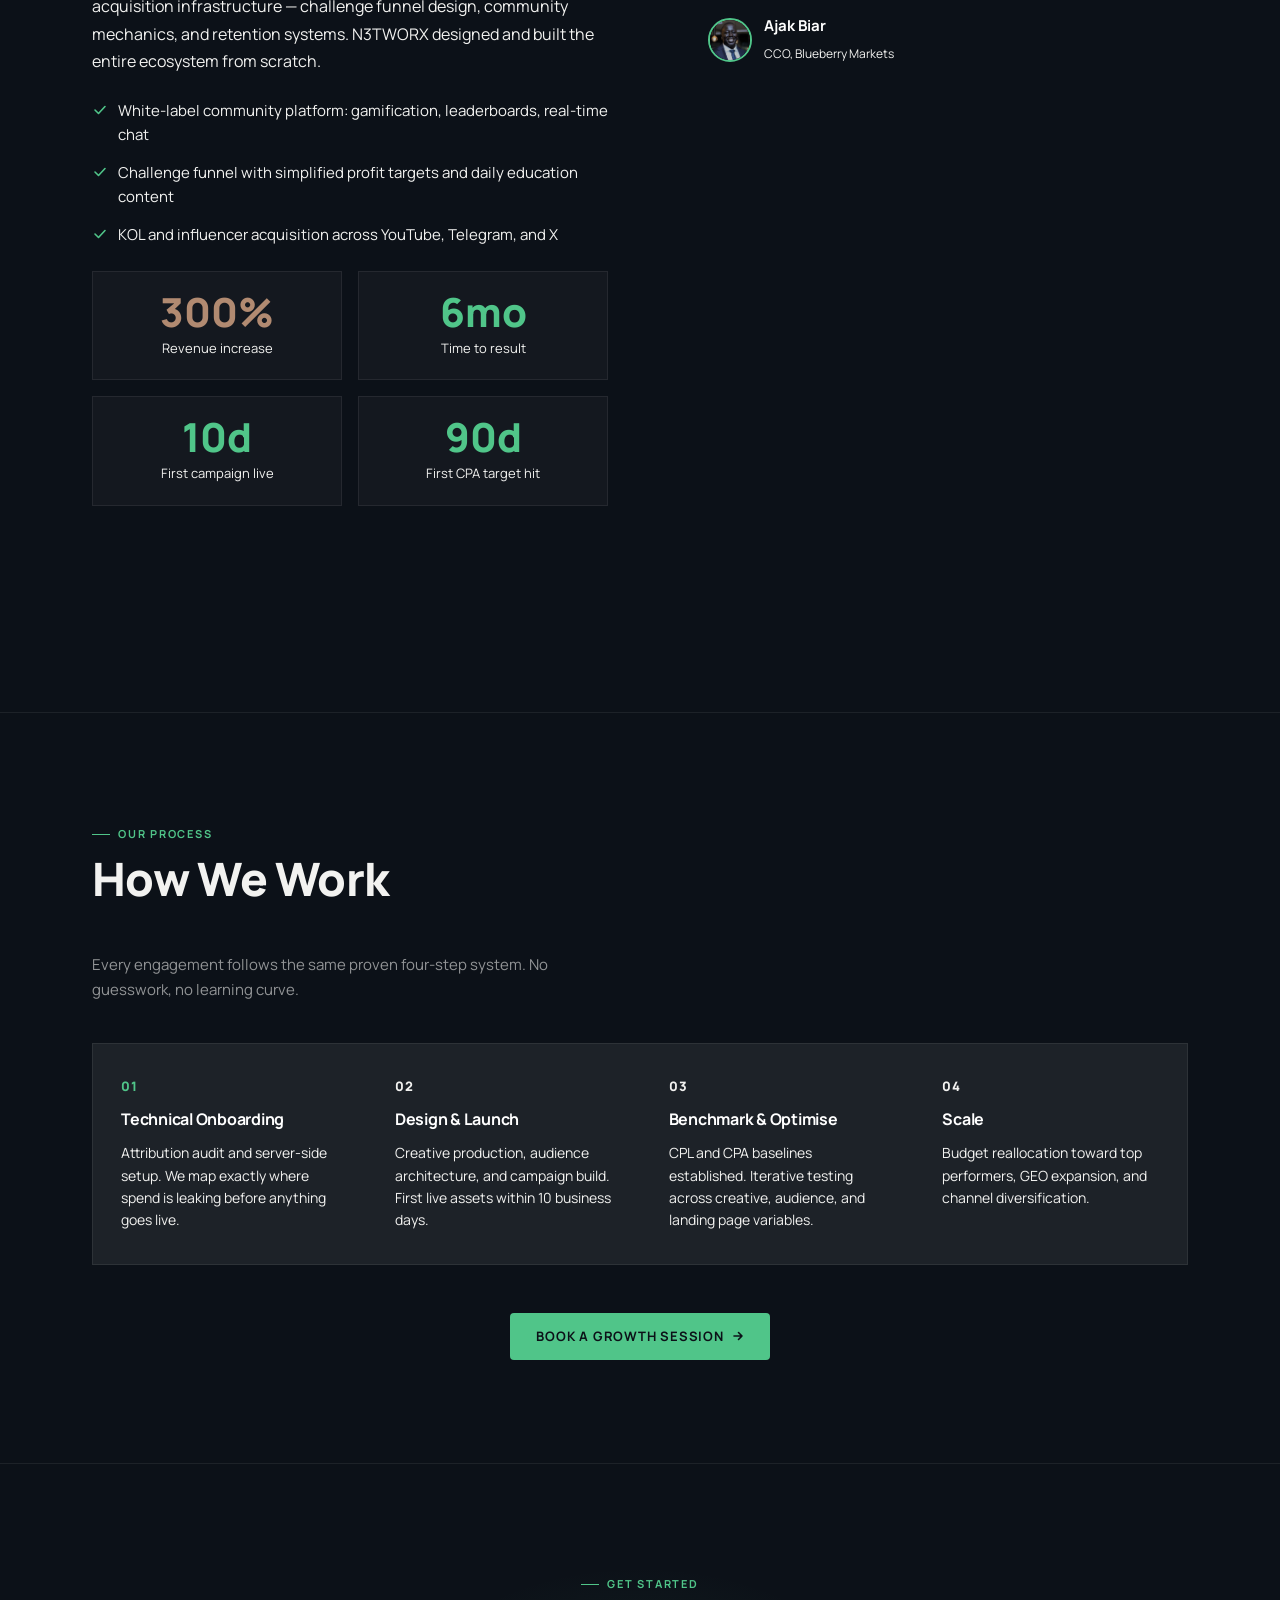
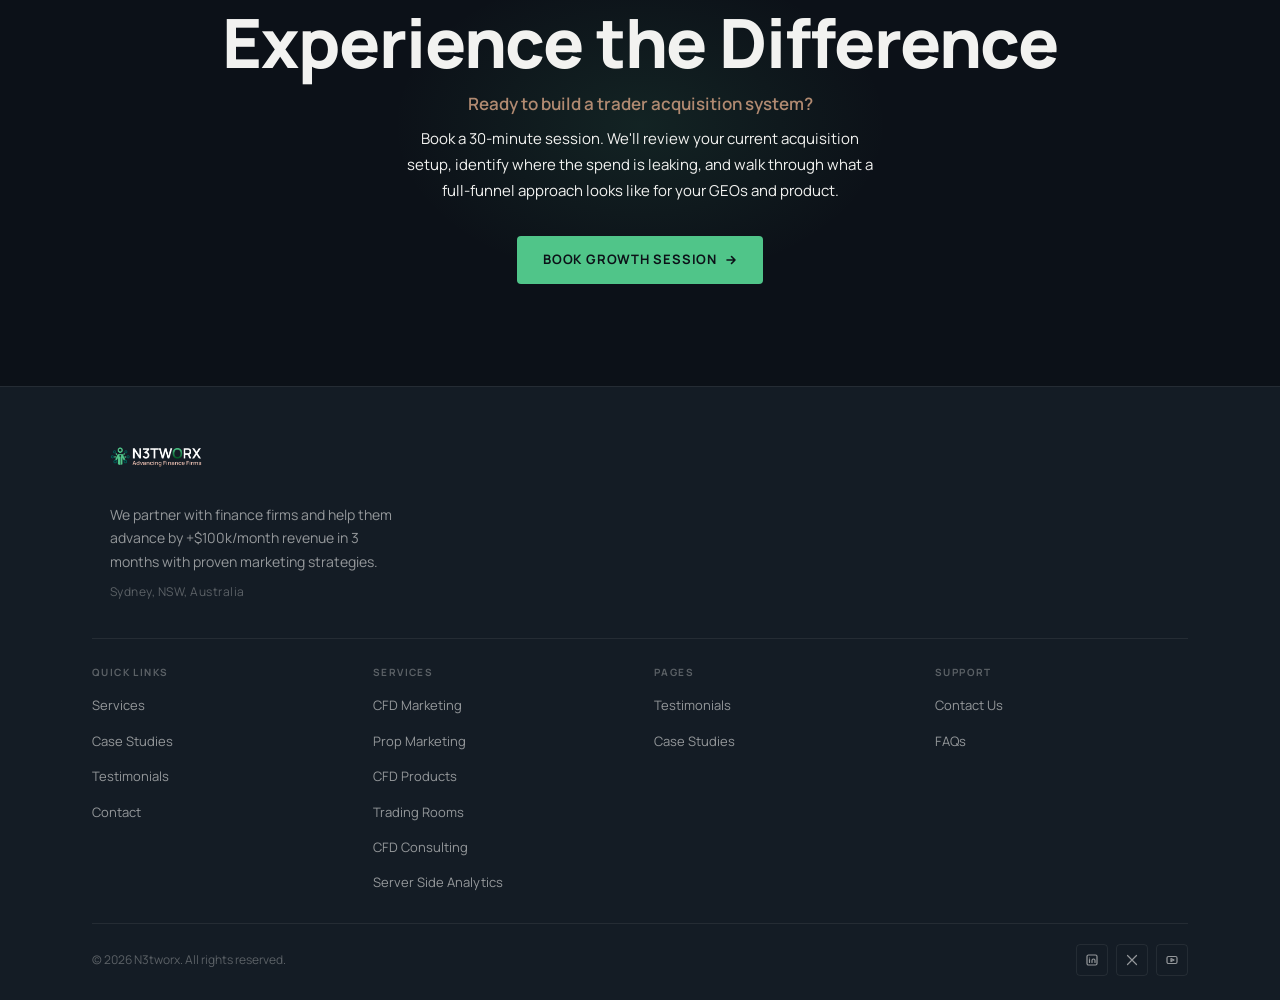
==== commit d100d7fd: "Increase logo size to 52px" ====
--- a/case-studies.html
+++ b/case-studies.html
@@ -615,7 +615,7 @@
 <header id="nav" role="banner">
   <div class="nav-row">
     <a href="index.html" class="logotype" aria-label="N3TWORX home" style="display:inline-flex;align-items:center;flex-shrink:0;">
-      <img src="assets/SecondaryLogo-o6o0X.png" alt="N3TWORX" style="height:36px;width:auto;display:block;" />
+      <img src="assets/SecondaryLogo-o6o0X.png" alt="N3TWORX" style="height:52px;width:auto;display:block;" />
     </a>
     <nav class="nav-links-d" aria-label="Primary navigation">
       <a href="index.html">Why N3tworx</a>
@@ -856,7 +856,7 @@
   <div class="wrap">
     <div class="foot-brand">
       <a href="index.html" class="logotype" aria-label="N3TWORX home" style="padding:0;margin:0;">
-        <img src="assets/SecondaryLogo-o6o0X.png" alt="N3TWORX" style="height:48px;width:auto;display:block;" />
+        <img src="assets/SecondaryLogo-o6o0X.png" alt="N3TWORX" style="height:52px;width:auto;display:block;" />
       </a>
       <p class="foot-tag">We partner with finance firms and help them advance by +$100k/month revenue in 3 months with proven marketing strategies.</p>
       <p class="foot-loc">Sydney, NSW, Australia</p>
--- a/assets/style.css
+++ b/assets/style.css
@@ -92,9 +92,9 @@
 
 img  { display: block; max-width: 100%; }
 .logotype img {
-  height: 36px;
-  width: auto;
-  display: block;
+  height: 52px !important;
+  width: auto !important;
+  max-height: none !important;
 }
 a    { color: inherit; text-decoration: none; }
 button { cursor: pointer; border: none; background: none; font: inherit; }
@@ -1164,9 +1164,9 @@
   margin: 0;
 }
 .foot-brand .logotype img {
-  height: 48px;
-  width: auto;
-  display: block;
+  height: 52px !important;
+  width: auto !important;
+  max-height: none !important;
 }
 
 .foot-tag {
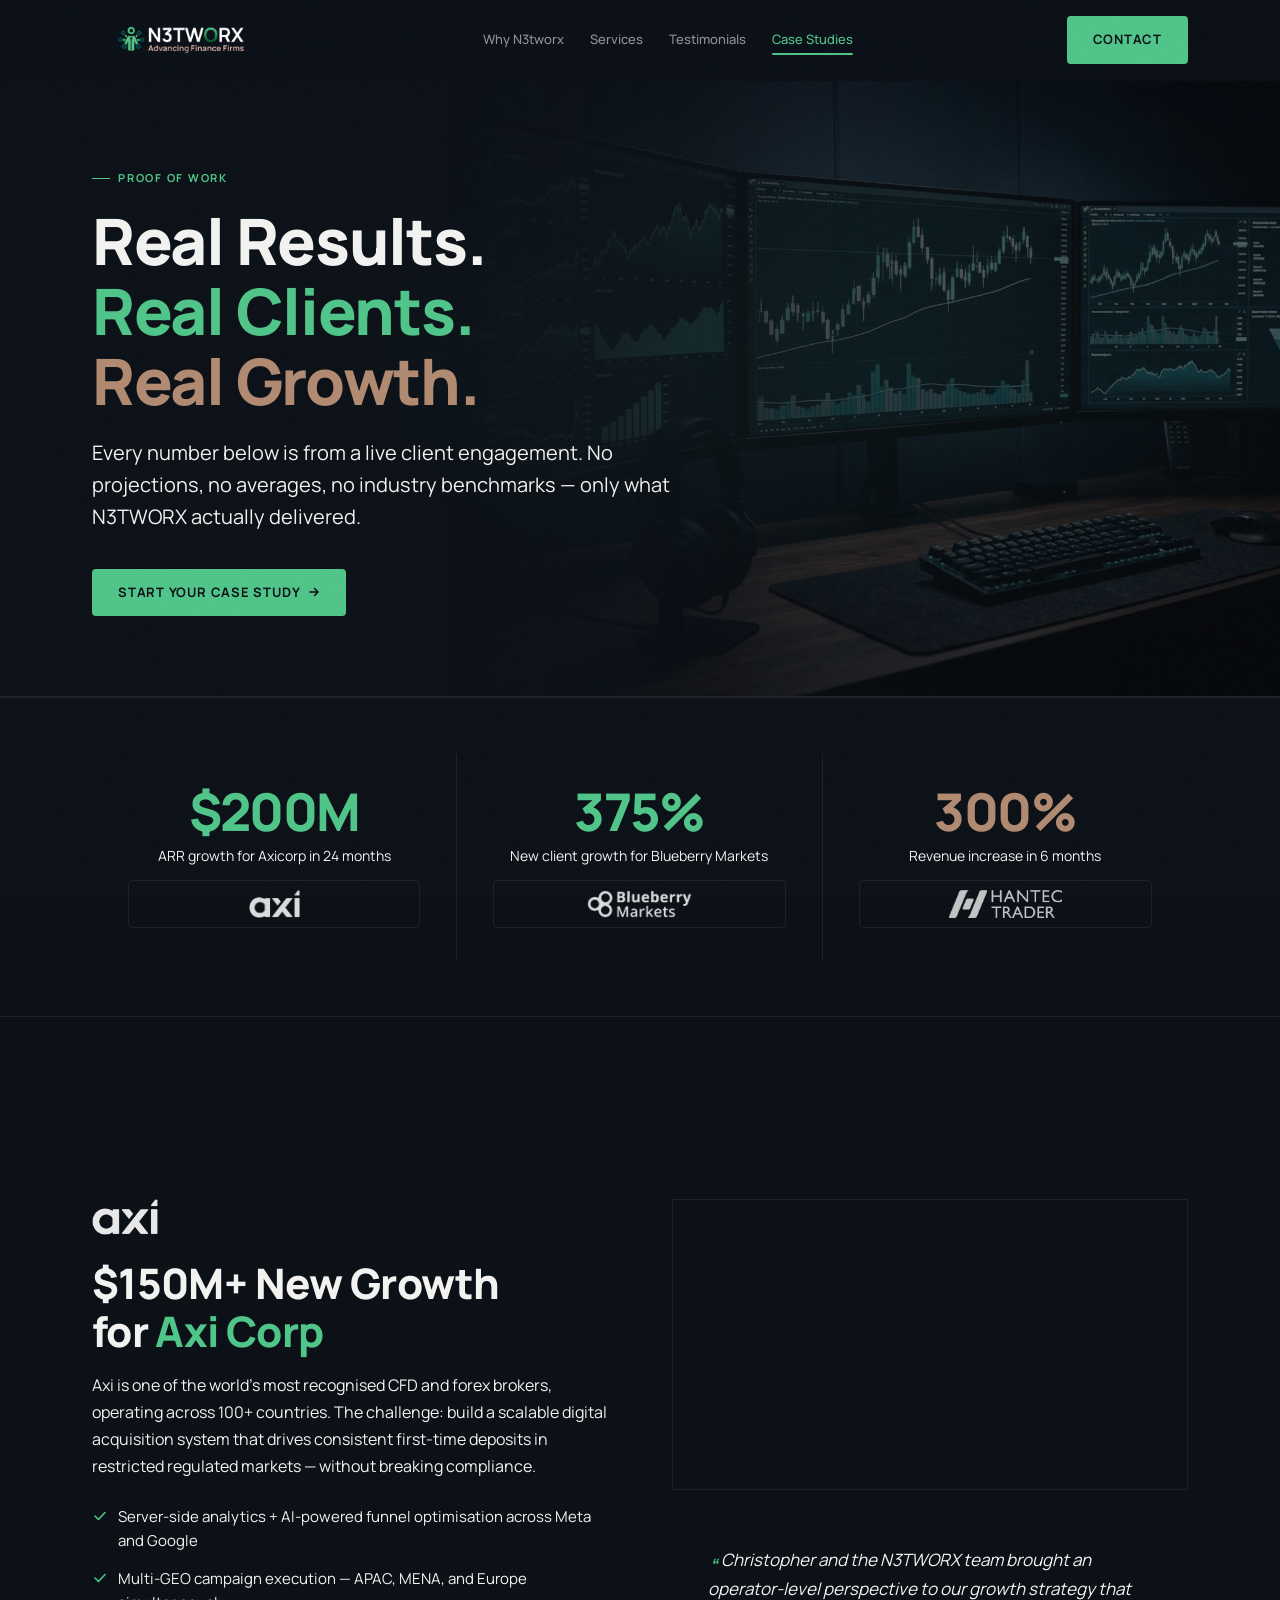
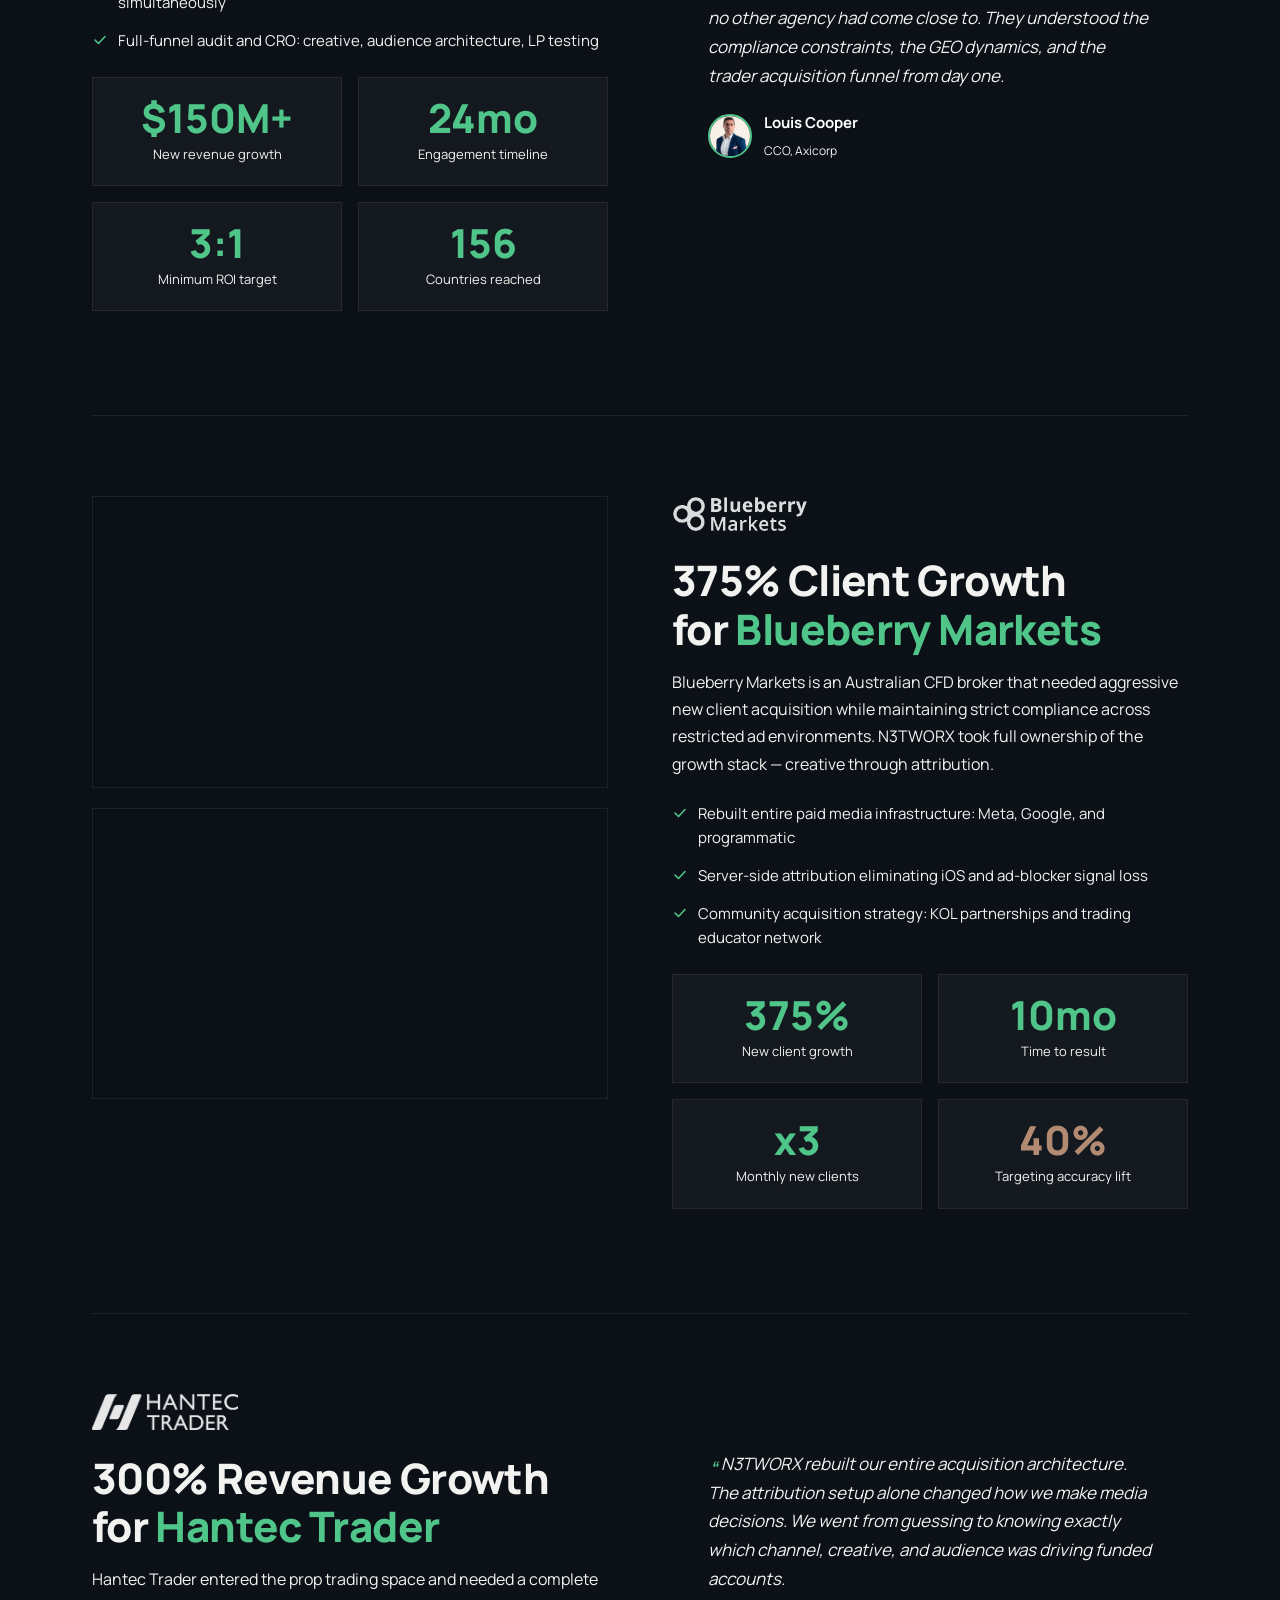
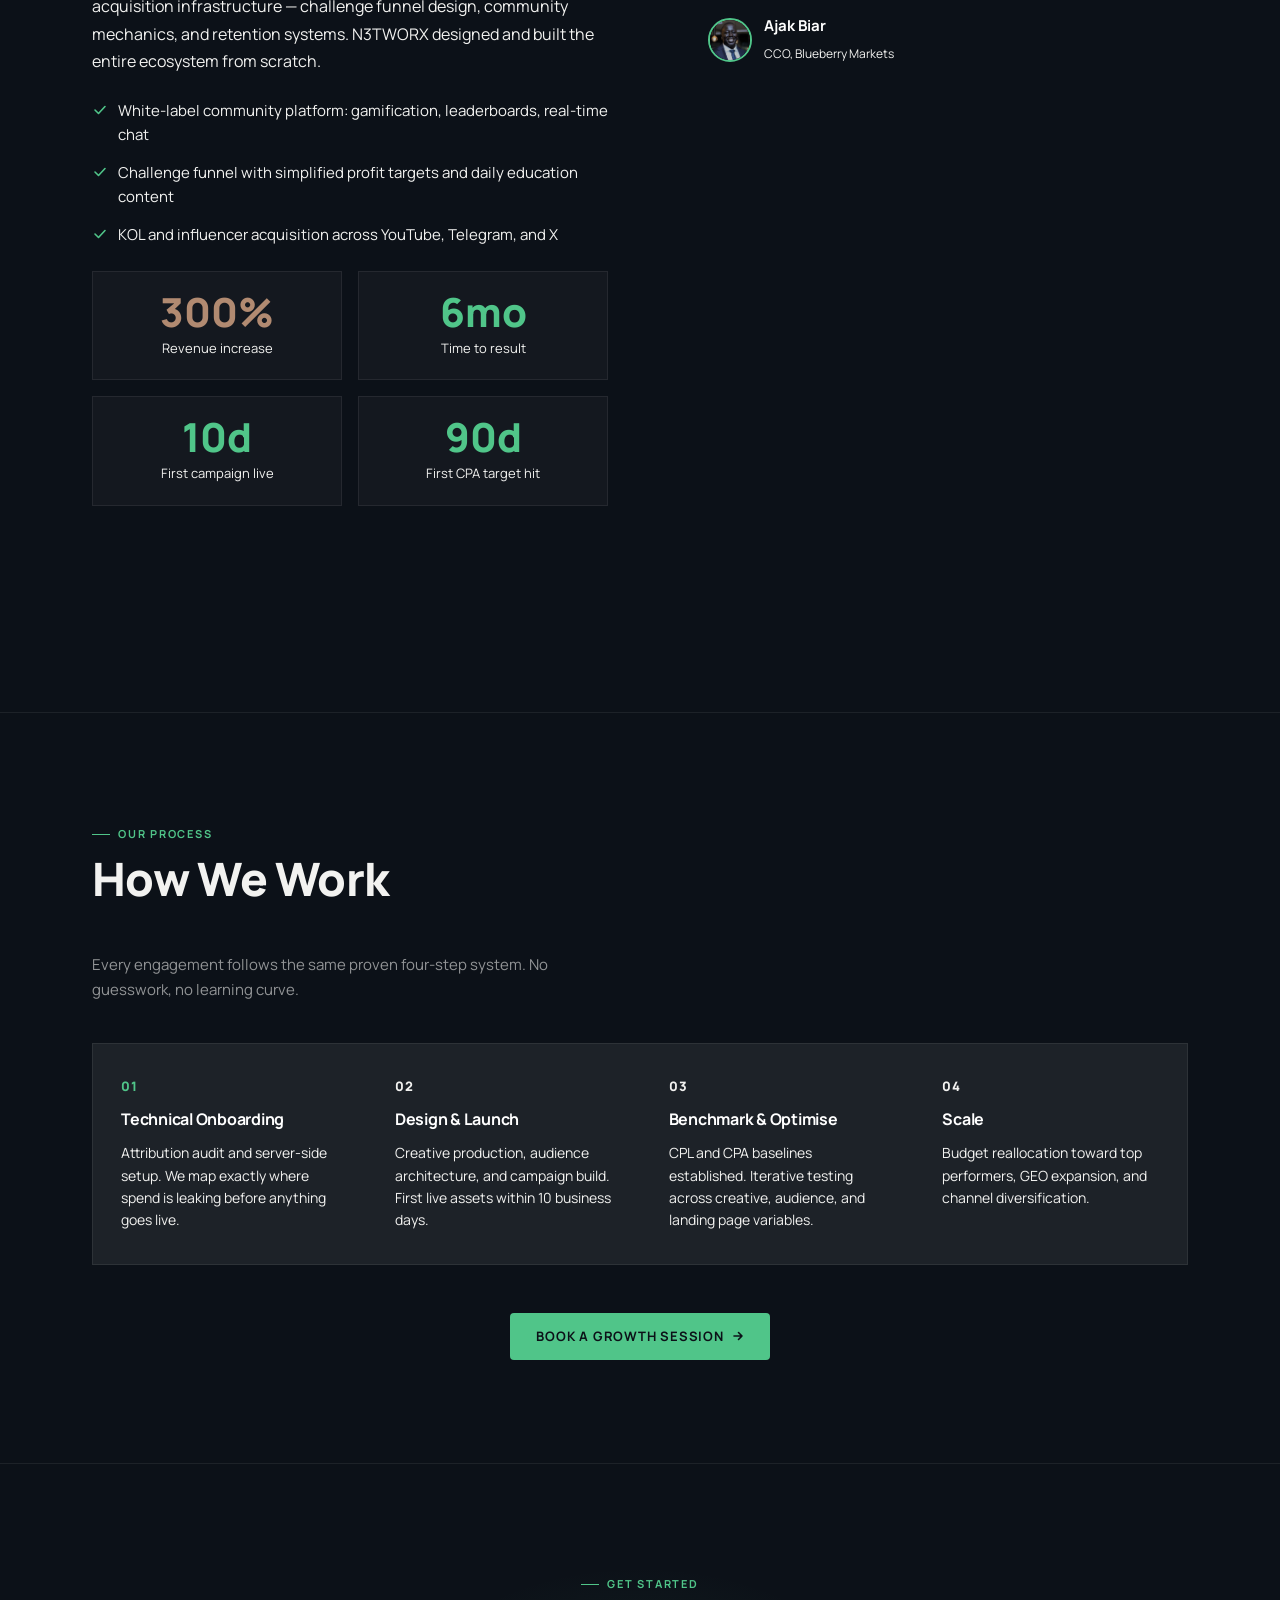
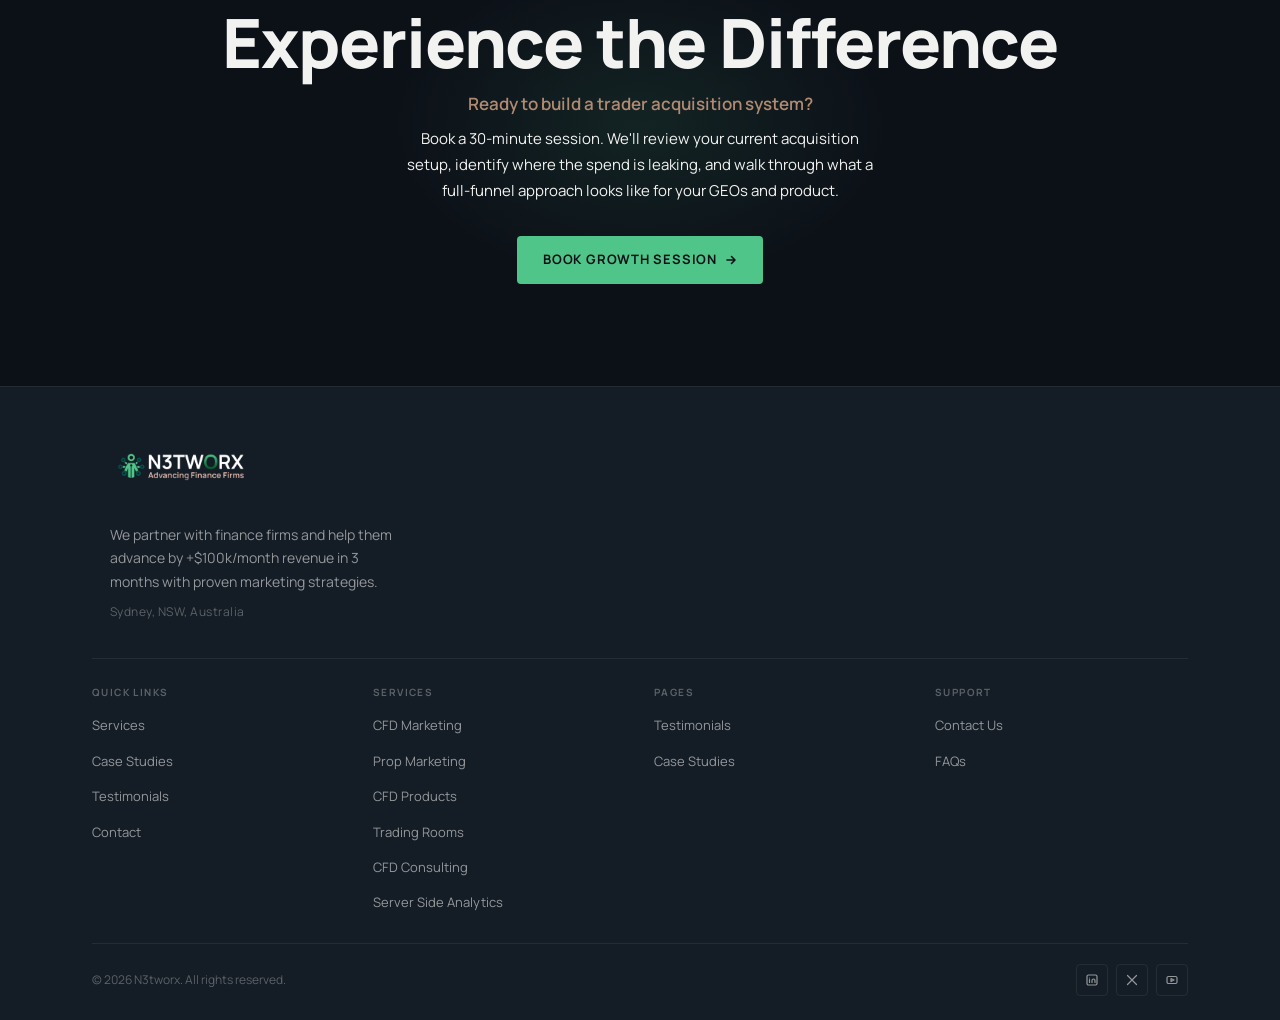
==== commit 05d5467e: "Increase logo size to 72px" ====
--- a/case-studies.html
+++ b/case-studies.html
@@ -615,7 +615,7 @@
 <header id="nav" role="banner">
   <div class="nav-row">
     <a href="index.html" class="logotype" aria-label="N3TWORX home" style="display:inline-flex;align-items:center;flex-shrink:0;">
-      <img src="assets/SecondaryLogo-o6o0X.png" alt="N3TWORX" style="height:52px;width:auto;display:block;" />
+      <img src="assets/SecondaryLogo-o6o0X.png" alt="N3TWORX" style="height:72px;width:auto;display:block;" />
     </a>
     <nav class="nav-links-d" aria-label="Primary navigation">
       <a href="index.html">Why N3tworx</a>
@@ -856,7 +856,7 @@
   <div class="wrap">
     <div class="foot-brand">
       <a href="index.html" class="logotype" aria-label="N3TWORX home" style="padding:0;margin:0;">
-        <img src="assets/SecondaryLogo-o6o0X.png" alt="N3TWORX" style="height:52px;width:auto;display:block;" />
+        <img src="assets/SecondaryLogo-o6o0X.png" alt="N3TWORX" style="height:72px;width:auto;display:block;" />
       </a>
       <p class="foot-tag">We partner with finance firms and help them advance by +$100k/month revenue in 3 months with proven marketing strategies.</p>
       <p class="foot-loc">Sydney, NSW, Australia</p>
--- a/assets/style.css
+++ b/assets/style.css
@@ -92,7 +92,7 @@
 
 img  { display: block; max-width: 100%; }
 .logotype img {
-  height: 52px !important;
+  height: 72px !important;
   width: auto !important;
   max-height: none !important;
 }
@@ -1164,7 +1164,7 @@
   margin: 0;
 }
 .foot-brand .logotype img {
-  height: 52px !important;
+  height: 72px !important;
   width: auto !important;
   max-height: none !important;
 }
